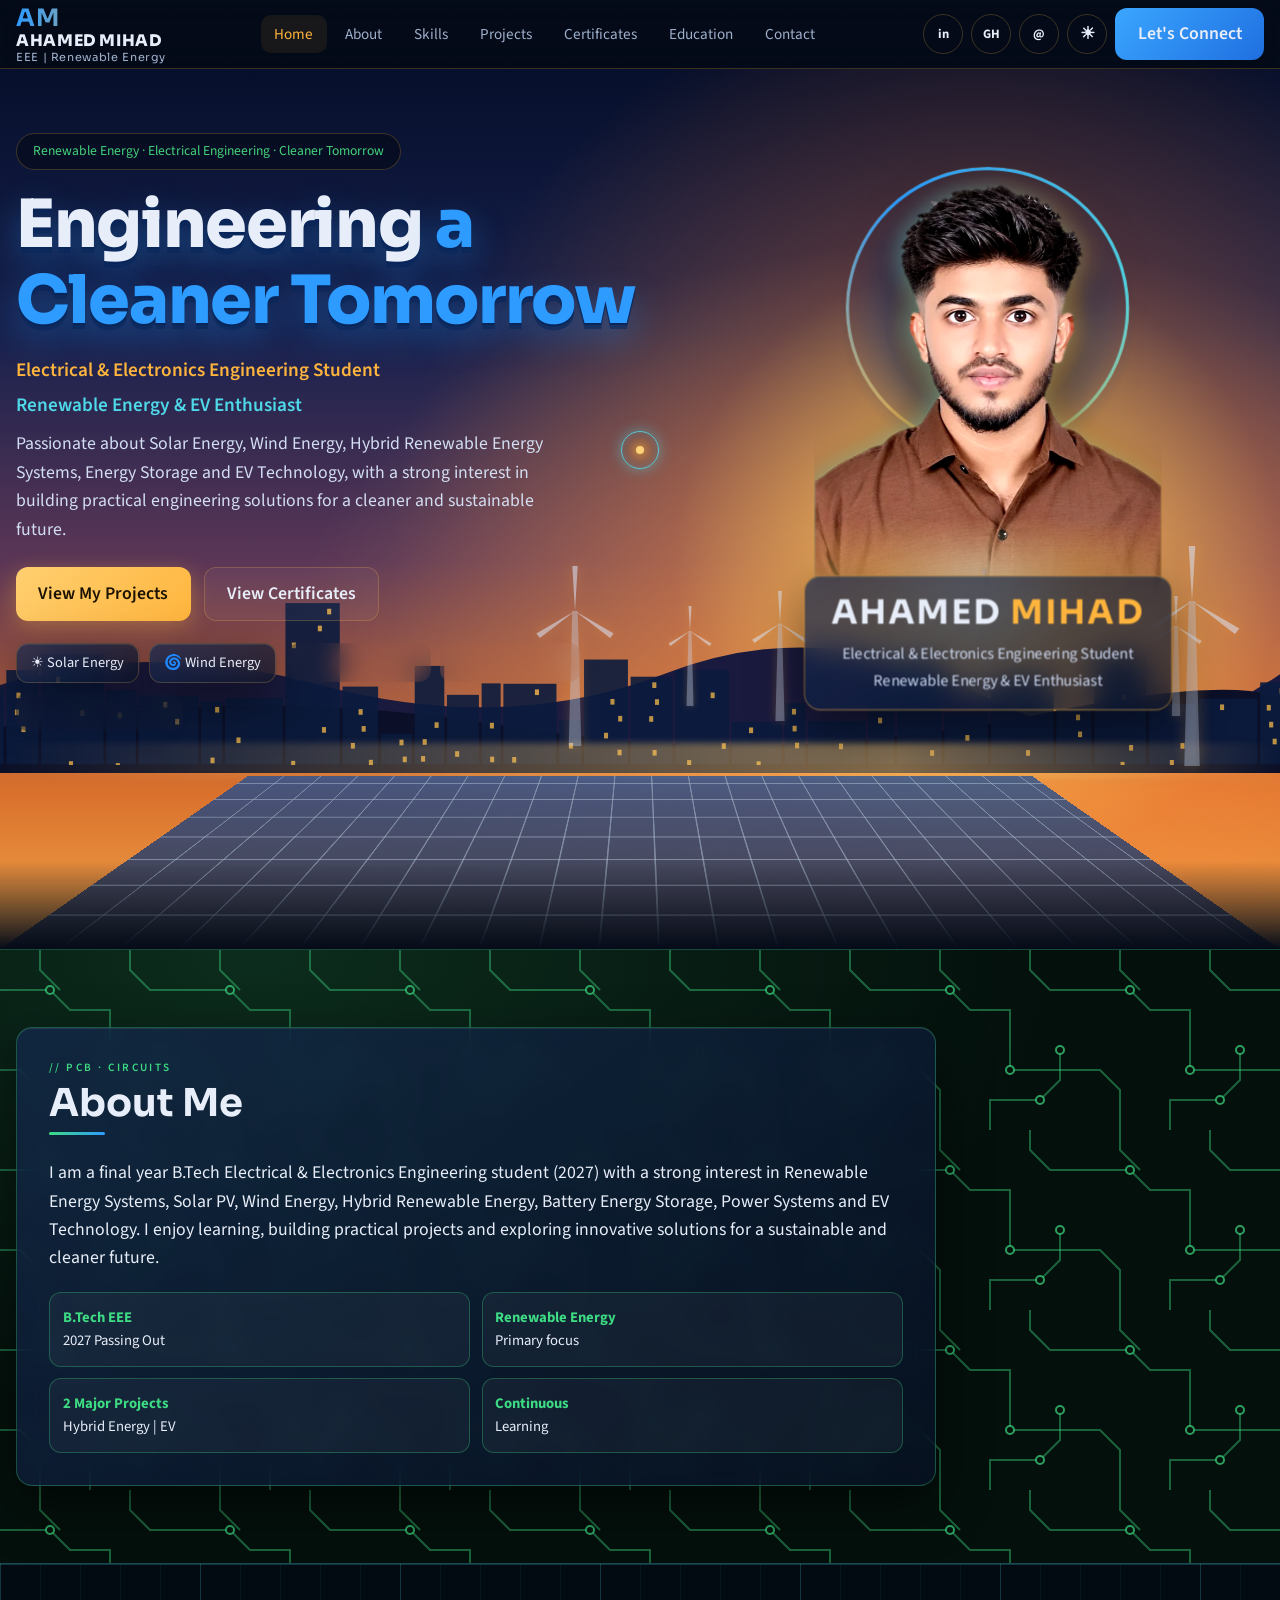
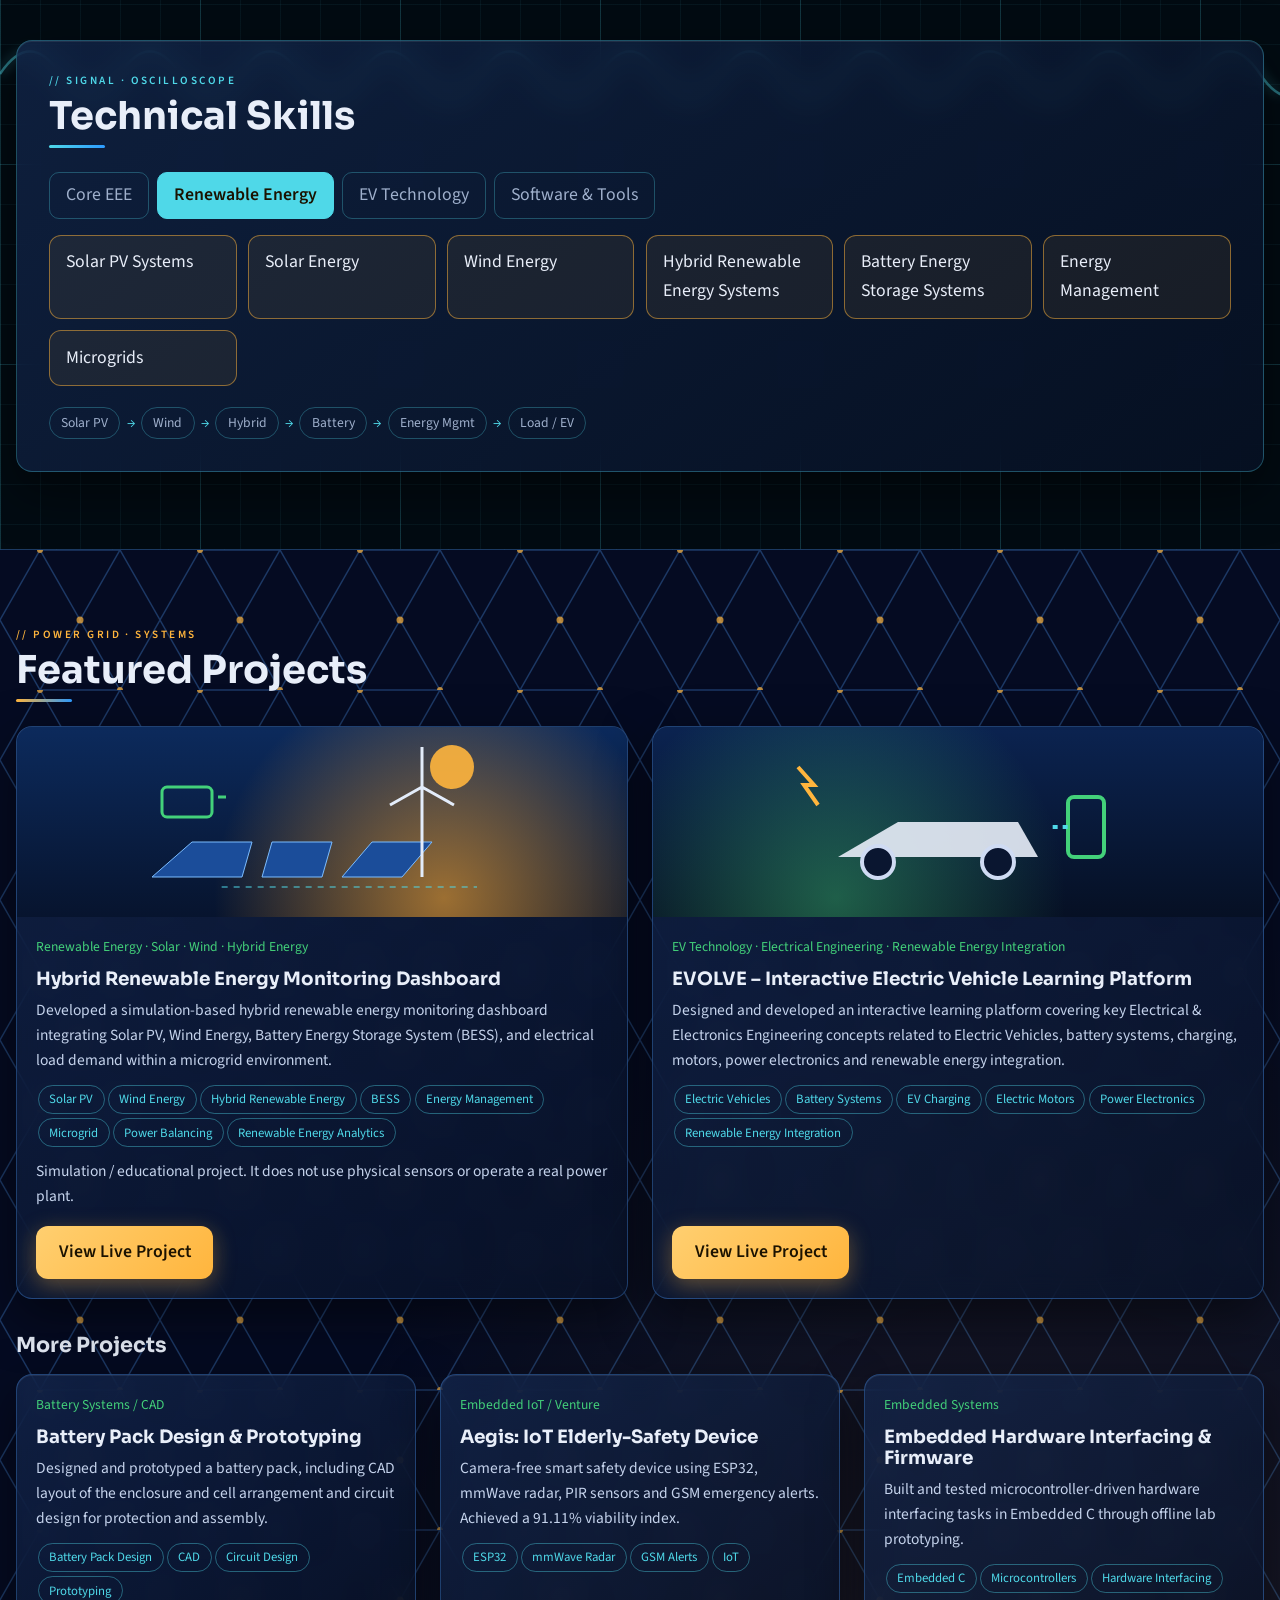
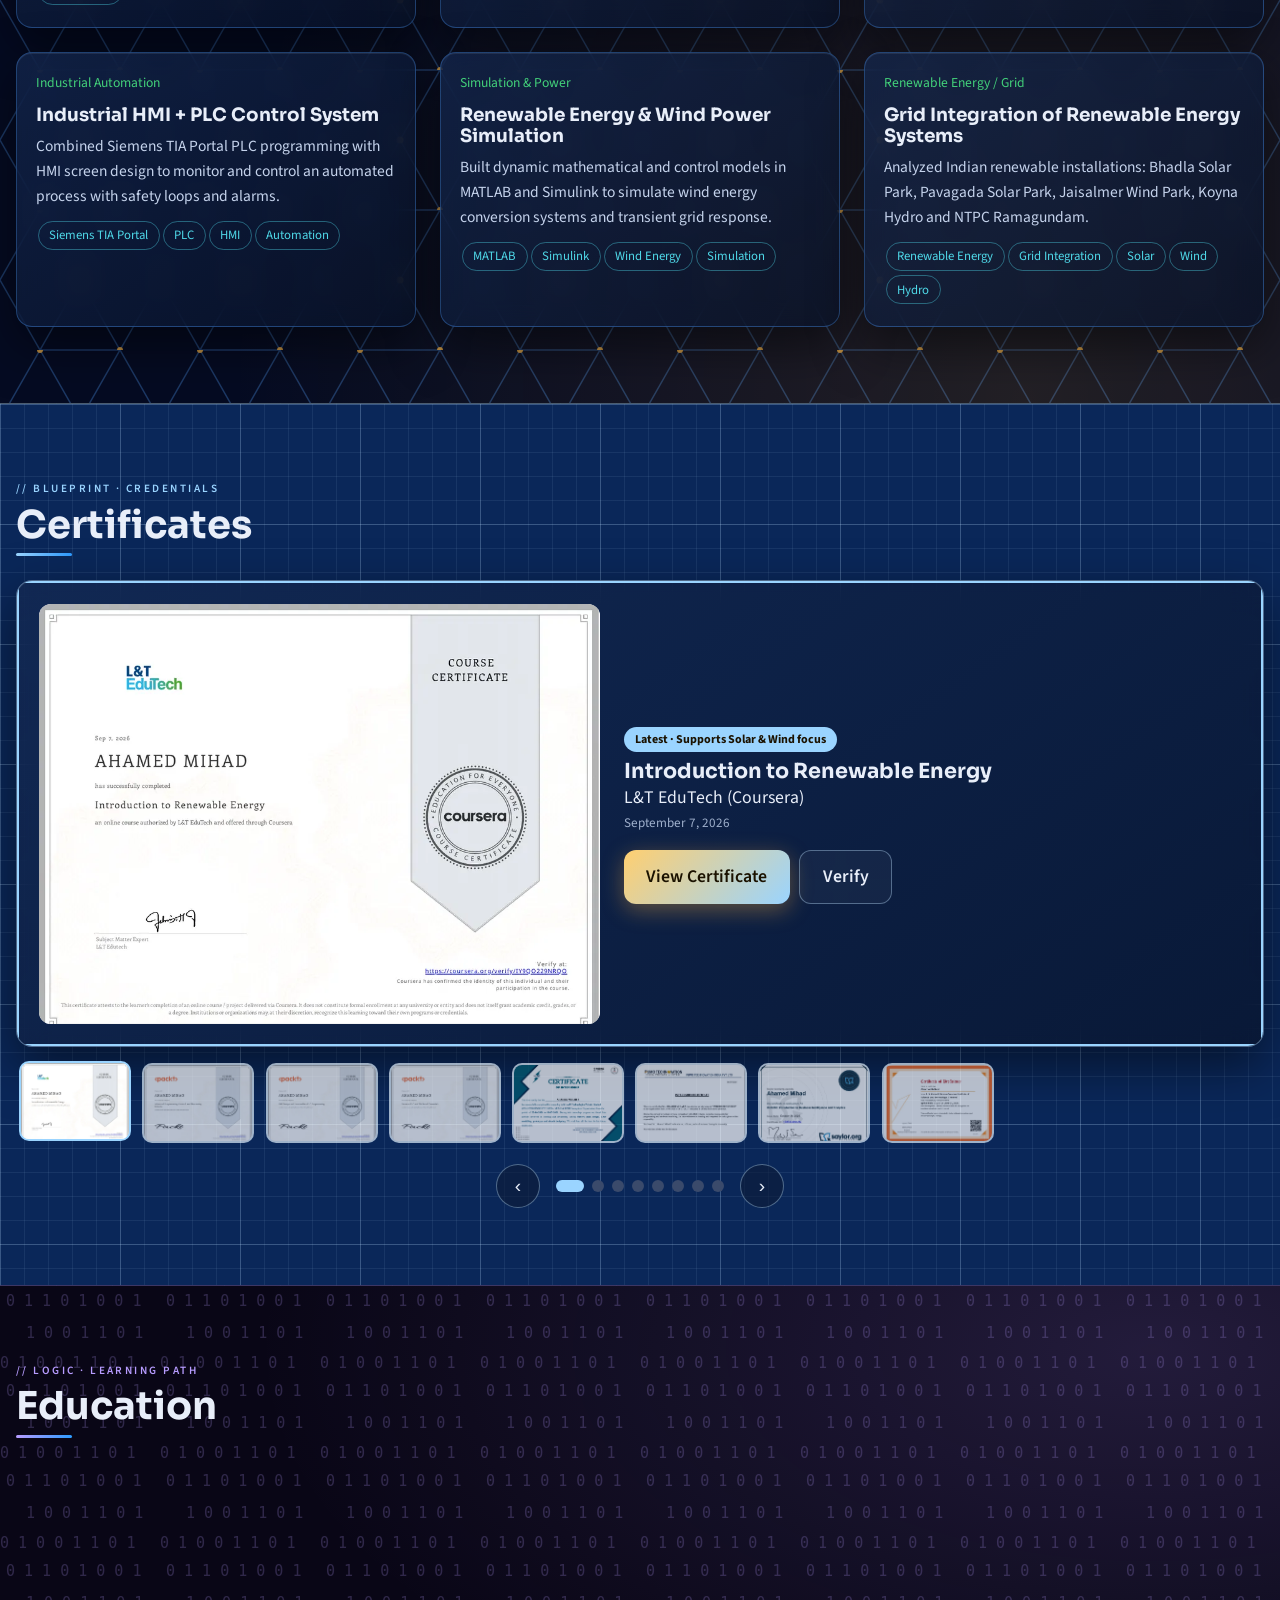
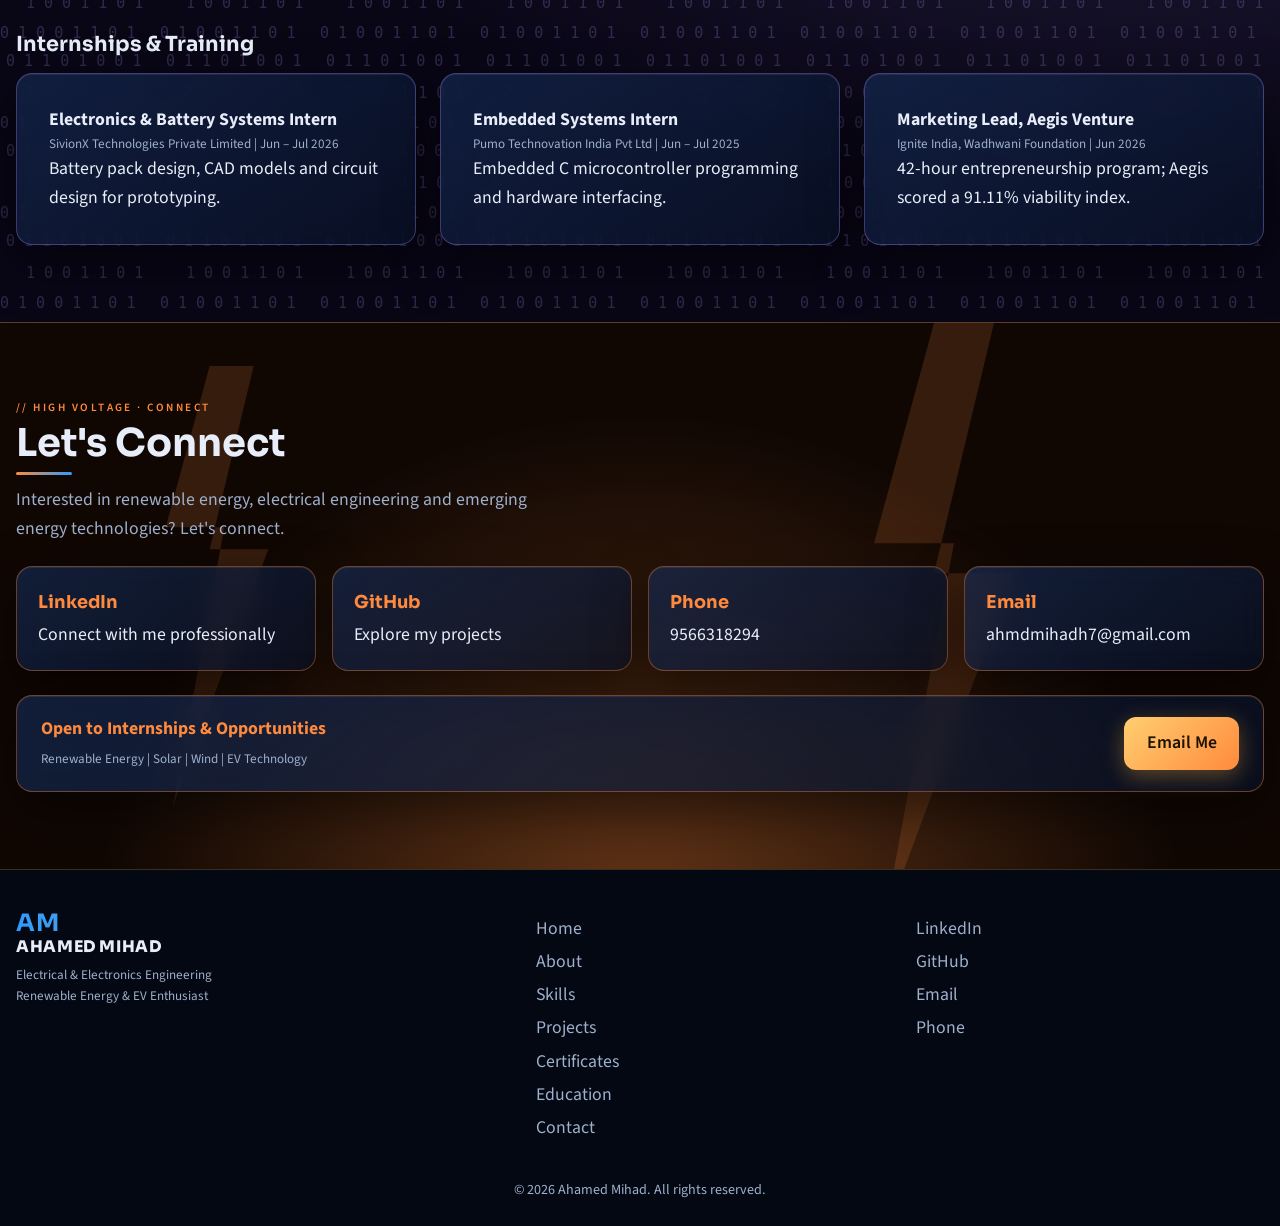
==== index.html @ 38973054 "Updated" ====
<!DOCTYPE html>
<html lang="en" data-theme="night">
<head>
<meta charset="utf-8">
<meta name="viewport" content="width=device-width, initial-scale=1">
<title>Ahamed Mihad | Electrical & Electronics Engineering | Renewable Energy</title>
<meta name="description" content="Portfolio of Ahamed Mihad, a B.Tech Electrical & Electronics Engineering student focused on Solar Energy, Wind Energy, Hybrid Renewable Energy Systems, Energy Storage and EV Technology.">
<link rel="preconnect" href="https://fonts.googleapis.com">
<link rel="preconnect" href="https://fonts.gstatic.com" crossorigin>
<link href="https://fonts.googleapis.com/css2?family=Sora:wght@400;600;800&family=Source+Sans+3:wght@400;600&display=swap" rel="stylesheet">
<style>
:root{--navy:#050b18;--deep:#0a1630;--card:rgba(14,28,56,.62);--line:rgba(255,190,70,.22);--amber:#ffb53d;--blue:#2d9bff;--cyan:#4fd8e8;--green:#43d17a;--text:#e8eef9;--mute:#9fb0cc;--r:16px}
*{box-sizing:border-box;margin:0;padding:0}
html{scroll-behavior:smooth;scroll-padding-top:84px}
body{font-family:'Source Sans 3',system-ui,sans-serif;background:var(--navy);color:var(--text);line-height:1.6;font-size:clamp(1rem,.95rem + .2vw,1.15rem);overflow-x:hidden}
h1,h2,h3,.brand{font-family:'Sora',sans-serif;line-height:1.15}
a{color:inherit;text-decoration:none}
img{max-width:100%;display:block}
:focus-visible{outline:3px solid var(--cyan);outline-offset:3px;border-radius:6px}
.wrap{width:min(1280px,100% - 2rem);margin-inline:auto}
section{padding:clamp(3rem,6vw,5.5rem) 0}
h2{font-size:clamp(1.6rem,3vw,2.4rem);margin-bottom:1.5rem}
.glass{background:var(--card);border:1px solid var(--line);border-radius:var(--r);backdrop-filter:blur(14px);-webkit-backdrop-filter:blur(14px);box-shadow:0 10px 40px rgba(0,0,0,.4)}
.btn{display:inline-flex;align-items:center;gap:.5rem;padding:.75rem 1.4rem;border-radius:12px;font-weight:600;border:1px solid var(--line);background:rgba(255,255,255,.04);transition:transform .2s,box-shadow .2s;cursor:pointer;font:inherit;font-weight:600;color:var(--text)}
.btn:hover{transform:translateY(-2px);box-shadow:0 8px 24px rgba(45,155,255,.25)}
.btn.gold{background:linear-gradient(135deg,#ffcf70,var(--amber));color:#1b1200;border:0}
.btn.blue{background:linear-gradient(135deg,#3aa6ff,#1f6fe0);border:0}
.tag{display:inline-block;font-size:.8rem;padding:.2rem .65rem;border-radius:99px;border:1px solid rgba(79,216,232,.4);color:var(--cyan);margin:.15rem .1rem}
.tag.g{border-color:rgba(67,209,122,.5);color:var(--green)}

/* nav */
header{position:sticky;top:0;z-index:50;background:rgba(5,11,24,.78);backdrop-filter:blur(16px);-webkit-backdrop-filter:blur(16px);border-bottom:1px solid var(--line)}
.nav{display:flex;align-items:center;justify-content:space-between;gap:1rem;min-height:68px}
.brand{display:flex;flex-direction:column;font-weight:800;font-size:1rem;letter-spacing:.04em}
.brand b{font-size:1.5rem;background:linear-gradient(90deg,var(--blue),var(--amber));-webkit-background-clip:text;background-clip:text;color:transparent}
.brand small{font-weight:400;font-size:.7rem;color:var(--mute)}
.links{display:flex;gap:.3rem}
.links a{padding:.45rem .85rem;border-radius:10px;font-size:.95rem;color:var(--mute)}
.links a:hover,.links a.on{color:var(--amber);background:rgba(255,181,61,.08)}
.right{display:flex;align-items:center;gap:.5rem}
.ic{width:40px;height:40px;display:grid;place-items:center;border-radius:50%;border:1px solid var(--line);font-size:.8rem;font-weight:700}
.ic:hover{border-color:var(--amber);color:var(--amber)}
#burger{display:none;width:44px;height:44px;border-radius:10px;border:1px solid var(--line);background:none;color:var(--text);font-size:1.4rem;cursor:pointer}

/* hero */
.hero{position:relative;overflow:hidden;padding-top:clamp(2rem,5vw,4rem);background:radial-gradient(ellipse at 50% 85%,rgba(255,150,40,.45),transparent 55%),linear-gradient(180deg,#07122a 0%,#0d1f45 55%,#2a1a24 100%)}
.panels{position:absolute;left:0;right:0;bottom:0;height:34%;background:repeating-linear-gradient(90deg,transparent 0 58px,rgba(150,205,255,.55) 58px 60px),repeating-linear-gradient(0deg,transparent 0 38px,rgba(150,205,255,.55) 38px 40px),linear-gradient(#1a4f9c,#0a2250);background-blend-mode:normal;transform:perspective(500px) rotateX(48deg);transform-origin:bottom;opacity:.75;pointer-events:none}
.turb{position:absolute;bottom:22%;pointer-events:none;opacity:.55}
.turb svg{display:block}
.blades{transform-origin:50px 50px;animation:spin 9s linear infinite}
@keyframes spin{to{transform:rotate(360deg)}}
.heroGrid{position:relative;display:grid;grid-template-columns:1.2fr 1fr;gap:2rem;align-items:center;padding-bottom:clamp(9rem,17vw,15rem)}
.pill{display:inline-block;font-size:.85rem;padding:.4rem 1rem;border-radius:99px;border:1px solid var(--line);background:rgba(0,0,0,.35);color:var(--green);margin-bottom:1rem}
h1{font-size:clamp(2.2rem,5.2vw,4.4rem);font-weight:800;letter-spacing:-.02em}
h1 span{color:var(--blue)}
.sub{margin:1rem 0 .3rem;font-size:1.2rem;color:var(--amber);font-weight:600}
.lead{max-width:60ch;color:#d3def2;margin:.6rem 0 1.4rem}
.cta{display:flex;flex-wrap:wrap;gap:.8rem;margin-bottom:1.4rem}
.focus{display:flex;flex-wrap:wrap;gap:.6rem}
.focus li{list-style:none;padding:.45rem .9rem;border-radius:12px;font-size:.9rem}
.identity{display:flex;flex-direction:column;align-items:center;text-align:center;perspective:900px}
.photo{width:min(300px,70vw);aspect-ratio:3/4;border-radius:50% 50% 24px 24px / 38% 38% 24px 24px;overflow:hidden;position:relative;border:2px solid rgba(255,190,70,.55);box-shadow:0 0 60px rgba(255,170,50,.35),0 30px 50px rgba(0,0,0,.6);transform-style:preserve-3d;transition:transform .15s ease-out;background:linear-gradient(160deg,#16305e,#0a1630);animation:float 6s ease-in-out infinite}
.photo img{width:100%;height:100%;object-fit:cover;filter:brightness(1.06) contrast(1.05) saturate(1.02)}
.photo .ph{position:absolute;inset:0;display:grid;place-items:center;font:800 4rem 'Sora';color:rgba(255,255,255,.2)}
@keyframes float{50%{translate:0 -8px}}
.nameplate{margin-top:-1.2rem;position:relative;padding:1rem 1.6rem;max-width:420px}
.nameplate h2{margin:0;font-size:clamp(1.4rem,2.6vw,2rem);letter-spacing:.06em}
.nameplate h2 span{color:var(--amber)}
.nameplate p{font-size:.95rem;color:#cfdbf3}

/* about / skills */
.two{display:grid;grid-template-columns:1fr 1.2fr;gap:1.5rem}
.pad{padding:clamp(1.2rem,2.5vw,2rem)}
.stats{display:grid;grid-template-columns:repeat(2,1fr);gap:.7rem;margin-top:1.2rem}
.stats div{padding:.8rem;border-radius:12px;background:rgba(255,255,255,.04);border:1px solid var(--line);font-size:.92rem}
.stats b{display:block;color:var(--amber)}
.tabs{display:flex;flex-wrap:wrap;gap:.5rem;margin-bottom:1rem}
.tabs button{padding:.5rem 1rem;border-radius:10px;border:1px solid var(--line);background:none;color:var(--mute);cursor:pointer;font:inherit}
.tabs button[aria-selected=true]{background:var(--amber);color:#1b1200;font-weight:600;border-color:var(--amber)}
.chips{display:grid;grid-template-columns:repeat(auto-fill,minmax(170px,1fr));gap:.7rem}
.chips li{list-style:none;padding:.8rem 1rem;border-radius:12px;border:1px solid var(--line);background:rgba(255,255,255,.04)}
.chips.big li{border-color:rgba(255,181,61,.5);background:rgba(255,181,61,.07)}
.flow{display:flex;flex-wrap:wrap;gap:.4rem;align-items:center;margin-top:1.3rem;font-size:.85rem;color:var(--mute)}
.flow i{font-style:normal;color:var(--amber)}
.flow span{padding:.25rem .7rem;border-radius:99px;border:1px solid var(--line)}

/* projects */
.cards{display:grid;grid-template-columns:repeat(auto-fit,minmax(min(100%,340px),1fr));gap:1.5rem}
.proj{overflow:hidden;display:flex;flex-direction:column;transition:transform .25s,border-color .25s}
.proj:hover{transform:translateY(-4px);border-color:var(--amber)}
.pv{height:190px;position:relative;overflow:hidden}
.pv.s{background:radial-gradient(circle at 70% 90%,rgba(255,170,50,.6),transparent 50%),linear-gradient(#0c2a5c,#07142e)}
.pv.e{background:radial-gradient(circle at 30% 90%,rgba(67,209,122,.4),transparent 50%),linear-gradient(#0b2350,#061024)}
.pv svg{width:100%;height:100%}
.pb{padding:1.2rem;display:flex;flex-direction:column;gap:.6rem;flex:1}
.pb h3{font-size:1.15rem}
.cat{font-size:.85rem;color:var(--green)}
.pb p{color:#c5d3ec;font-size:.97rem}
.pb .row{margin-top:auto;display:flex;flex-wrap:wrap;gap:.6rem;padding-top:.5rem}
.note{font-size:.82rem;color:var(--mute)}
details summary{cursor:pointer;color:var(--cyan);font-size:.9rem}

/* certs */
.car{position:relative}
.car{overflow:hidden}.track{display:flex;transition:transform .5s ease}.slide{flex:0 0 100%}
.slide{min-width:100%;display:grid;grid-template-columns:1fr 1.1fr;gap:1.5rem;padding:1.4rem;align-items:center}
.slide.new{box-shadow:inset 0 0 0 2px var(--amber)}
.cimg{aspect-ratio:4/3;border-radius:12px;background:#f3f4f7;overflow:hidden;display:grid;place-items:center;color:#445;font-size:.9rem;text-align:center}
.cimg img{width:100%;height:100%;object-fit:contain}
.badge{display:inline-block;background:var(--amber);color:#1b1200;font-weight:700;font-size:.75rem;padding:.2rem .7rem;border-radius:99px;margin-bottom:.5rem}
.ctl{display:flex;justify-content:center;align-items:center;gap:1rem;margin-top:1rem}
.ctl button.n{width:44px;height:44px;border-radius:50%;border:1px solid var(--line);background:var(--card);color:var(--text);font-size:1.2rem;cursor:pointer}
.dots{display:flex;gap:.5rem}
.dots button{width:12px;height:12px;border-radius:50%;border:0;background:#3a4a6b;cursor:pointer;padding:0}
.dots button[aria-current=true]{background:var(--amber);width:28px;border-radius:99px}

/* contact */
.contact{display:grid;grid-template-columns:repeat(auto-fit,minmax(min(100%,240px),1fr));gap:1rem}
.cc{padding:1.3rem;display:block;transition:transform .2s,border-color .2s;overflow-wrap:anywhere}
.cc:hover{transform:translateY(-3px);border-color:var(--amber)}
.cc b{display:block;color:var(--amber);margin-bottom:.3rem;font-family:'Sora'}
.open{margin-top:1.5rem;padding:1.2rem 1.5rem;display:flex;flex-wrap:wrap;gap:1rem;justify-content:space-between;align-items:center}
footer{border-top:1px solid var(--line);padding:2.5rem 0 1.5rem;background:#030813}
.fg{display:grid;grid-template-columns:1.4fr 1fr 1fr;gap:2rem}
.fg ul{list-style:none}.fg li{margin:.3rem 0;color:var(--mute)}.fg a:hover{color:var(--amber)}
.copy{margin-top:2rem;text-align:center;color:var(--mute);font-size:.88rem}

.rv{opacity:0;transform:translateY(18px);transition:opacity .7s,transform .7s}
.rv.in{opacity:1;transform:none}

@media(max-width:1000px){.links,.right .btn{display:none}#burger{display:block}.links.open{display:flex;position:absolute;top:68px;left:0;right:0;flex-direction:column;background:rgba(5,11,24,.97);padding:1rem;border-bottom:1px solid var(--line)}.heroGrid{grid-template-columns:1fr}.two,.slide,.fg{grid-template-columns:1fr}}
@media(min-width:2000px){.wrap{width:min(1700px,100% - 4rem)}body{font-size:1.3rem}}
@media(prefers-reduced-motion:reduce){*{animation:none!important;transition:none!important;scroll-behavior:auto}.rv{opacity:1;transform:none}}

/* ---- 3D scene + professional polish ---- */
.hero{perspective:1200px}
.sky{position:absolute;inset:-5%;background:radial-gradient(circle at 50% 62%,#ffd27a 0,rgba(255,150,40,.55) 14%,transparent 42%);pointer-events:none}
.city{position:absolute;left:-3%;right:-3%;bottom:21%;height:24%;pointer-events:none;opacity:.9}
.city svg{width:100%;height:100%}
.ringwrap{position:relative;padding:10px;transform-style:preserve-3d;transition:transform .15s ease-out}
.ringwrap::before{content:'';position:absolute;inset:-10px;border-radius:50%;background:conic-gradient(from 200deg,var(--amber),var(--blue),var(--cyan),var(--amber));-webkit-mask:radial-gradient(farthest-side,transparent calc(100% - 4px),#000 calc(100% - 3px));mask:radial-gradient(farthest-side,transparent calc(100% - 4px),#000 calc(100% - 3px));filter:drop-shadow(0 0 14px rgba(255,181,61,.8));animation:pulse 4s ease-in-out infinite;transform:translateZ(-30px)}
@keyframes pulse{50%{opacity:.6}}
.ringwrap .photo{border:0;margin:0}
.nameplate{transform:translateZ(40px);border-color:rgba(255,181,61,.45)}
.badges{display:none;list-style:none;position:absolute;right:1rem;top:1.5rem;width:210px;gap:.7rem;flex-direction:column;z-index:2}
.badges li{padding:.7rem 1rem;font-size:.9rem}
.badges b{color:var(--amber);display:block}
@media(min-width:1500px){.badges{display:flex}.heroGrid{padding-right:230px}}
h1{text-shadow:0 2px 0 #08265a,0 6px 0 rgba(8,38,90,.6),0 14px 34px rgba(45,155,255,.4)}
h2{position:relative;padding-bottom:.6rem}
h2::after{content:'';position:absolute;left:0;bottom:0;width:56px;height:3px;border-radius:3px;background:linear-gradient(90deg,var(--amber),var(--blue))}
.nameplate h2::after{display:none}
.glass{background:linear-gradient(145deg,rgba(20,40,80,.7),rgba(8,18,40,.7));box-shadow:0 18px 50px rgba(0,0,0,.5),inset 0 1px 0 rgba(255,255,255,.08)}
.tilt{transform-style:preserve-3d;will-change:transform}
.tilt.hot{transition:none;border-color:var(--amber);box-shadow:0 28px 60px rgba(0,0,0,.6),0 0 30px rgba(255,181,61,.2)}
.btn.gold{box-shadow:0 6px 22px rgba(255,181,61,.35)}

/* ---- portrait cutout (3D) ---- */
.ringwrap{width:min(340px,72vw);padding:0}
.ringwrap::before{inset:auto;left:7%;top:-2%;width:86%;aspect-ratio:1;border-radius:50%}
.ringwrap::after{content:'';position:absolute;left:0;right:0;top:-6%;aspect-ratio:1;border-radius:50%;background:radial-gradient(circle,rgba(255,190,80,.38),transparent 62%);transform:translateZ(-60px);pointer-events:none}
.ringwrap .photo{width:100%;aspect-ratio:600/772;border-radius:0;overflow:visible;background:none;box-shadow:none;transform:translateZ(20px);-webkit-mask-image:linear-gradient(#000 80%,transparent);mask-image:linear-gradient(#000 80%,transparent)}
.ringwrap .photo img{width:100%;height:100%;object-fit:contain;filter:drop-shadow(8px 4px 14px rgba(255,170,50,.3)) drop-shadow(0 22px 24px rgba(0,0,0,.5))}
.nameplate{margin-top:-2.2rem}
#theme{background:none;color:var(--text);cursor:pointer;font-size:1.05rem}

/* ---- Day theme (default) ---- */
[data-theme=day]{--navy:#f3f7fc;--card:rgba(255,255,255,.75);--line:rgba(20,80,160,.2);--amber:#d98200;--blue:#1565d8;--cyan:#0a7f98;--green:#14803f;--text:#0b1a36;--mute:#4a5d80}
[data-theme=day] body{background:linear-gradient(#f3f7fc,#e8f0fa)}
[data-theme=day] header{background:rgba(255,255,255,.82)}
[data-theme=day] .links.open{background:rgba(255,255,255,.98)}
[data-theme=day] .hero{background:radial-gradient(ellipse at 50% 88%,rgba(255,176,70,.65),transparent 55%),linear-gradient(180deg,#a9d6ff 0%,#d9ecff 45%,#ffe8c4 100%)}
[data-theme=day] .sky{background:radial-gradient(circle at 50% 66%,#fff4cf 0,rgba(255,200,100,.6) 14%,transparent 42%)}
[data-theme=day] .city{filter:brightness(2.4) saturate(.5);opacity:.6}
[data-theme=day] .turb svg{filter:drop-shadow(0 2px 3px rgba(20,60,120,.45))}
[data-theme=day] .turb{opacity:.85}
[data-theme=day] h1{text-shadow:none;color:#071a3d}
[data-theme=day] .lead,[data-theme=day] .nameplate p,[data-theme=day] .pb p{color:#223455}
[data-theme=day] .pill{background:rgba(255,255,255,.7);color:#14803f}
[data-theme=day] .sub{color:#b86a00}
[data-theme=day] .glass{background:linear-gradient(145deg,rgba(255,255,255,.88),rgba(235,243,255,.78));box-shadow:0 12px 34px rgba(20,60,120,.16),inset 0 1px 0 #fff}
[data-theme=day] .btn,[data-theme=day] .stats div,[data-theme=day] .chips li{background:rgba(255,255,255,.7)}
[data-theme=day] .chips.big li{background:rgba(255,181,61,.16)}
[data-theme=day] .btn.blue{color:#fff}
[data-theme=day] .tag{border-color:rgba(10,127,152,.45)}
[data-theme=day] .tag.g{border-color:rgba(20,128,63,.5)}
[data-theme=day] .tabs button{background:rgba(255,255,255,.6)}
[data-theme=day] .dots button{background:#b9c8e0}
[data-theme=day] footer{background:#e4ecf8}
[data-theme=day] .ringwrap .photo img{filter:drop-shadow(8px 4px 14px rgba(255,170,50,.3)) drop-shadow(0 20px 22px rgba(20,50,100,.35))}
[data-theme=day] .tilt.hot{box-shadow:0 24px 50px rgba(20,60,120,.28),0 0 26px rgba(217,130,0,.25)}

/* photo adapts to theme */
:root{--disc:radial-gradient(circle,rgba(255,190,80,.4),rgba(20,60,130,.35) 45%,transparent 66%);--pfx:drop-shadow(-6px 0 10px rgba(79,216,232,.3)) drop-shadow(8px 4px 14px rgba(255,170,50,.4)) drop-shadow(0 22px 24px rgba(0,0,0,.6)) brightness(1.03) contrast(1.05)}
[data-theme=day]{--disc:radial-gradient(circle,rgba(255,255,255,.95),rgba(255,226,170,.55) 48%,transparent 68%);--pfx:drop-shadow(-4px 0 8px rgba(21,101,216,.2)) drop-shadow(6px 4px 12px rgba(217,130,0,.25)) drop-shadow(0 18px 20px rgba(20,50,100,.35)) brightness(1.02)}
.ringwrap::after{background:var(--disc)}
.ringwrap .photo img,[data-theme=day] .ringwrap .photo img{filter:var(--pfx)}
[data-theme=day] .ringwrap::before{filter:drop-shadow(0 0 10px rgba(217,130,0,.5))}

.thumbs{display:flex;gap:.7rem;overflow-x:auto;padding:1rem .2rem .3rem;scrollbar-width:thin}
.th{flex:0 0 auto;width:112px;height:80px;border-radius:10px;border:2px solid var(--line);background:#f3f4f7;padding:0;overflow:hidden;cursor:pointer;opacity:.7;transition:opacity .2s,border-color .2s,transform .2s;display:grid;place-items:center;color:#445;font-size:.75rem}
.th:hover,.th[aria-current=true]{opacity:1;border-color:var(--amber);transform:translateY(-2px)}
.th img{width:100%;height:100%;object-fit:cover;object-position:top}
#lb{position:fixed;inset:0;z-index:100;background:rgba(3,8,19,.88);display:grid;place-items:center;padding:1rem}
#lb[hidden]{display:none}
#lb img{max-width:min(1100px,96vw);max-height:88vh;border-radius:10px;background:#fff;box-shadow:0 20px 80px #000}
#lb button{position:absolute;top:1rem;right:1rem;width:46px;height:46px;border-radius:50%;border:1px solid var(--line);background:var(--card);color:var(--text);font-size:1.2rem;cursor:pointer}
.cimg img{cursor:zoom-in}

/* ---- Cinematic sunset theme (night) ---- */
body{background-color:#050b18;background-image:linear-gradient(rgba(79,216,232,.035) 1px,transparent 1px),linear-gradient(90deg,rgba(79,216,232,.035) 1px,transparent 1px);background-size:56px 56px}
.hero{background:radial-gradient(ellipse at 74% 62%,rgba(255,196,110,.5),transparent 48%),linear-gradient(180deg,#060f2b 0%,#17214d 30%,#5b3656 56%,#d9702c 82%,#f4a94c 100%)}
.sky{background:radial-gradient(circle at 74% 56%,#fff0c0 0,rgba(255,190,80,.75) 9%,rgba(255,120,40,.28) 26%,transparent 50%)}
.hills{position:absolute;left:-2%;right:-2%;bottom:20%;height:20%;pointer-events:none}.hills svg{width:100%;height:100%}
.river{position:absolute;left:0;right:0;bottom:19.5%;height:4%;background:linear-gradient(90deg,transparent,rgba(255,200,110,.5) 70%,transparent);filter:blur(3px);pointer-events:none}
.turb svg{filter:drop-shadow(0 0 7px rgba(255,170,60,.65))}
.parts i{position:absolute;width:4px;height:4px;border-radius:50%;background:#ffd27a;box-shadow:0 0 10px 3px rgba(255,180,60,.7);animation:rise linear infinite;opacity:0}
@keyframes rise{0%{transform:translateY(0);opacity:0}15%{opacity:.9}100%{transform:translateY(-220px);opacity:0}}
.hero::after{content:'';position:absolute;inset:0;background:linear-gradient(180deg,transparent 90%,#050b18);pointer-events:none}
[data-theme=day] .hills{opacity:.45;filter:brightness(2.4) saturate(.5)}
[data-theme=day] .river,[data-theme=day] .parts,[data-theme=day] .hero::after{display:none}
[data-theme=day] body{background-image:none}
@media(max-width:1000px){.turb{opacity:.25}.city{opacity:.5}}

/* ---- one theme per section (night) ---- */
section{position:relative;isolation:isolate}
section::before{content:'';position:absolute;inset:0;z-index:-1;pointer-events:none}
[data-theme=night] section:not(#home){border-top:1px solid var(--line)}
[data-theme=night] #about{--amber:#3ddc84;--line:rgba(61,220,132,.3)}
[data-theme=night] #skills{--amber:#4fd8e8;--line:rgba(79,216,232,.3)}
[data-theme=night] #projects{--amber:#ffb53d;--line:rgba(80,160,255,.32)}
[data-theme=night] #certificates{--amber:#9ad4ff;--line:rgba(190,225,255,.38)}
[data-theme=night] #education{--amber:#b79cff;--line:rgba(167,139,250,.34)}
[data-theme=night] #contact{--amber:#ff8a3d;--line:rgba(255,138,61,.38)}
[data-theme=night] #about::before{background:radial-gradient(ellipse at 20% 0,rgba(61,220,132,.14),transparent 55%),url("data:image/svg+xml;utf8,<svg xmlns='http://www.w3.org/2000/svg' width='180' height='180'><g fill='none' stroke='%233ddc84' stroke-opacity='.4' stroke-width='2'><path d='M0 40H50L70 60H110V120H180M0 120H20L40 140V180M180 40H150L130 20V0M40 0V20L60 40'/><path d='M90 180V150H140L160 130V100'/></g><g fill='%23041009' stroke='%233ddc84' stroke-opacity='.7' stroke-width='2'><circle cx='50' cy='40' r='4'/><circle cx='110' cy='120' r='4'/><circle cx='140' cy='150' r='4'/><circle cx='160' cy='100' r='4'/></g></svg>"),#04100c;animation:drift 60s linear infinite}
[data-theme=night] #skills::before{background:linear-gradient(rgba(79,216,232,.16) 1px,transparent 1px) 0 0/200px 200px,linear-gradient(90deg,rgba(79,216,232,.16) 1px,transparent 1px) 0 0/200px 200px,linear-gradient(rgba(79,216,232,.06) 1px,transparent 1px) 0 0/40px 40px,linear-gradient(90deg,rgba(79,216,232,.06) 1px,transparent 1px) 0 0/40px 40px,#020b12}
[data-theme=night] #skills::after{content:'';position:absolute;left:0;right:0;top:12%;height:80px;z-index:-1;opacity:.5;pointer-events:none;background:url("data:image/svg+xml;utf8,<svg xmlns='http://www.w3.org/2000/svg' width='240' height='80'><path d='M0 40Q30 -5 60 40T120 40T180 40T240 40' fill='none' stroke='%234fd8e8' stroke-width='2.5'/></svg>") repeat-x;filter:drop-shadow(0 0 6px #4fd8e8);animation:wv 7s linear infinite}
[data-theme=night] #projects::before{background:radial-gradient(ellipse at 80% 100%,rgba(255,181,61,.12),transparent 55%),url("data:image/svg+xml;utf8,<svg xmlns='http://www.w3.org/2000/svg' width='160' height='140'><g stroke='%2350a0ff' stroke-opacity='.3' stroke-width='1.5' fill='none'><path d='M0 70L40 0M40 0H120L160 70M0 70L40 140M40 140H120L160 70M40 0L80 70L40 140M120 0L80 70L120 140'/></g><g fill='%23ffb53d' fill-opacity='.7'><circle cx='80' cy='70' r='3.5'/><circle cx='40' cy='0' r='3'/><circle cx='120' cy='140' r='3'/></g></svg>"),#050b22;animation:drift 80s linear infinite}
[data-theme=night] #certificates::before{background:linear-gradient(rgba(190,225,255,.2) 1px,transparent 1px) 0 0/120px 120px,linear-gradient(90deg,rgba(190,225,255,.2) 1px,transparent 1px) 0 0/120px 120px,linear-gradient(rgba(190,225,255,.08) 1px,transparent 1px) 0 0/24px 24px,linear-gradient(90deg,rgba(190,225,255,.08) 1px,transparent 1px) 0 0/24px 24px,#0a2759}
[data-theme=night] #education::before{background:url("data:image/svg+xml;utf8,<svg xmlns='http://www.w3.org/2000/svg' width='160' height='90'><g fill='%23b79cff' fill-opacity='.22' font-family='monospace' font-size='15'><text x='6' y='20'>0 1 1 0 1 0 0 1</text><text x='26' y='52'>1 0 0 1 1 0 1</text><text x='0' y='82'>0 1 0 0 1 1 0 1</text></g></svg>"),radial-gradient(ellipse at 90% 10%,rgba(167,139,250,.16),transparent 55%),#090616;animation:drift 90s linear infinite}
[data-theme=night] #contact::before{background:url("data:image/svg+xml;utf8,<svg xmlns='http://www.w3.org/2000/svg' width='300' height='600'><path d='M170 0L110 220H190L120 600L250 250H170L230 0Z' fill='%23ff8a3d' fill-opacity='.16'/></svg>") 78% 0/300px 600px no-repeat,url("data:image/svg+xml;utf8,<svg xmlns='http://www.w3.org/2000/svg' width='300' height='600'><path d='M170 0L110 220H190L120 600L250 250H170L230 0Z' fill='%23ff8a3d' fill-opacity='.16'/></svg>") 8% 40%/220px 440px no-repeat,radial-gradient(ellipse at 50% 110%,rgba(255,138,61,.35),transparent 60%),#100703}
[data-theme=night] #about .glass{max-width:920px}
@keyframes drift{to{background-position:360px 180px,0 0}}
@keyframes wv{to{background-position-x:240px}}
[data-theme=night] section h2::before{display:block;font:600 .7rem 'Source Sans 3',sans-serif;letter-spacing:.22em;color:var(--amber);margin-bottom:.4rem}
[data-theme=night] #about h2::before{content:'// PCB · CIRCUITS'}
[data-theme=night] #skills h2::before{content:'// SIGNAL · OSCILLOSCOPE'}
[data-theme=night] #projects h2::before{content:'// POWER GRID · SYSTEMS'}
[data-theme=night] #certificates h2::before{content:'// BLUEPRINT · CREDENTIALS'}
[data-theme=night] #education h2::before{content:'// LOGIC · LEARNING PATH'}
[data-theme=night] #contact h2::before{content:'// HIGH VOLTAGE · CONNECT'}
[data-theme=day] section::before,[data-theme=day] section::after{display:none}
/* ---- electric cursor ---- */
html.cur,html.cur *{cursor:none!important}
#cd,#cr,#ct{position:fixed;left:0;top:0;pointer-events:none;z-index:300}
#ct{width:100vw;height:100vh;z-index:299}
#cd{width:8px;height:8px;margin:-4px 0 0 -4px;border-radius:50%;background:#ffd27a;box-shadow:0 0 12px 3px rgba(255,181,61,.8)}
#cr{width:38px;height:38px;margin:-19px 0 0 -19px;border-radius:50%;border:1.5px solid rgba(79,216,232,.9);box-shadow:0 0 14px rgba(79,216,232,.5),inset 0 0 10px rgba(79,216,232,.25);transition:border-color .2s,background .2s}
#cr.big{background:rgba(255,181,61,.12);border-color:#ffb53d}
#cr.dn{border-color:#fff}
[data-theme=day] #cd{background:#d98200;box-shadow:0 0 10px rgba(217,130,0,.6)}
[data-theme=day] #cr{border-color:#1565d8;box-shadow:none}
</style>
</head>
<body>
<header>
 <div class="wrap nav">
  <a href="#home" class="brand" aria-label="Ahamed Mihad home"><b>AM</b><span>AHAMED MIHAD</span><small>EEE | Renewable Energy</small></a>
  <nav><div class="links" id="links" aria-label="Main">
   <a href="#home" class="on">Home</a><a href="#about">About</a><a href="#skills">Skills</a><a href="#projects">Projects</a><a href="#certificates">Certificates</a><a href="#education">Education</a><a href="#contact">Contact</a>
  </div></nav>
  <div class="right">
   <a class="ic" target="_blank" rel="noopener" href="https://www.linkedin.com/in/ahamedmihad" aria-label="LinkedIn">in</a>
   <a class="ic" target="_blank" rel="noopener" href="https://github.com/ahmdmihadh7" aria-label="GitHub">GH</a>
   <a class="ic" href="mailto:ahmdmihadh7@gmail.com" aria-label="Email">@</a>
   <button class="ic" id="theme" aria-label="Switch to night theme" title="Switch theme">☾</button>
   <a class="btn blue" href="#contact">Let's Connect</a>
   <button id="burger" aria-label="Open menu" aria-expanded="false" aria-controls="links">☰</button>
  </div>
 </div>
</header>

<main>
<section class="hero" id="home" style="padding-bottom:0">
 <div class="sky" aria-hidden="true"></div><div class="hills" aria-hidden="true"><svg viewBox="0 0 1000 120" preserveAspectRatio="none"><path d="M0 120V66Q120 26 260 60T520 52T760 68T1000 40V120Z" fill="#1a1a3e"/><path d="M0 120V92Q200 58 400 88T800 80T1000 90V120Z" fill="#0b1028"/></svg></div><div class="city" id="city" aria-hidden="true"></div><div class="river" aria-hidden="true"></div><div class="parts" id="parts" aria-hidden="true"></div><div class="panels" aria-hidden="true"></div>
 <div class="turb" style="left:41%;scale:.9" aria-hidden="true"><svg width="100" height="200" viewBox="0 0 100 200"><path d="M47 50h6l4 150H43z" fill="#c9d6ec" opacity=".7"/><g class="blades"><path d="M50 50 47 0h6zM50 50l43 25-4 5zM50 50 7 75l4 5z" fill="#dfe8f7"/></g></svg></div>
 <div class="turb" style="left:73%;scale:.6;bottom:25%" aria-hidden="true"><svg width="100" height="200" viewBox="0 0 100 200"><path d="M47 50h6l4 150H43z" fill="#c9d6ec" opacity=".7"/><g class="blades" style="animation-duration:12s"><path d="M50 50 47 0h6zM50 50l43 25-4 5zM50 50 7 75l4 5z" fill="#dfe8f7"/></g></svg></div>
 <div class="turb" style="right:3%;scale:1.1" aria-hidden="true"><svg width="100" height="200" viewBox="0 0 100 200"><path d="M47 50h6l4 150H43z" fill="#c9d6ec" opacity=".7"/><g class="blades" style="animation-duration:7s"><path d="M50 50 47 0h6zM50 50l43 25-4 5zM50 50 7 75l4 5z" fill="#dfe8f7"/></g></svg></div>
 <ul class="badges" aria-label="Focus"><li class="glass"><b>Clean Energy</b>Greener Planet</li><li class="glass"><b>Sustainable</b>Solutions</li><li class="glass"><b>Innovative</b>Engineering</li></ul>
 <div class="wrap heroGrid">
  <div>
   <span class="pill">Renewable Energy · Electrical Engineering · Cleaner Tomorrow</span>
   <h1>Engineering <span>a Cleaner Tomorrow</span></h1>
   <p class="sub">Electrical &amp; Electronics Engineering Student</p>
   <p class="sub" style="margin-top:0;color:var(--cyan)">Renewable Energy &amp; EV Enthusiast</p>
   <p class="lead">Passionate about Solar Energy, Wind Energy, Hybrid Renewable Energy Systems, Energy Storage and EV Technology, with a strong interest in building practical engineering solutions for a cleaner and sustainable future.</p>
   <div class="cta"><a class="btn gold" href="#projects">View My Projects</a><a class="btn" href="#certificates">View Certificates</a></div>
   <ul class="focus"><li class="glass">☀ Solar Energy</li><li class="glass">🌀 Wind Energy</li><li class="glass">🔋 Energy Storage</li><li class="glass">🚗 EV Technology</li><li class="glass">🌱 Sustainable Future</li></ul>
  </div>
  <div class="identity">
   <div class="ringwrap" id="photo"><div class="photo"><img src="[data-uri]" width="600" height="772" alt="Portrait of Ahamed Mihad"></div></div>
   <div class="nameplate glass">
    <h2>AHAMED <span>MIHAD</span></h2>
    <p>Electrical &amp; Electronics Engineering Student<br>Renewable Energy &amp; EV Enthusiast</p>
   </div>
  </div>
 </div>
</section>

<section id="about"><div class="wrap">
 <div class="glass pad rv"><h2>About Me</h2>
  <p>I am a final year B.Tech Electrical &amp; Electronics Engineering student (2027) with a strong interest in Renewable Energy Systems, Solar PV, Wind Energy, Hybrid Renewable Energy, Battery Energy Storage, Power Systems and EV Technology. I enjoy learning, building practical projects and exploring innovative solutions for a sustainable and cleaner future.</p>
  <div class="stats"><div><b>B.Tech EEE</b>2027 Passing Out</div><div><b>Renewable Energy</b>Primary focus</div><div><b>2 Major Projects</b>Hybrid Energy | EV</div><div><b>Continuous</b>Learning</div></div>
 </div>
</div></section>
<section id="skills"><div class="wrap"><div class="glass pad rv"><h2>Technical Skills</h2>
  <div class="tabs" role="tablist" id="tabs"></div>
  <ul class="chips" id="chips"></ul>
  <div class="flow" aria-label="Energy flow"><span>Solar PV</span><i>→</i><span>Wind</span><i>→</i><span>Hybrid</span><i>→</i><span>Battery</span><i>→</i><span>Energy Mgmt</span><i>→</i><span>Load / EV</span></div>
 </div>
</div></section>

<section id="projects"><div class="wrap">
 <h2>Featured Projects</h2>
 <div class="cards">
  <article class="glass proj rv">
   <div class="pv s" role="img" aria-label="Solar panels, wind turbine and battery connected to a microgrid"><svg viewBox="0 0 400 190"><g fill="#1b4d9a" stroke="#7bbcff"><path d="M30 150l40-35h60l-10 35zM140 150l10-35h60l-10 35zM220 150l30-35h60l-30 35z"/></g><circle cx="330" cy="40" r="22" fill="#ffb53d" opacity=".9"/><g stroke="#e3ecfa" stroke-width="3"><path d="M300 60v90M300 60l0-40M300 60l32 18M300 60l-32 18"/></g><rect x="40" y="60" width="50" height="30" rx="5" fill="none" stroke="#43d17a" stroke-width="3"/><path d="M96 70h8M90 75h0" stroke="#43d17a" stroke-width="3"/><path d="M95 160h260" stroke="#4fd8e8" stroke-dasharray="6 6"><animate attributeName="stroke-dashoffset" to="-24" dur="1.2s" repeatCount="indefinite"/></path></svg></div>
   <div class="pb"><span class="cat">Renewable Energy · Solar · Wind · Hybrid Energy</span>
    <h3>Hybrid Renewable Energy Monitoring Dashboard</h3>
    <p>Developed a simulation-based hybrid renewable energy monitoring dashboard integrating Solar PV, Wind Energy, Battery Energy Storage System (BESS), and electrical load demand within a microgrid environment.</p>
    <div><span class="tag">Solar PV</span><span class="tag">Wind Energy</span><span class="tag">Hybrid Renewable Energy</span><span class="tag">BESS</span><span class="tag">Energy Management</span><span class="tag">Microgrid</span><span class="tag">Power Balancing</span><span class="tag">Renewable Energy Analytics</span></div>
    <p class="note">Simulation / educational project. It does not use physical sensors or operate a real power plant.</p>
    <div class="row"><a class="btn gold" target="_blank" rel="noopener" href="https://hybridenergy.vercel.app/">View Live Project</a></div>
   </div>
  </article>
  <article class="glass proj rv">
   <div class="pv e" role="img" aria-label="Electric vehicle charging from renewable energy with battery and motor"><svg viewBox="0 0 400 190"><path d="M80 130h200l-20-35h-120z" fill="#e8eef9" opacity=".9"/><circle cx="120" cy="135" r="16" fill="#0a1630" stroke="#cfdbf3" stroke-width="4"/><circle cx="240" cy="135" r="16" fill="#0a1630" stroke="#cfdbf3" stroke-width="4"/><rect x="310" y="70" width="36" height="60" rx="6" fill="none" stroke="#43d17a" stroke-width="4"/><path d="M290 100h20" stroke="#4fd8e8" stroke-width="4" stroke-dasharray="5 5"><animate attributeName="stroke-dashoffset" to="-20" dur="1s" repeatCount="indefinite"/></path><path d="M40 40l16 18-10 0 14 20" stroke="#ffb53d" stroke-width="4" fill="none"/></svg></div>
   <div class="pb"><span class="cat">EV Technology · Electrical Engineering · Renewable Energy Integration</span>
    <h3>EVOLVE – Interactive Electric Vehicle Learning Platform</h3>
    <p>Designed and developed an interactive learning platform covering key Electrical &amp; Electronics Engineering concepts related to Electric Vehicles, battery systems, charging, motors, power electronics and renewable energy integration.</p>
    <div><span class="tag">Electric Vehicles</span><span class="tag">Battery Systems</span><span class="tag">EV Charging</span><span class="tag">Electric Motors</span><span class="tag">Power Electronics</span><span class="tag">Renewable Energy Integration</span></div>
    <div class="row"><a class="btn gold" target="_blank" rel="noopener" href="https://evolvevlab.vercel.app/">View Live Project</a></div>
   </div>
  </article>
 </div>
 <h3 style="margin:2.2rem 0 1rem">More Projects</h3><div class="cards" id="more"></div>
</div></section>

<section id="certificates"><div class="wrap">
 <h2>Certificates</h2>
 <div class="car glass" aria-roledescription="carousel" aria-label="Certificates">
  <div class="track" id="track"></div>
 </div>
 <div class="thumbs" id="thumbs" aria-label="Certificate thumbnails"></div>
 <div class="ctl"><button class="n" id="prev" aria-label="Previous certificate">‹</button><div class="dots" id="dots"></div><button class="n" id="next" aria-label="Next certificate">›</button></div>
</div></section>

<section id="education"><div class="wrap">
 <h2>Education</h2>
 <div class="glass pad rv"><h3>B.Tech in Electrical &amp; Electronics Engineering</h3>
  <p>B.S. Abdur Rahman Crescent Institute of Science and Technology, Chennai | 2023 – 2027 (Expected)</p>
  <p class="note">Focused on Electrical Systems, Renewable Energy, EV Technology and Power Electronics.</p></div>
 <h3 style="margin:2rem 0 1rem">Internships &amp; Training</h3>
 <div class="cards">
  <div class="glass pad"><b>Electronics &amp; Battery Systems Intern</b><p class="note">SivionX Technologies Private Limited | Jun – Jul 2026</p><p>Battery pack design, CAD models and circuit design for prototyping.</p></div>
  <div class="glass pad"><b>Embedded Systems Intern</b><p class="note">Pumo Technovation India Pvt Ltd | Jun – Jul 2025</p><p>Embedded C microcontroller programming and hardware interfacing.</p></div>
  <div class="glass pad"><b>Marketing Lead, Aegis Venture</b><p class="note">Ignite India, Wadhwani Foundation | Jun 2026</p><p>42-hour entrepreneurship program; Aegis scored a 91.11% viability index.</p></div>
 </div>
</div></section>

<section id="contact"><div class="wrap">
 <h2>Let's Connect</h2>
 <p style="margin:-.8rem 0 1.4rem;color:var(--mute);max-width:60ch">Interested in renewable energy, electrical engineering and emerging energy technologies? Let's connect.</p>
 <div class="contact">
  <a class="cc glass" target="_blank" rel="noopener" href="https://www.linkedin.com/in/ahamedmihad"><b>LinkedIn</b>Connect with me professionally</a>
  <a class="cc glass" target="_blank" rel="noopener" href="https://github.com/ahmdmihadh7"><b>GitHub</b>Explore my projects</a>
  <a class="cc glass" href="tel:+919566318294"><b>Phone</b>9566318294</a>
  <a class="cc glass" href="mailto:ahmdmihadh7@gmail.com"><b>Email</b>ahmdmihadh7@gmail.com</a>
 </div>
 <div class="glass open"><div><b style="color:var(--amber)">Open to Internships &amp; Opportunities</b><br><span class="note">Renewable Energy | Solar | Wind | EV Technology</span></div><a class="btn gold" href="mailto:ahmdmihadh7@gmail.com">Email Me</a></div>
</div></section>
</main>

<div id="lb" hidden role="dialog" aria-modal="true" aria-label="Certificate preview"><button aria-label="Close preview">✕</button><img alt=""></div>
<footer><div class="wrap">
 <div class="fg">
  <div><div class="brand"><b>AM</b><span>AHAMED MIHAD</span></div><p class="note" style="margin-top:.6rem">Electrical &amp; Electronics Engineering<br>Renewable Energy &amp; EV Enthusiast</p></div>
  <ul aria-label="Quick links"><li><a href="#home">Home</a></li><li><a href="#about">About</a></li><li><a href="#skills">Skills</a></li><li><a href="#projects">Projects</a></li><li><a href="#certificates">Certificates</a></li><li><a href="#education">Education</a></li><li><a href="#contact">Contact</a></li></ul>
  <ul aria-label="Social"><li><a target="_blank" rel="noopener" href="https://www.linkedin.com/in/ahamedmihad">LinkedIn</a></li><li><a target="_blank" rel="noopener" href="https://github.com/ahmdmihadh7">GitHub</a></li><li><a href="mailto:ahmdmihadh7@gmail.com">Email</a></li><li><a href="tel:+919566318294">Phone</a></li></ul>
 </div>
 <p class="copy">© 2026 Ahamed Mihad. All rights reserved.</p>
</div></footer>

<script>
// Skills
const skills={"Core EEE":["Electrical Circuits","Electrical Machines","Power Systems","Power Electronics","Control Systems","Measurements & Instrumentation"],
"Renewable Energy":["Solar PV Systems","Solar Energy","Wind Energy","Hybrid Renewable Energy Systems","Battery Energy Storage Systems","Energy Management","Microgrids"],
"EV Technology":["Electric Vehicles","EV Charging Systems","Battery Systems","Renewable Energy Integration"],
"Software & Tools":["MATLAB","Simulink","Python","HTML","CSS","JavaScript","Chart.js","Git","GitHub"]};
const tabs=document.getElementById('tabs'),chips=document.getElementById('chips');
function showSkills(k){chips.className='chips'+(k==='Renewable Energy'?' big':'');chips.innerHTML=skills[k].map(s=>`<li>${s}</li>`).join('');
 [...tabs.children].forEach(b=>b.setAttribute('aria-selected',b.textContent===k));}
Object.keys(skills).forEach(k=>{const b=document.createElement('button');b.textContent=k;b.setAttribute('role','tab');b.onclick=()=>showSkills(k);tabs.appendChild(b)});
showSkills('Renewable Energy');

// Certificates: older ones are included below. Add img/view paths to show their images.
const certs=[
 {title:"Introduction to Renewable Energy",issuer:"L&T EduTech",platform:"Coursera",date:"September 7, 2026",img:"[data-uri]",verify:"https://coursera.org/verify/IY9QO229NRQO",featured:true},
 {title:"Advanced Programming, Control, and Monitoring Systems",issuer:"Packt",platform:"Coursera",date:"August 14, 2026",img:"[data-uri]",verify:"https://coursera.org/verify/8HPXSBF4J1U9"},
 {title:"HMI Design and Intermediate PLC Programming",issuer:"Packt",platform:"Coursera",date:"August 14, 2026",img:"[data-uri]",verify:"https://coursera.org/verify/BNOV9K74PQTW"},
 {title:"Siemens PLC and TIA Portal Essentials",issuer:"Packt",platform:"Coursera",date:"August 14, 2026",img:"[data-uri]",verify:"https://coursera.org/verify/SSPNS70Z3UQ3"},
 {title:"Internship Certificate: Battery Pack Design, CAD & Circuit Design",issuer:"SivionX Technologies Private Limited",platform:"Internship",date:"June 22 – July 8, 2026",img:"[data-uri]"},
 {title:"Internship Certificate: Embedded Systems",issuer:"Pumo Technovation India Pvt Ltd",platform:"Internship",date:"June 21 – July 6, 2025",img:"[data-uri]"},
 {title:"BUS250: Introduction to Business Intelligence and Analytics",issuer:"Saylor Academy",platform:"Saylor Academy",date:"October 26, 2025",img:"[data-uri]"},
 {title:"Ignite India: Certificate of Proficiency (Certified Practice Venture)",issuer:"Wadhwani Foundation",platform:"Ignite India",date:"June 1, 2026",img:"[data-uri]"}
];
const track=document.getElementById('track'),dots=document.getElementById('dots'),thumbs=document.getElementById('thumbs'),lb=document.getElementById('lb');let ci=0;
certs.forEach((c,i)=>{
 track.insertAdjacentHTML('beforeend',`<div class="slide${c.featured?' new':''}" data-i="${i}" role="group" aria-label="${i+1} of ${certs.length}"><div class="cimg">${c.img?`<img loading="lazy" src="${c.img}" alt="${c.title} certificate" onerror="this.replaceWith(document.createTextNode('Certificate image'))">`:`<span style="padding:1rem">${c.platform}<br>Certificate</span>`}</div><div>${c.featured?'<span class="badge">Latest · Supports Solar &amp; Wind focus</span>':''}<h3>${c.title}</h3><p>${c.issuer} (${c.platform})</p><p class="note">${c.date}</p><div style="display:flex;gap:.6rem;flex-wrap:wrap;margin-top:1rem">${c.img?`<button class="btn gold" data-lb="${i}">View Certificate</button>`:c.view?`<a class="btn gold" target="_blank" rel="noopener" href="${c.view}">View Certificate</a>`:''}${c.verify?`<a class="btn" target="_blank" rel="noopener" href="${c.verify}">Verify</a>`:''}</div></div></div>`);
 const d=document.createElement('button');d.setAttribute('aria-label','Go to certificate '+(i+1));d.onclick=()=>go(i);dots.appendChild(d)});
certs.forEach((c,i)=>{const t=document.createElement('button');t.className='th';t.setAttribute('aria-label',c.title);t.onclick=()=>go(i);
 t.innerHTML=c.img?`<img src="${c.img}" alt="" loading="lazy">`:`<span>${c.platform}</span>`;thumbs.appendChild(t)});
function openLB(i){lb.querySelector('img').src=certs[i].img;lb.querySelector('img').alt=certs[i].title+' certificate';lb.hidden=false;lb.querySelector('button').focus()}
track.addEventListener('click',e=>{const b=e.target.closest('[data-lb]'),im=e.target.closest('.cimg img');
 if(b)openLB(+b.dataset.lb);else if(im)openLB(+im.closest('.slide').dataset.i)});
lb.addEventListener('click',e=>{if(e.target===lb||e.target.tagName==='BUTTON')lb.hidden=true});
addEventListener('keydown',e=>{if(e.key==='Escape')lb.hidden=true});
function go(i){ci=(i+certs.length)%certs.length;track.style.transform=`translateX(${-100*ci}%)`;[...track.children].forEach((sl,j)=>{sl.setAttribute('aria-hidden',j!==ci);sl.inert=j!==ci});[...dots.children].forEach((d,j)=>d.setAttribute('aria-current',j===ci));[...thumbs.children].forEach((t,j)=>{t.setAttribute('aria-current',j===ci);if(j===ci)thumbs.scrollTo({left:t.offsetLeft-thumbs.clientWidth/2+t.clientWidth/2,behavior:'smooth'})})}
document.getElementById('prev').onclick=()=>go(ci-1);document.getElementById('next').onclick=()=>go(ci+1);
go(0);
let sx=null;track.addEventListener('touchstart',e=>{sx=e.touches[0].clientX},{passive:true});
track.addEventListener('touchend',e=>{if(sx!==null){const d=e.changedTouches[0].clientX-sx;if(Math.abs(d)>40)go(ci+(d<0?1:-1));sx=null}});


// Earlier projects
const more=[
["Battery Systems / CAD","Battery Pack Design & Prototyping","Designed and prototyped a battery pack, including CAD layout of the enclosure and cell arrangement and circuit design for protection and assembly.",["Battery Pack Design","CAD","Circuit Design","Prototyping"]],
["Embedded IoT / Venture","Aegis: IoT Elderly-Safety Device","Camera-free smart safety device using ESP32, mmWave radar, PIR sensors and GSM emergency alerts. Achieved a 91.11% viability index.",["ESP32","mmWave Radar","GSM Alerts","IoT"]],
["Embedded Systems","Embedded Hardware Interfacing & Firmware","Built and tested microcontroller-driven hardware interfacing tasks in Embedded C through offline lab prototyping.",["Embedded C","Microcontrollers","Hardware Interfacing"]],
["Industrial Automation","Industrial HMI + PLC Control System","Combined Siemens TIA Portal PLC programming with HMI screen design to monitor and control an automated process with safety loops and alarms.",["Siemens TIA Portal","PLC","HMI","Automation"]],
["Simulation & Power","Renewable Energy & Wind Power Simulation","Built dynamic mathematical and control models in MATLAB and Simulink to simulate wind energy conversion systems and transient grid response.",["MATLAB","Simulink","Wind Energy","Simulation"]],
["Renewable Energy / Grid","Grid Integration of Renewable Energy Systems","Analyzed Indian renewable installations: Bhadla Solar Park, Pavagada Solar Park, Jaisalmer Wind Park, Koyna Hydro and NTPC Ramagundam.",["Renewable Energy","Grid Integration","Solar","Wind","Hydro"]]];
document.getElementById('more').innerHTML=more.map(m=>`<article class="glass proj"><div class="pb"><span class="cat">${m[0]}</span><h3>${m[1]}</h3><p>${m[2]}</p><div>${m[3].map(t=>`<span class="tag">${t}</span>`).join('')}</div></div></article>`).join('');


// 3D scene: skyline, depth parallax, card tilt
(()=>{const c=document.getElementById('city');let h='',x=0,r=7;const rnd=()=>(r=(r*9301+49297)%233280)/233280;
 while(x<1000){const w=14+rnd()*34,t=20+rnd()*(rnd()>.8?110:60);h+=`<rect x="${x}" y="${150-t}" width="${w}" height="${t}" fill="#0b1b3d"/>`;
  for(let i=0;i<t/12;i++)if(rnd()>.45)h+=`<rect x="${x+4+rnd()*(w-9)}" y="${150-t+4+i*12}" width="3" height="4" fill="#ffc24d" opacity=".8"/>`;x+=w+2}
 c.innerHTML=`<svg viewBox="0 0 1000 150" preserveAspectRatio="none">${h}</svg>`})();
const reduce=matchMedia('(prefers-reduced-motion:reduce)').matches,fine=matchMedia('(pointer:fine)').matches;
if(!reduce&&fine){
 const hero=document.getElementById('home'),layers=[['.sky',-14],['.city',-24],['.turb',-34],['.panels',-48]].flatMap(([q,d])=>[...hero.querySelectorAll(q)].map(el=>[el,d]));
 hero.addEventListener('mousemove',e=>{const r=hero.getBoundingClientRect(),x=(e.clientX-r.left)/r.width-.5,y=(e.clientY-r.top)/r.height-.5;layers.forEach(([el,d])=>el.style.translate=`${x*d}px ${y*d*.5}px`)});
 hero.addEventListener('mouseleave',()=>layers.forEach(([el])=>el.style.translate=''));
 document.querySelectorAll('.proj,.cc,.pad,.open').forEach(el=>{el.classList.add('tilt');
  el.addEventListener('pointermove',e=>{const b=el.getBoundingClientRect(),x=(e.clientX-b.left)/b.width-.5,y=(e.clientY-b.top)/b.height-.5;el.classList.add('hot');el.style.transform=`perspective(900px) rotateX(${-y*7}deg) rotateY(${x*9}deg) translateZ(12px)`});
  el.addEventListener('pointerleave',()=>{el.classList.remove('hot');el.style.transform=''})})}


// Theme toggle (Day default, Night = dark cinematic)
(()=>{const r=document.documentElement,b=document.getElementById('theme');
 const set=t=>{r.dataset.theme=t;b.textContent=t==='day'?'☾':'☀';b.setAttribute('aria-label','Switch to '+(t==='day'?'night':'day')+' theme');try{localStorage.setItem('theme',t)}catch(e){}};
 let t='night';try{t=localStorage.getItem('theme')||'night'}catch(e){}
 set(t);b.onclick=()=>set(r.dataset.theme==='day'?'night':'day')})();


// energy particles + extra turbines
(()=>{const P=document.getElementById('parts');for(let i=0;i<22;i++){const e=document.createElement('i');e.style.cssText=`left:${Math.random()*100}%;bottom:${22+Math.random()*30}%;animation-duration:${6+Math.random()*7}s;animation-delay:${-Math.random()*10}s`;P.appendChild(e)}
 const t=document.querySelector('#home .turb');if(t)[[50,.5,'22%'],[57,.65,'22%'],[67,.4,'23%'],[88,.6,'22%']].forEach(([l,sc,b])=>{const c=t.cloneNode(true);c.style.cssText=`left:${l}%;scale:${sc};bottom:${b}`;c.querySelector('.blades').style.animationDuration=(7+Math.random()*6)+'s';t.parentNode.insertBefore(c,t)})})();


// Electric cursor: dot + ring + lightning trail
(()=>{if(!matchMedia('(pointer:fine)').matches||matchMedia('(prefers-reduced-motion:reduce)').matches)return;
 const d=document.createElement('div'),r=document.createElement('div'),cv=document.createElement('canvas');d.id='cd';r.id='cr';cv.id='ct';
 document.body.append(cv,r,d);document.documentElement.classList.add('cur');
 const x=cv.getContext('2d');let mx=innerWidth/2,my=innerHeight/2,rx=mx,ry=my,pts=[],big=false;
 const rs=()=>{cv.width=innerWidth;cv.height=innerHeight};rs();addEventListener('resize',rs);
 addEventListener('pointermove',e=>{mx=e.clientX;my=e.clientY;pts.push({x:mx,y:my,t:performance.now()});if(pts.length>30)pts.shift()});
 addEventListener('pointerover',e=>{big=!!e.target.closest('a,button,.tilt,[data-lb],.th');r.classList.toggle('big',big)});
 addEventListener('pointerdown',()=>r.classList.add('dn'));addEventListener('pointerup',()=>r.classList.remove('dn'));
 (function f(t){rx+=(mx-rx)*.17;ry+=(my-ry)*.17;d.style.transform=`translate(${mx}px,${my}px)`;r.style.transform=`translate(${rx}px,${ry}px) scale(${big?1.6:1})`;
  x.clearRect(0,0,cv.width,cv.height);pts=pts.filter(p=>t-p.t<450);x.lineCap='round';x.shadowColor='#4fd8e8';x.shadowBlur=12;
  for(let i=1;i<pts.length;i++){const a=1-(t-pts[i].t)/450;x.strokeStyle=`rgba(${i%5?'79,216,232':'255,200,90'},${a})`;x.lineWidth=2.2*a+.4;x.beginPath();x.moveTo(pts[i-1].x,pts[i-1].y);x.lineTo(pts[i].x+(Math.random()-.5)*7,pts[i].y+(Math.random()-.5)*7);x.stroke()}
  requestAnimationFrame(f)})(0)})();

// Mobile menu
const burger=document.getElementById('burger'),links=document.getElementById('links');
burger.onclick=()=>{const o=links.classList.toggle('open');burger.setAttribute('aria-expanded',o);burger.textContent=o?'✕':'☰'};
links.addEventListener('click',e=>{if(e.target.tagName==='A'){links.classList.remove('open');burger.setAttribute('aria-expanded','false');burger.textContent='☰'}});

// Portrait parallax
const ph=document.getElementById('photo'),idn=ph.parentElement;
idn.addEventListener('mousemove',e=>{const r=idn.getBoundingClientRect(),x=(e.clientX-r.left)/r.width-.5,y=(e.clientY-r.top)/r.height-.5;ph.style.transform=`rotateY(${x*10}deg) rotateX(${-y*8}deg)`});
idn.addEventListener('mouseleave',()=>ph.style.transform='');

// Reveal + active nav
const io=new IntersectionObserver(es=>es.forEach(e=>{if(e.isIntersecting){e.target.classList.add('in');io.unobserve(e.target)}}),{threshold:.12});
document.querySelectorAll('.rv').forEach(el=>io.observe(el));
const secs=[...document.querySelectorAll('section[id]')],nav=[...links.querySelectorAll('a')];
addEventListener('scroll',()=>{let cur='home';secs.forEach(s=>{if(scrollY>=s.offsetTop-120)cur=s.id});nav.forEach(a=>a.classList.toggle('on',a.getAttribute('href')==='#'+cur))},{passive:true});
</script>
</body>
</html>
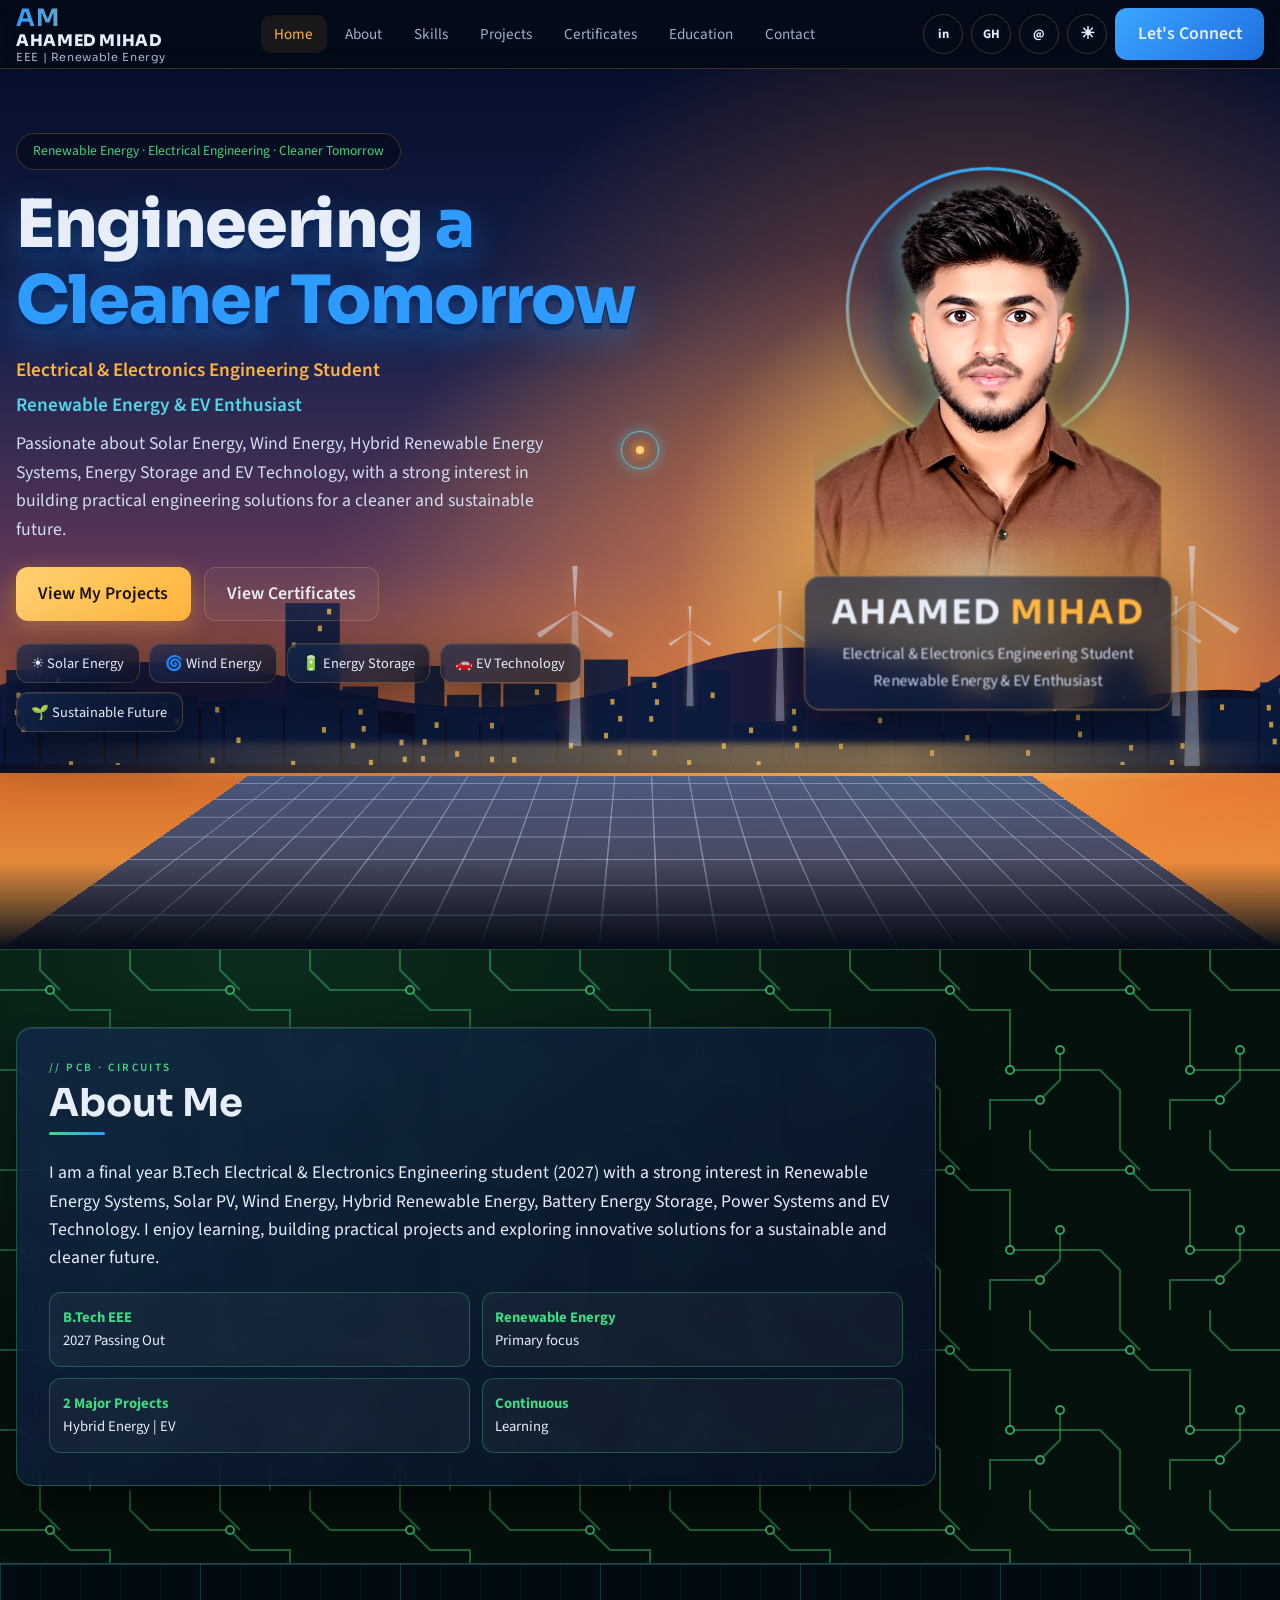
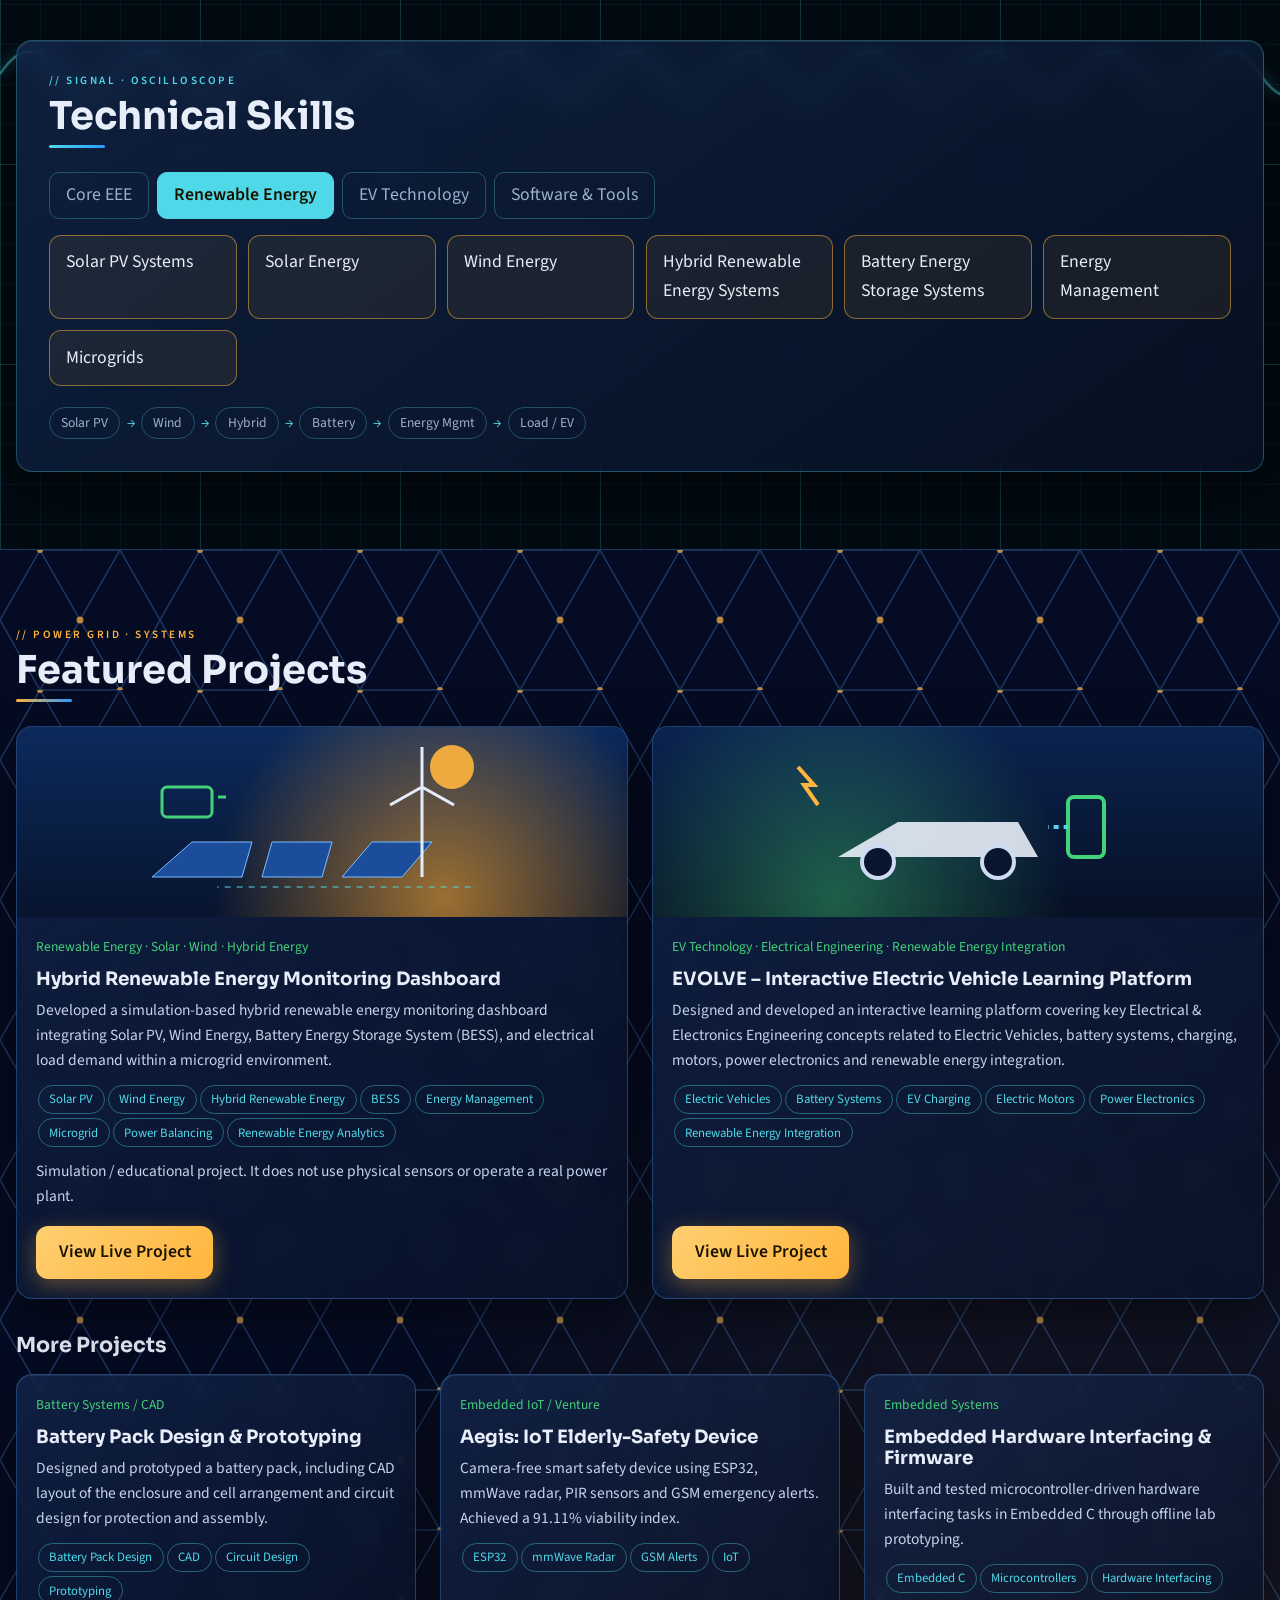
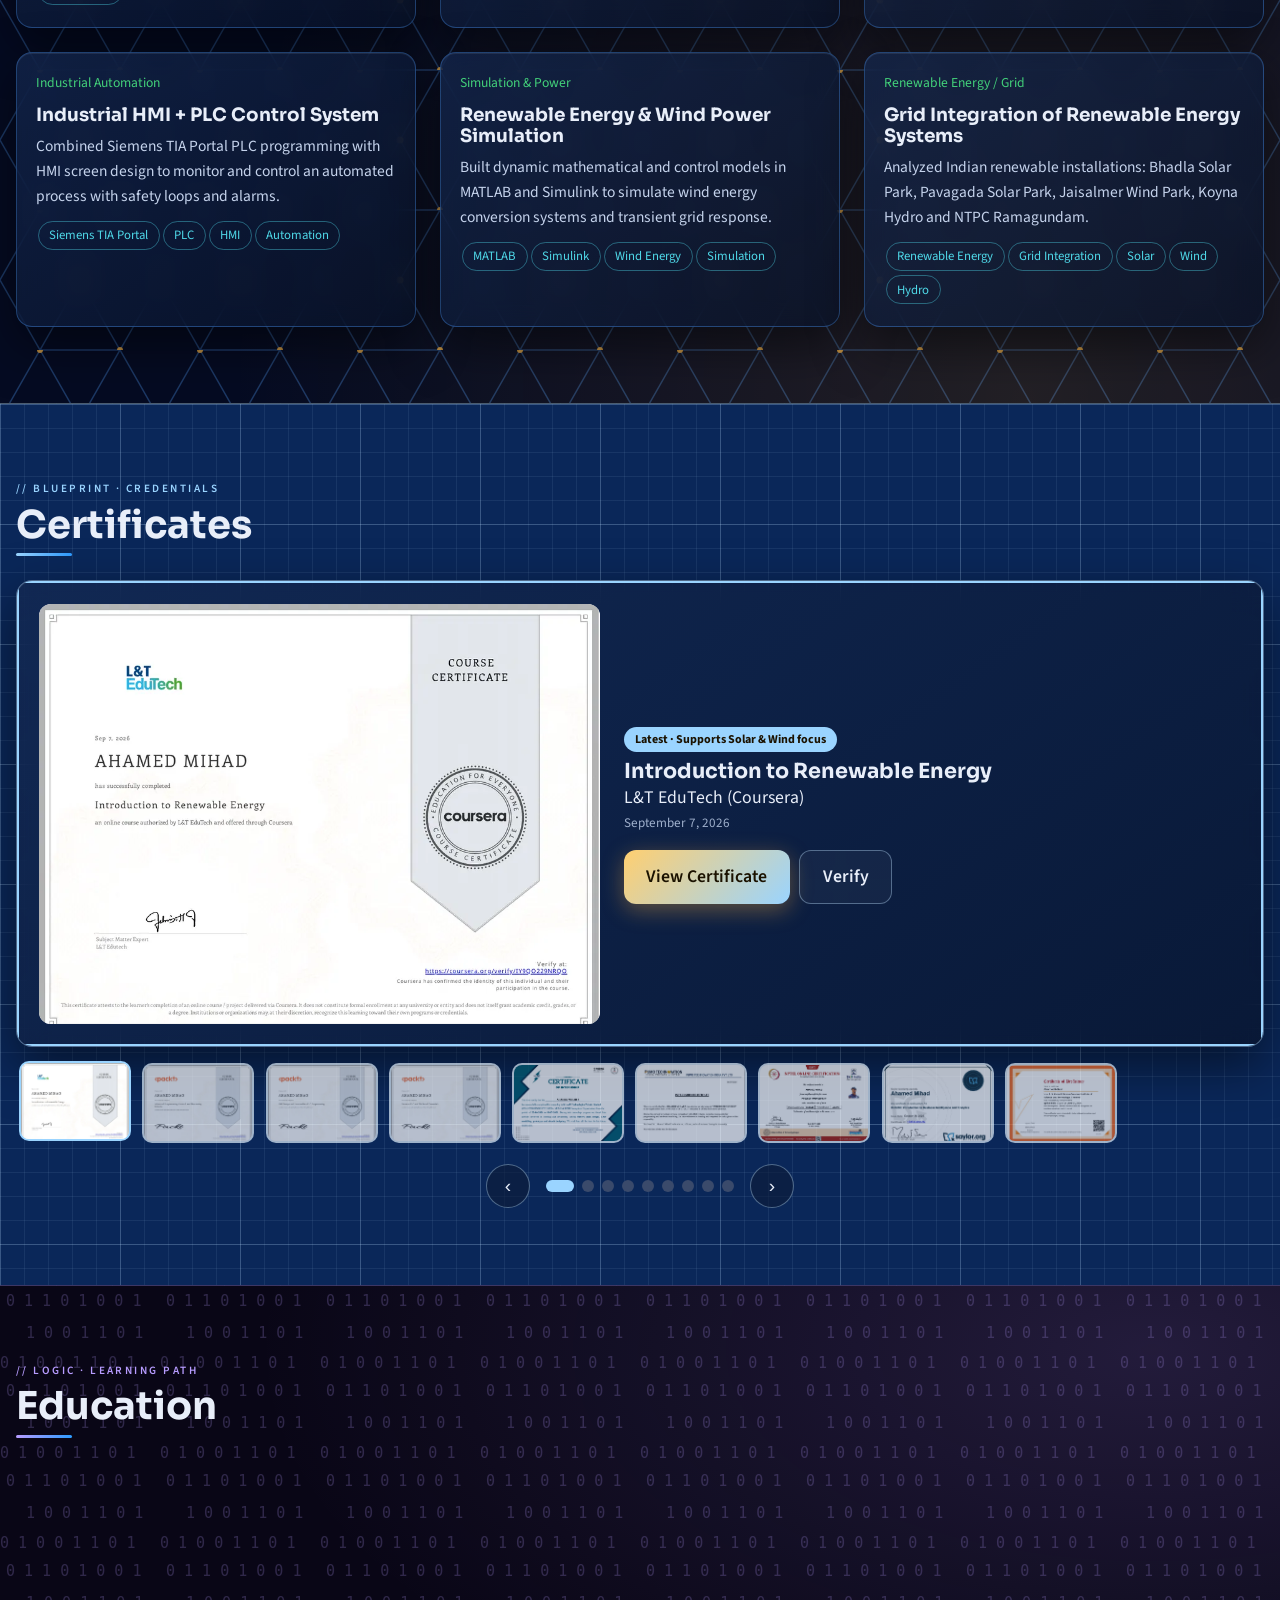
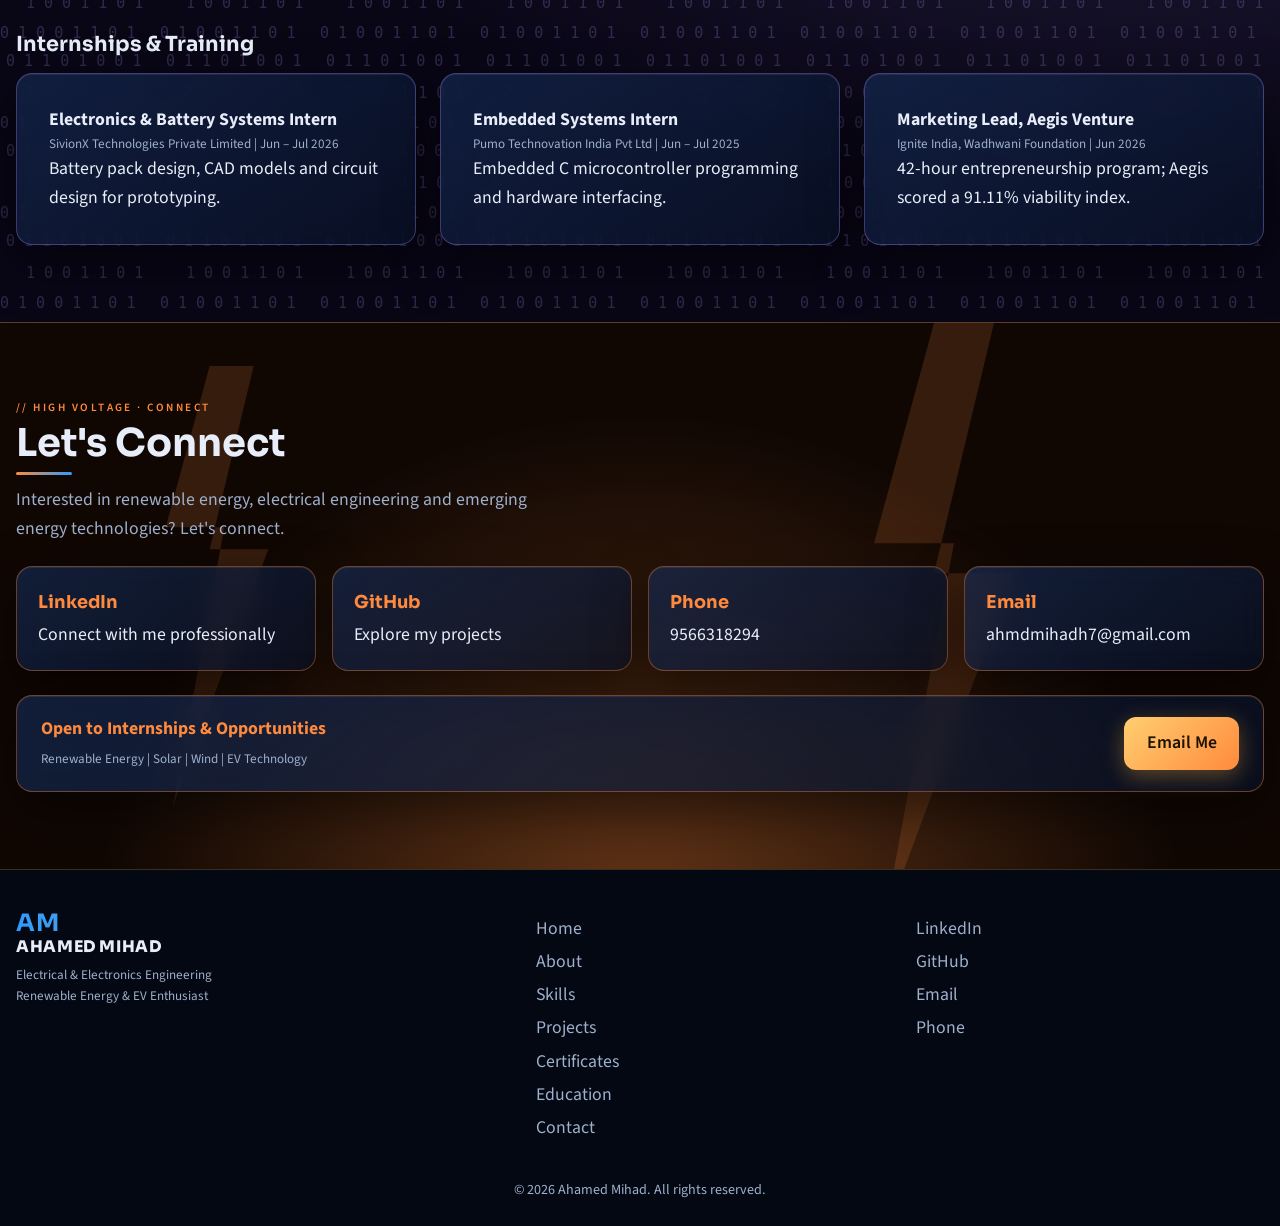
==== commit c8a660c8: "push" ====
--- a/index.html
+++ b/index.html
@@ -411,6 +411,7 @@
  {title:"Siemens PLC and TIA Portal Essentials",issuer:"Packt",platform:"Coursera",date:"August 14, 2026",img:"[data-uri]",verify:"https://coursera.org/verify/SSPNS70Z3UQ3"},
  {title:"Internship Certificate: Battery Pack Design, CAD & Circuit Design",issuer:"SivionX Technologies Private Limited",platform:"Internship",date:"June 22 – July 8, 2026",img:"[data-uri]"},
  {title:"Internship Certificate: Embedded Systems",issuer:"Pumo Technovation India Pvt Ltd",platform:"Internship",date:"June 21 – July 6, 2025",img:"[data-uri]"},
+ {title:"Project Management (NPTEL Online Certification, Elite)",issuer:"IIT Kanpur",platform:"NPTEL / SWAYAM",date:"Jul–Sep 2026",img:"[data-uri]"},
  {title:"BUS250: Introduction to Business Intelligence and Analytics",issuer:"Saylor Academy",platform:"Saylor Academy",date:"October 26, 2025",img:"[data-uri]"},
  {title:"Ignite India: Certificate of Proficiency (Certified Practice Venture)",issuer:"Wadhwani Foundation",platform:"Ignite India",date:"June 1, 2026",img:"[data-uri]"}
 ];
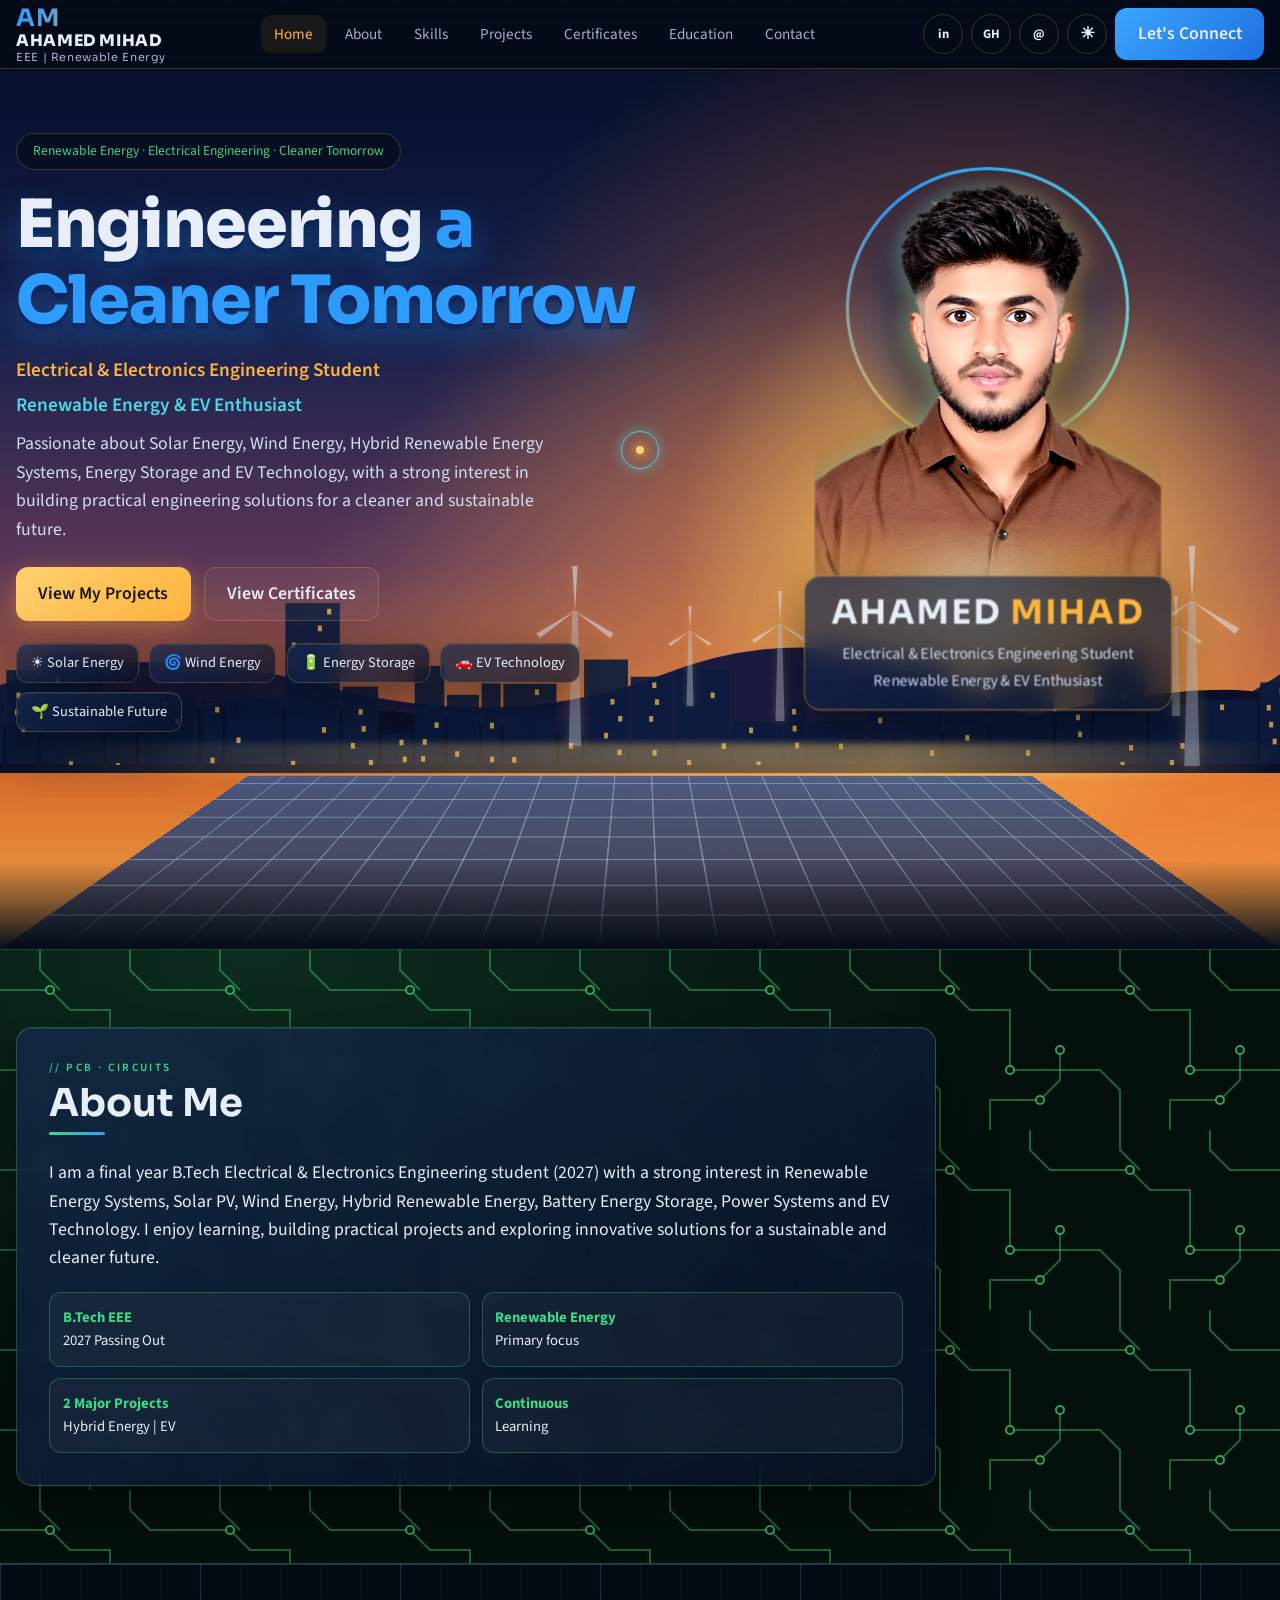
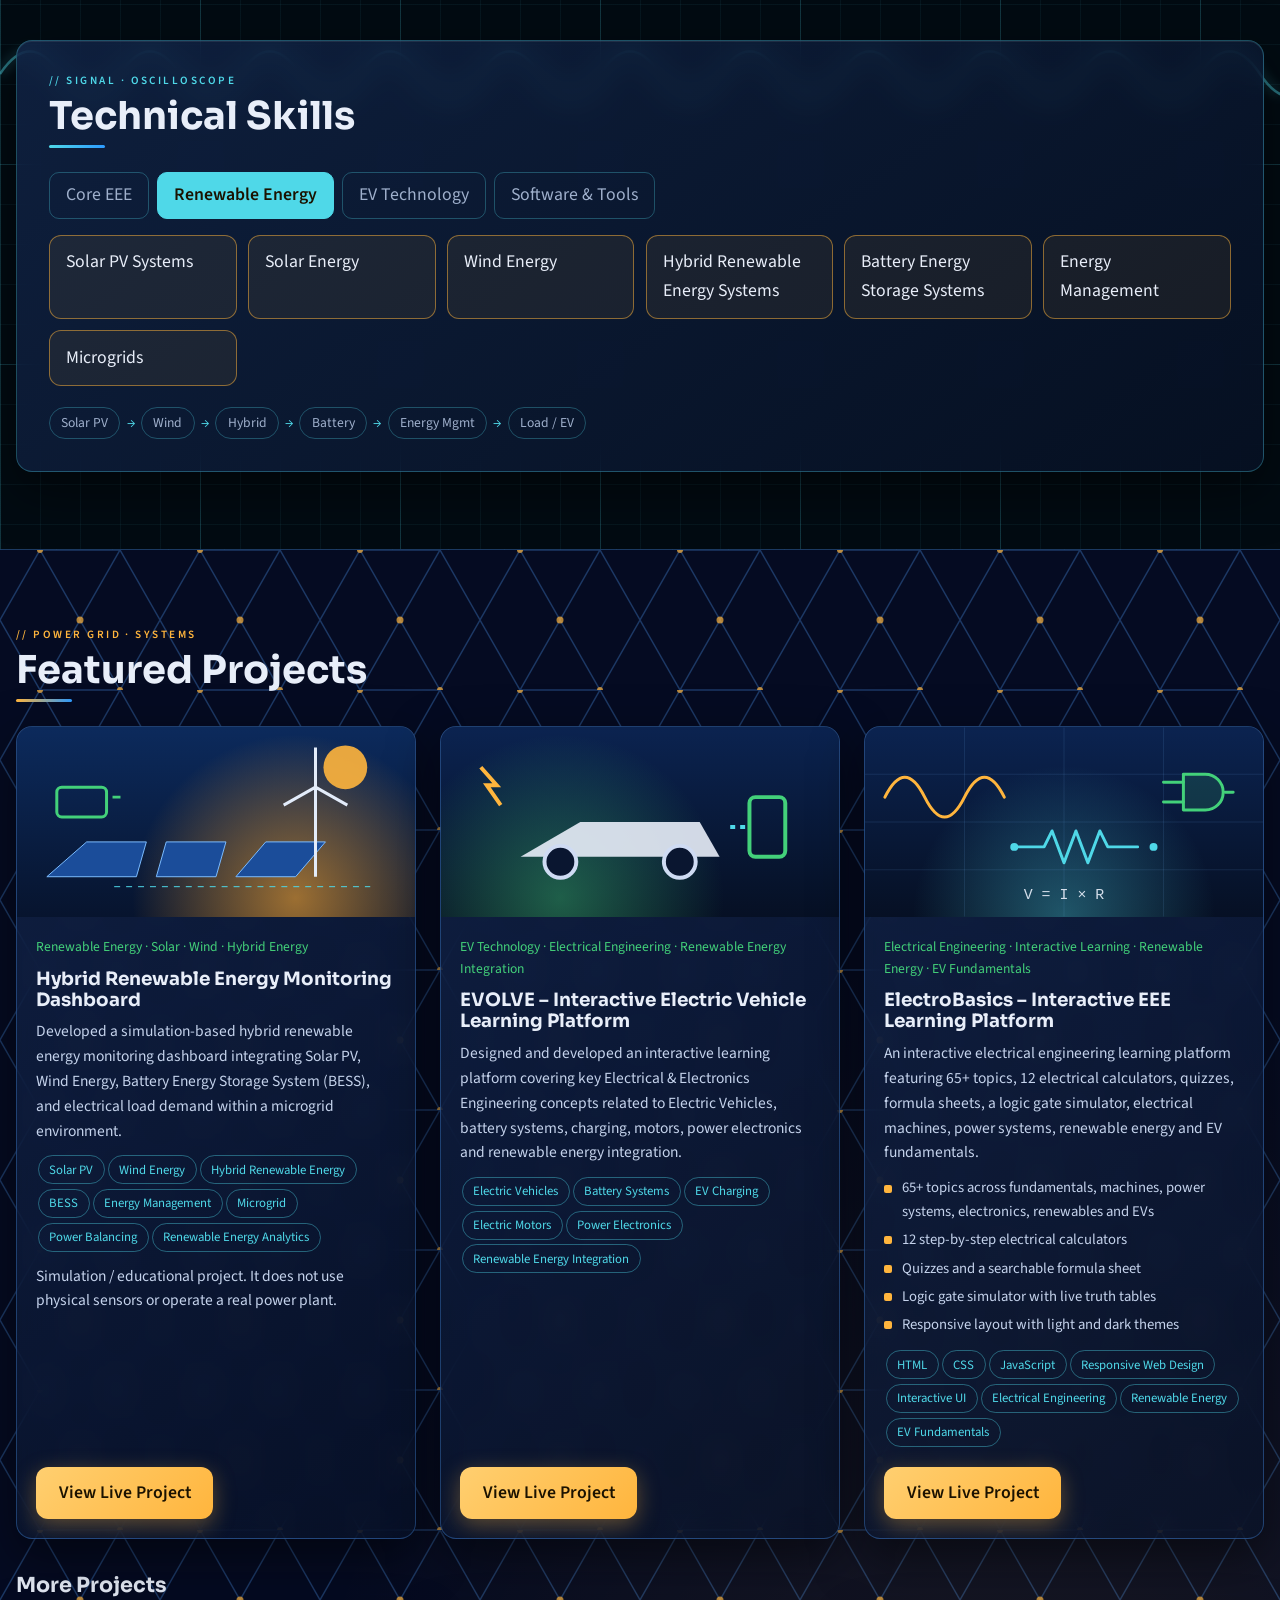
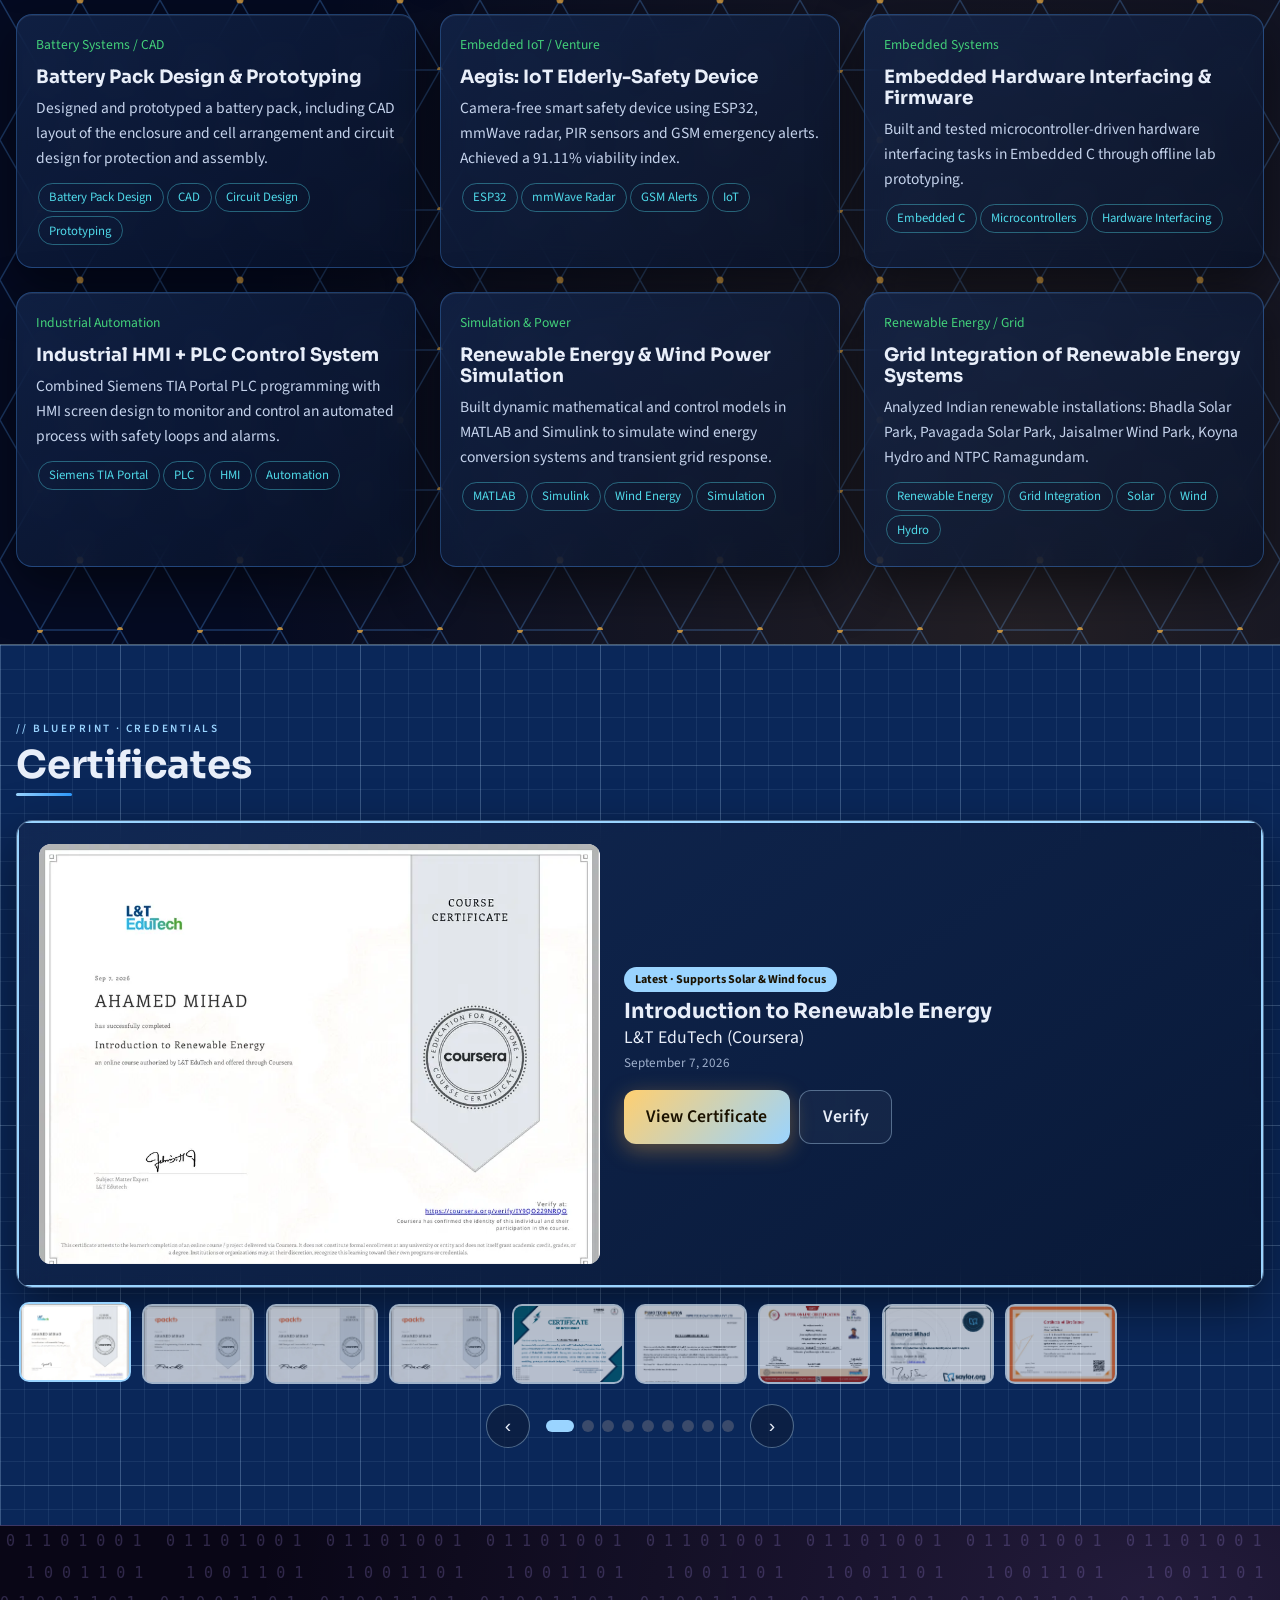
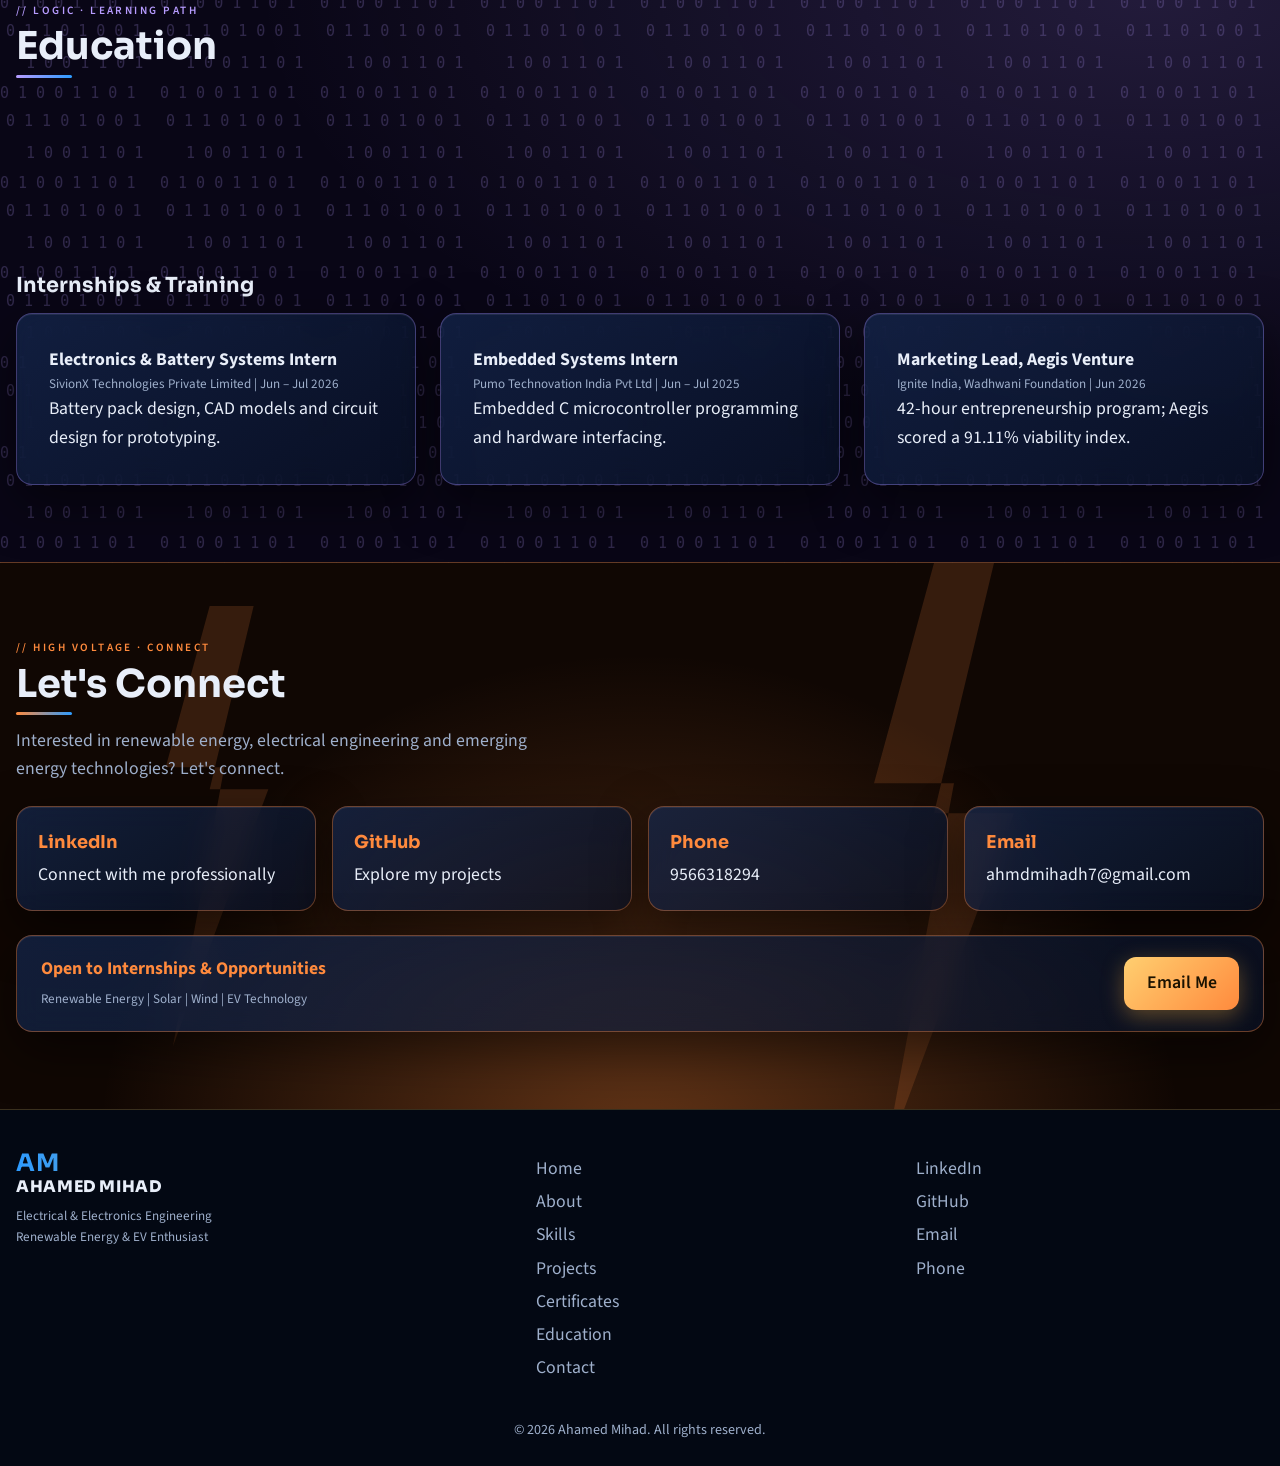
==== commit 392d098c: "update" ====
--- a/index.html
+++ b/index.html
@@ -98,6 +98,11 @@
 .pb p{color:#c5d3ec;font-size:.97rem}
 .pb .row{margin-top:auto;display:flex;flex-wrap:wrap;gap:.6rem;padding-top:.5rem}
 .note{font-size:.82rem;color:var(--mute)}
+.pv.b{background:radial-gradient(circle at 50% 100%,rgba(79,216,232,.35),transparent 55%),linear-gradient(#0b2350,#061024)}
+.kf{list-style:none;display:grid;gap:.3rem;margin:.1rem 0}
+.kf li{position:relative;padding-left:1.1rem;font-size:.92rem;color:#c5d3ec}
+.kf li::before{content:'';position:absolute;left:0;top:.55em;width:.5rem;height:.5rem;border-radius:2px;background:var(--amber)}
+[data-theme=day] .kf li{color:#223455}
 details summary{cursor:pointer;color:var(--cyan);font-size:.9rem}
 
 /* certs */
@@ -342,6 +347,22 @@
     <div class="row"><a class="btn gold" target="_blank" rel="noopener" href="https://evolvevlab.vercel.app/">View Live Project</a></div>
    </div>
   </article>
+  <article class="glass proj rv">
+   <div class="pv b" role="img" aria-label="Technical illustration of a sine wave, a resistor circuit and a logic gate"><svg viewBox="0 0 400 190" aria-hidden="true" focusable="false"><g stroke="#7bbcff" stroke-opacity=".12"><path d="M0 47h400M0 95h400M0 143h400M100 0v190M200 0v190M300 0v190"/></g><path d="M20 70q20-40 40 0t40 0 40 0" fill="none" stroke="#ffb53d" stroke-width="3" stroke-linecap="round"/><path d="M150 120h30l8-16 12 32 12-32 12 32 12-32 8 16h30" fill="none" stroke="#4fd8e8" stroke-width="3" stroke-linejoin="round" stroke-linecap="round"/><circle cx="150" cy="120" r="4" fill="#4fd8e8"/><circle cx="290" cy="120" r="4" fill="#4fd8e8"/><path d="M300 55h20M300 75h20M370 65h-8" stroke="#43d17a" stroke-width="3" stroke-linecap="round"/><path d="M320 47h22a18 18 0 0 1 0 36h-22z" fill="rgba(67,209,122,.15)" stroke="#43d17a" stroke-width="3" stroke-linejoin="round"/><text x="200" y="172" text-anchor="middle" fill="#e8eef9" font-family="IBM Plex Mono,monospace" font-size="15" opacity=".9">V = I × R</text></svg></div>
+   <div class="pb"><span class="cat">Electrical Engineering · Interactive Learning · Renewable Energy · EV Fundamentals</span>
+    <h3>ElectroBasics – Interactive EEE Learning Platform</h3>
+    <p>An interactive electrical engineering learning platform featuring 65+ topics, 12 electrical calculators, quizzes, formula sheets, a logic gate simulator, electrical machines, power systems, renewable energy and EV fundamentals.</p>
+    <ul class="kf" aria-label="Key features">
+     <li>65+ topics across fundamentals, machines, power systems, electronics, renewables and EVs</li>
+     <li>12 step-by-step electrical calculators</li>
+     <li>Quizzes and a searchable formula sheet</li>
+     <li>Logic gate simulator with live truth tables</li>
+     <li>Responsive layout with light and dark themes</li>
+    </ul>
+    <div><span class="tag">HTML</span><span class="tag">CSS</span><span class="tag">JavaScript</span><span class="tag">Responsive Web Design</span><span class="tag">Interactive UI</span><span class="tag">Electrical Engineering</span><span class="tag">Renewable Energy</span><span class="tag">EV Fundamentals</span></div>
+    <div class="row"><a class="btn gold" target="_blank" rel="noopener" href="https://electrobasics-alpha.vercel.app/" aria-label="View ElectroBasics live project (opens in a new tab)">View Live Project</a></div>
+   </div>
+  </article>
  </div>
  <h3 style="margin:2.2rem 0 1rem">More Projects</h3><div class="cards" id="more"></div>
 </div></section>
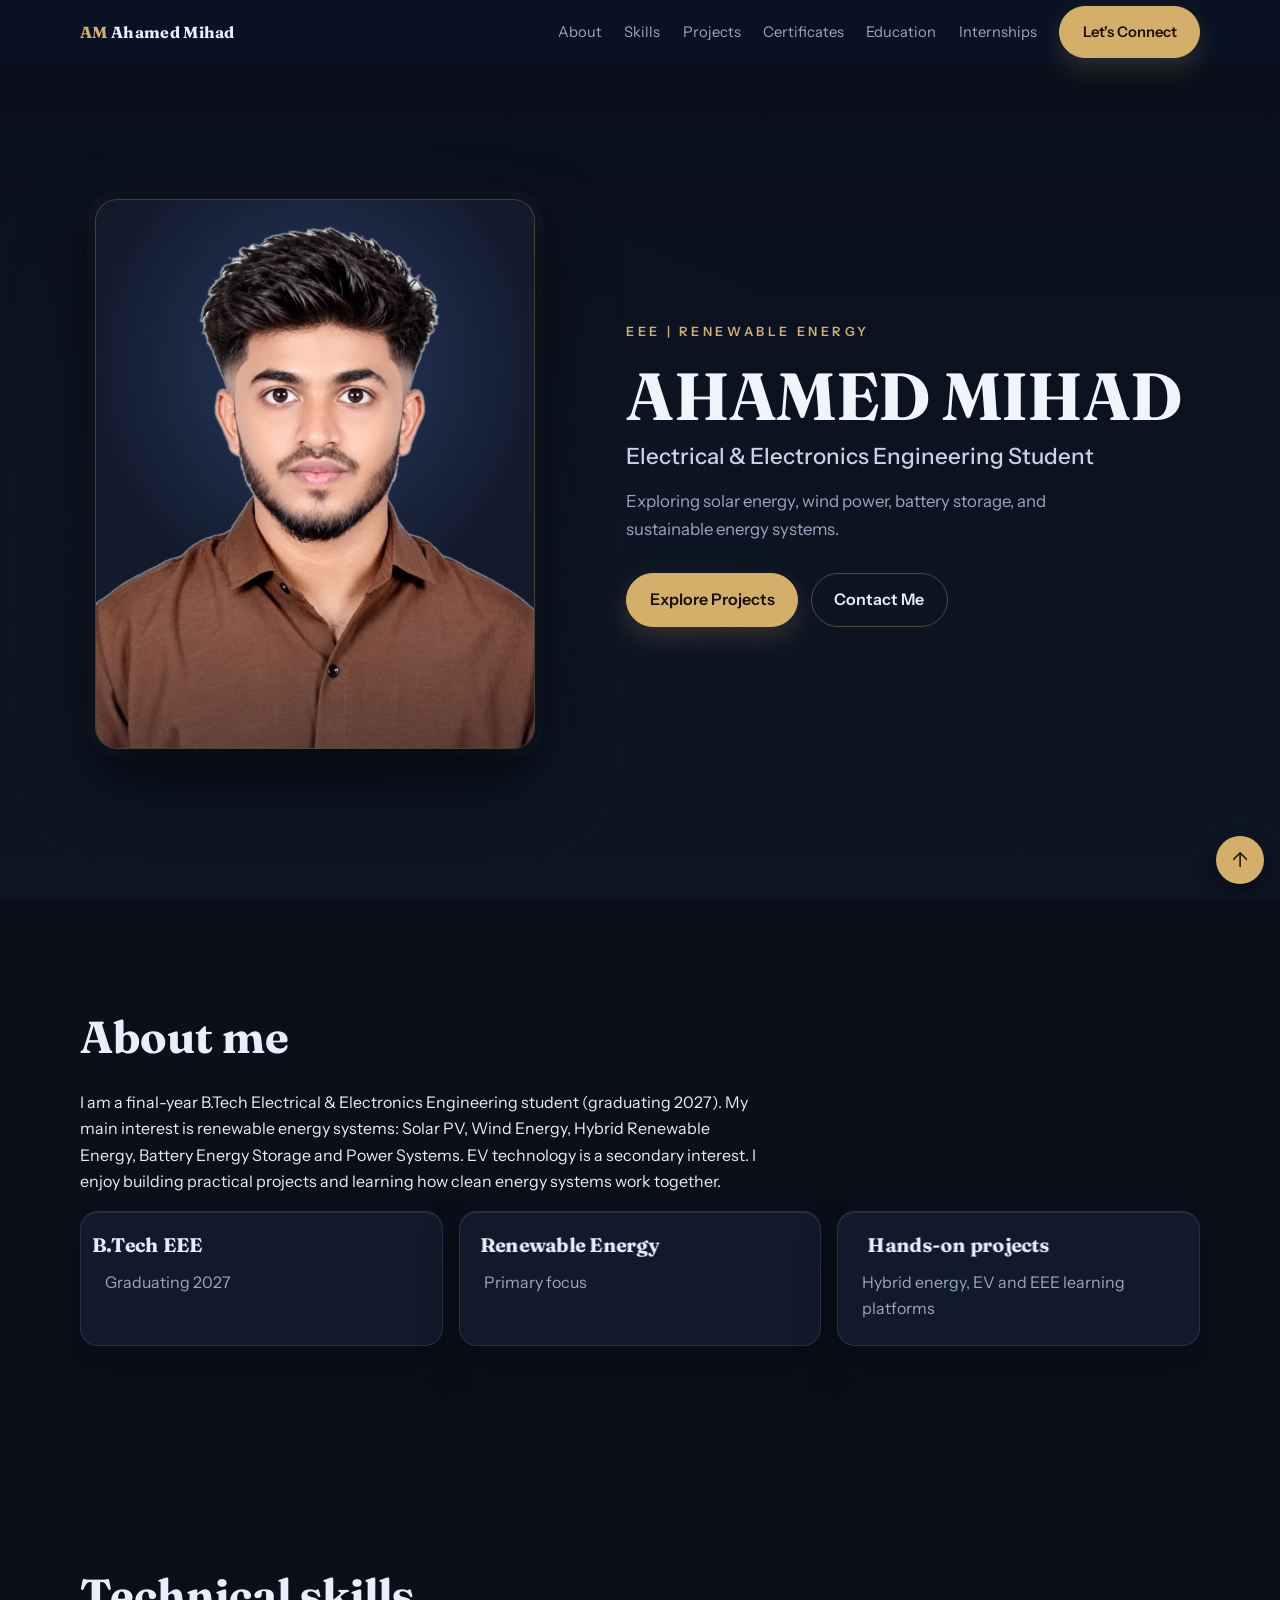
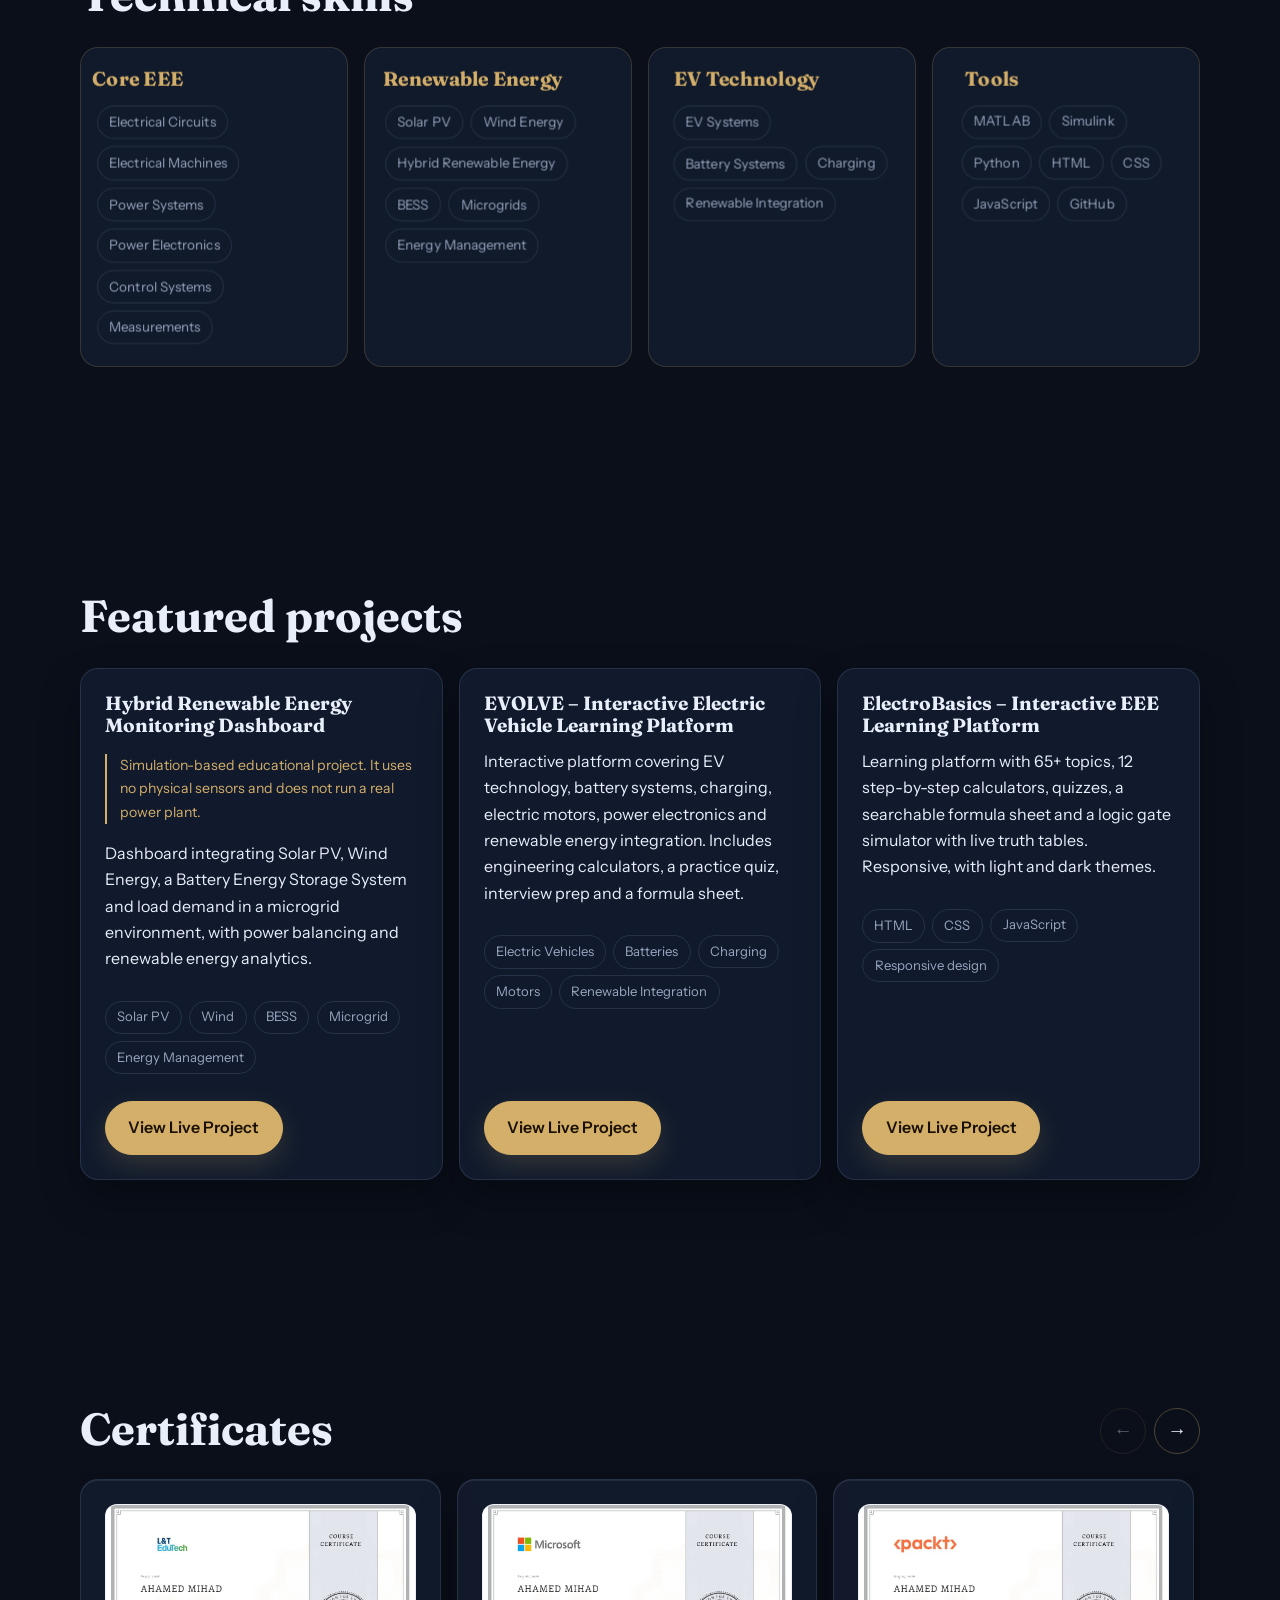
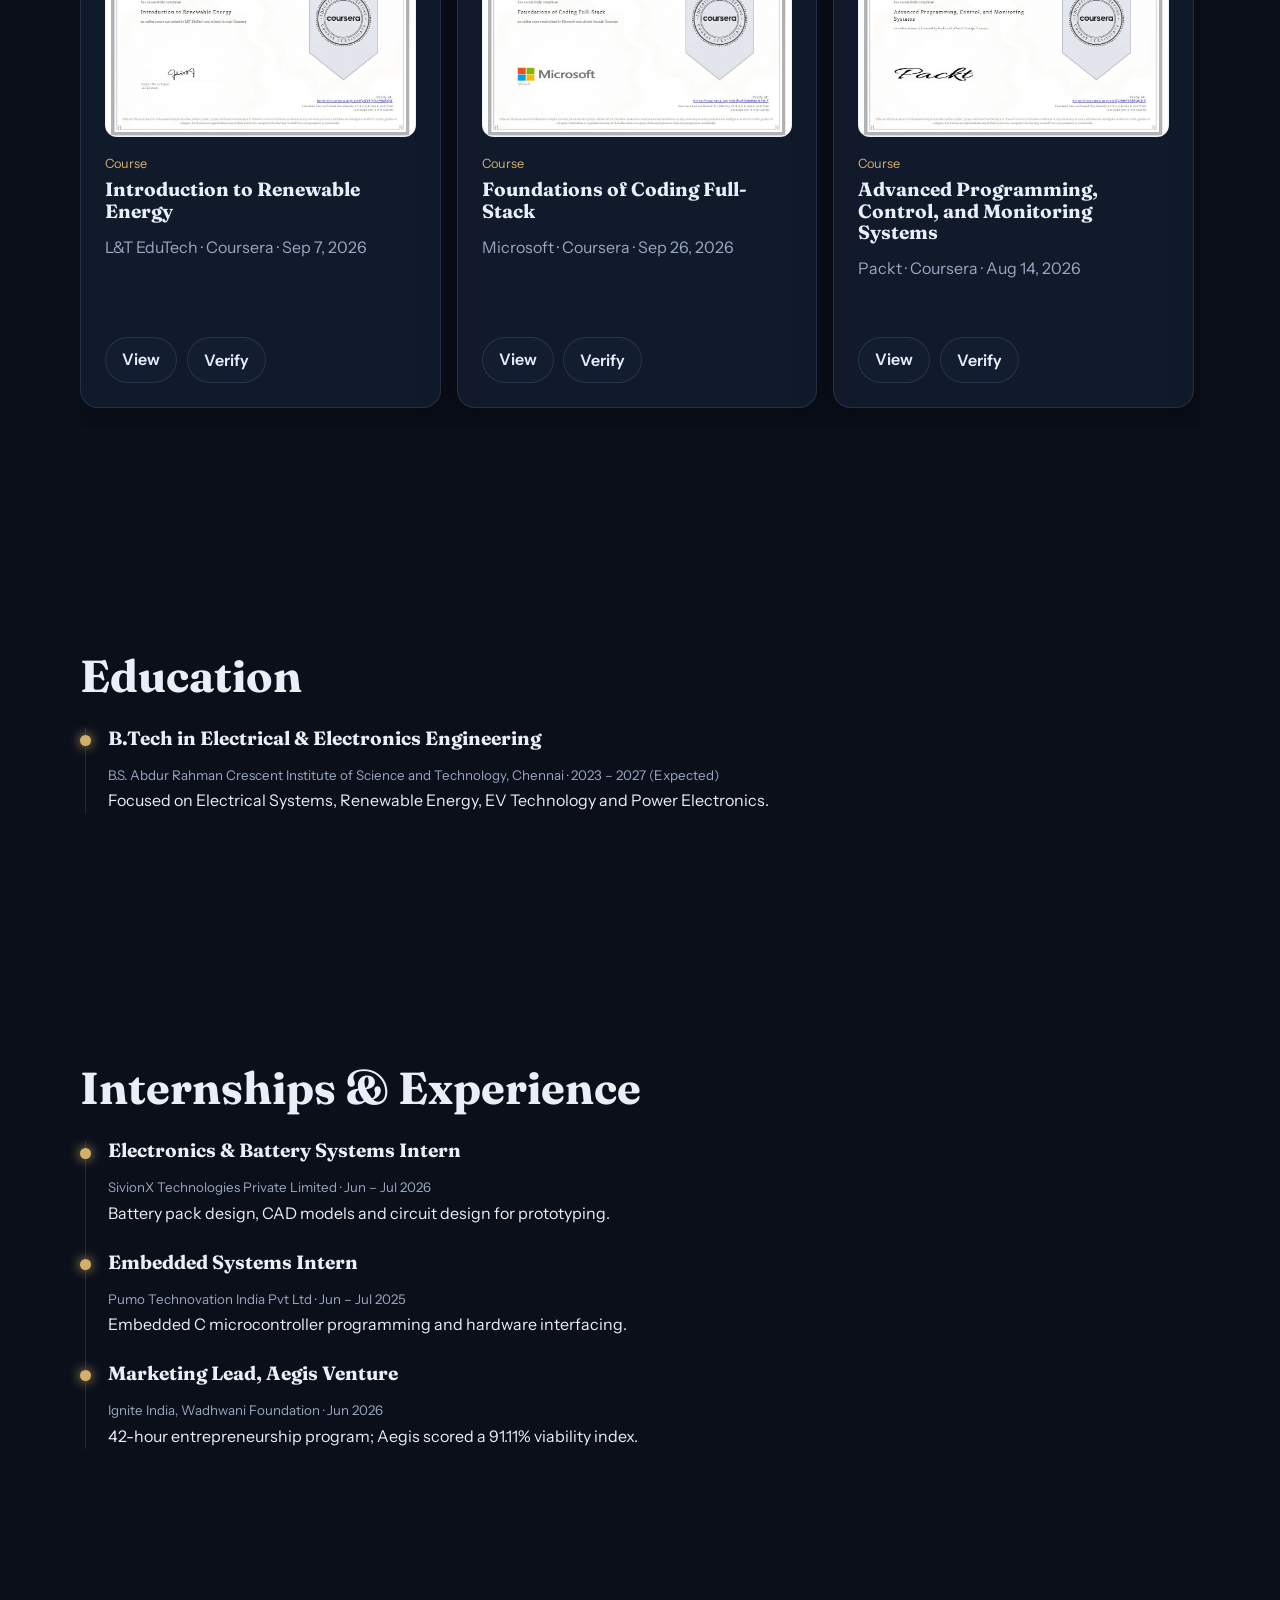
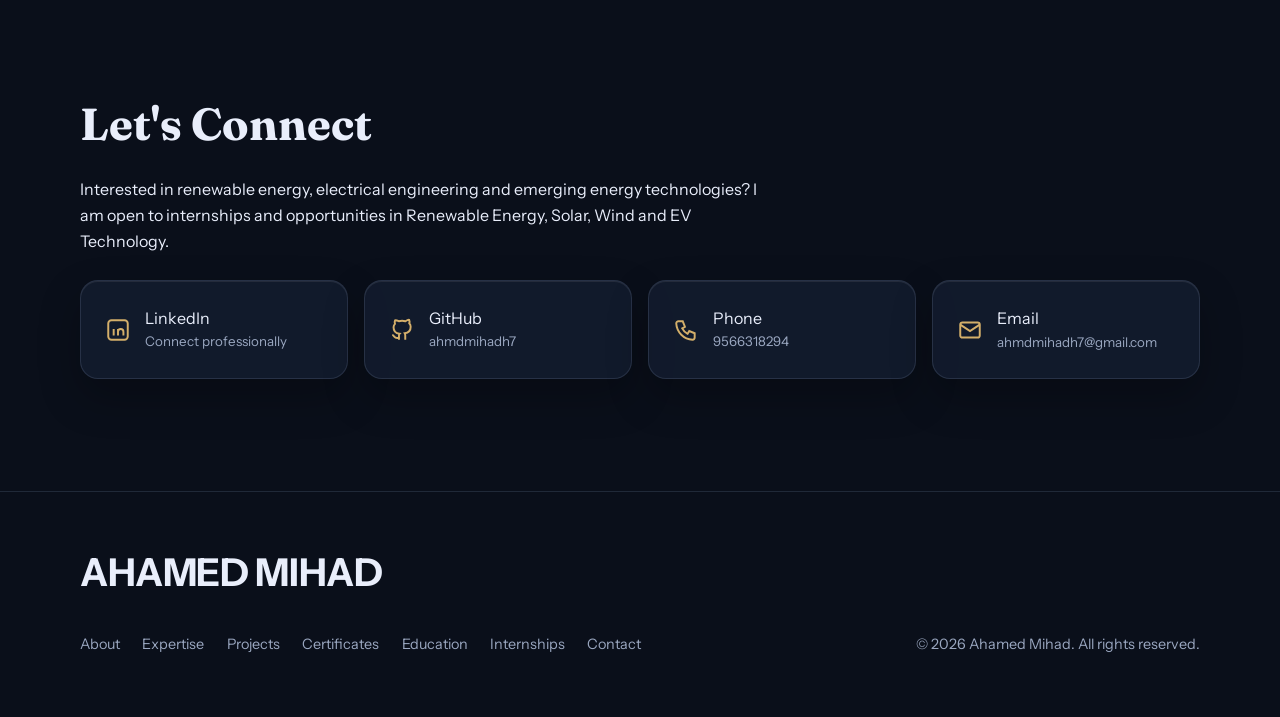
==== commit cc33c08b: "Updated" ====
--- a/index.html
+++ b/index.html
@@ -1,526 +1,386 @@
 <!DOCTYPE html>
-<html lang="en" data-theme="night">
+<html lang="en">
 <head>
 <meta charset="utf-8">
-<meta name="viewport" content="width=device-width, initial-scale=1">
+<meta name="viewport" content="width=device-width, initial-scale=1, viewport-fit=cover">
 <title>Ahamed Mihad | Electrical & Electronics Engineering | Renewable Energy</title>
-<meta name="description" content="Portfolio of Ahamed Mihad, a B.Tech Electrical & Electronics Engineering student focused on Solar Energy, Wind Energy, Hybrid Renewable Energy Systems, Energy Storage and EV Technology.">
+<meta name="description" content="Portfolio of Ahamed Mihad, B.Tech EEE student focused on Solar, Wind, Hybrid Renewable Energy and Battery Storage.">
 <link rel="preconnect" href="https://fonts.googleapis.com">
 <link rel="preconnect" href="https://fonts.gstatic.com" crossorigin>
-<link href="https://fonts.googleapis.com/css2?family=Sora:wght@400;600;800&family=Source+Sans+3:wght@400;600&display=swap" rel="stylesheet">
+<link href="https://fonts.googleapis.com/css2?family=Fraunces:opsz,wght@9..144,500;9..144,700&family=Instrument+Sans:wght@400;500;600;700&display=swap" rel="stylesheet">
 <style>
-:root{--navy:#050b18;--deep:#0a1630;--card:rgba(14,28,56,.62);--line:rgba(255,190,70,.22);--amber:#ffb53d;--blue:#2d9bff;--cyan:#4fd8e8;--green:#43d17a;--text:#e8eef9;--mute:#9fb0cc;--r:16px}
-*{box-sizing:border-box;margin:0;padding:0}
-html{scroll-behavior:smooth;scroll-padding-top:84px}
-body{font-family:'Source Sans 3',system-ui,sans-serif;background:var(--navy);color:var(--text);line-height:1.6;font-size:clamp(1rem,.95rem + .2vw,1.15rem);overflow-x:hidden}
-h1,h2,h3,.brand{font-family:'Sora',sans-serif;line-height:1.15}
-a{color:inherit;text-decoration:none}
-img{max-width:100%;display:block}
-:focus-visible{outline:3px solid var(--cyan);outline-offset:3px;border-radius:6px}
-.wrap{width:min(1280px,100% - 2rem);margin-inline:auto}
-section{padding:clamp(3rem,6vw,5.5rem) 0}
-h2{font-size:clamp(1.6rem,3vw,2.4rem);margin-bottom:1.5rem}
-.glass{background:var(--card);border:1px solid var(--line);border-radius:var(--r);backdrop-filter:blur(14px);-webkit-backdrop-filter:blur(14px);box-shadow:0 10px 40px rgba(0,0,0,.4)}
-.btn{display:inline-flex;align-items:center;gap:.5rem;padding:.75rem 1.4rem;border-radius:12px;font-weight:600;border:1px solid var(--line);background:rgba(255,255,255,.04);transition:transform .2s,box-shadow .2s;cursor:pointer;font:inherit;font-weight:600;color:var(--text)}
-.btn:hover{transform:translateY(-2px);box-shadow:0 8px 24px rgba(45,155,255,.25)}
-.btn.gold{background:linear-gradient(135deg,#ffcf70,var(--amber));color:#1b1200;border:0}
-.btn.blue{background:linear-gradient(135deg,#3aa6ff,#1f6fe0);border:0}
-.tag{display:inline-block;font-size:.8rem;padding:.2rem .65rem;border-radius:99px;border:1px solid rgba(79,216,232,.4);color:var(--cyan);margin:.15rem .1rem}
-.tag.g{border-color:rgba(67,209,122,.5);color:var(--green)}
-
+:root{--bg:#04060d;--navy:#0a1224;--panel:rgba(16,26,48,.62);--line:rgba(140,170,230,.18);--tx:#e9eefb;--mut:#9aa8c7;--amber:#ffb347;--blue:#4cc3ff;
+box-sizing:border-box;padding-top:env(safe-area-inset-top,0px);padding-bottom:env(safe-area-inset-bottom,0px);color-scheme:dark}
+html{scroll-behavior:smooth;scroll-padding-top:calc(72px + env(safe-area-inset-top,0px));height:100%}
+*,*::before,*::after{box-sizing:inherit}
+body{margin:0;background:var(--bg);color:var(--tx);font:400 1rem/1.65 "Instrument Sans",system-ui,sans-serif;overflow-x:hidden;min-height:100%}
+h1,h2,h3{font-family:Fraunces,Georgia,serif;line-height:1.12;margin:0 0 .6em;font-weight:700}
+h1{font-size:clamp(2.2rem,7vw,4.6rem)}h2{font-size:clamp(1.7rem,4.5vw,2.8rem)}h3{font-size:1.2rem}
+p{margin:0 0 1em;max-width:62ch}a{color:inherit}
+:focus-visible{outline:2px solid var(--blue);outline-offset:3px}
+.wrap{width:min(1120px,100% - 2.4rem);margin-inline:auto}
+section{padding:clamp(4rem,10vw,7rem) 0;position:relative}
+.sub{color:var(--mut)}
 /* nav */
-header{position:sticky;top:0;z-index:50;background:rgba(5,11,24,.78);backdrop-filter:blur(16px);-webkit-backdrop-filter:blur(16px);border-bottom:1px solid var(--line)}
-.nav{display:flex;align-items:center;justify-content:space-between;gap:1rem;min-height:68px}
-.brand{display:flex;flex-direction:column;font-weight:800;font-size:1rem;letter-spacing:.04em}
-.brand b{font-size:1.5rem;background:linear-gradient(90deg,var(--blue),var(--amber));-webkit-background-clip:text;background-clip:text;color:transparent}
-.brand small{font-weight:400;font-size:.7rem;color:var(--mute)}
-.links{display:flex;gap:.3rem}
-.links a{padding:.45rem .85rem;border-radius:10px;font-size:.95rem;color:var(--mute)}
-.links a:hover,.links a.on{color:var(--amber);background:rgba(255,181,61,.08)}
-.right{display:flex;align-items:center;gap:.5rem}
-.ic{width:40px;height:40px;display:grid;place-items:center;border-radius:50%;border:1px solid var(--line);font-size:.8rem;font-weight:700}
-.ic:hover{border-color:var(--amber);color:var(--amber)}
-#burger{display:none;width:44px;height:44px;border-radius:10px;border:1px solid var(--line);background:none;color:var(--text);font-size:1.4rem;cursor:pointer}
-
+header{position:fixed;inset:0 0 auto 0;z-index:50;padding-top:env(safe-area-inset-top,0px);background:linear-gradient(#04060de6,#04060d00);backdrop-filter:blur(8px)}
+nav{display:flex;align-items:center;justify-content:space-between;height:64px}
+.logo{font-family:Fraunces,serif;font-weight:700;text-decoration:none;letter-spacing:.02em}
+.logo b{color:var(--amber)}
+.links{display:flex;gap:1.4rem;align-items:center}
+.links a{text-decoration:none;color:var(--mut);font-size:.92rem}.links a:hover{color:var(--tx)}
+.btn{display:inline-flex;align-items:center;gap:.5rem;padding:.8rem 1.4rem;border-radius:999px;font-weight:600;text-decoration:none;border:1px solid var(--line);background:var(--panel);color:var(--tx);transition:transform .2s,border-color .2s}
+.btn:hover{transform:translateY(-2px);border-color:var(--blue)}
+.btn.pri{background:var(--amber);color:#1a1000;border-color:var(--amber)}
+.menu{display:none;background:none;border:1px solid var(--line);color:var(--tx);width:44px;height:44px;border-radius:12px;font-size:1.3rem}
+@media(max-width:820px){.menu{display:block}.links{position:fixed;inset:64px 0 auto 0;margin-top:env(safe-area-inset-top,0px);flex-direction:column;align-items:stretch;gap:0;background:var(--navy);padding:.5rem 1.2rem 1rem;display:none;border-bottom:1px solid var(--line)}.links.open{display:flex}.links a{padding:.9rem 0;border-bottom:1px solid var(--line)}}
 /* hero */
-.hero{position:relative;overflow:hidden;padding-top:clamp(2rem,5vw,4rem);background:radial-gradient(ellipse at 50% 85%,rgba(255,150,40,.45),transparent 55%),linear-gradient(180deg,#07122a 0%,#0d1f45 55%,#2a1a24 100%)}
-.panels{position:absolute;left:0;right:0;bottom:0;height:34%;background:repeating-linear-gradient(90deg,transparent 0 58px,rgba(150,205,255,.55) 58px 60px),repeating-linear-gradient(0deg,transparent 0 38px,rgba(150,205,255,.55) 38px 40px),linear-gradient(#1a4f9c,#0a2250);background-blend-mode:normal;transform:perspective(500px) rotateX(48deg);transform-origin:bottom;opacity:.75;pointer-events:none}
-.turb{position:absolute;bottom:22%;pointer-events:none;opacity:.55}
-.turb svg{display:block}
-.blades{transform-origin:50px 50px;animation:spin 9s linear infinite}
+#home{min-height:100svh;display:flex;align-items:flex-start;padding:6.5rem 0 14rem;overflow:hidden;background:linear-gradient(#bcd9fb,#e9f2fe 55%,#f7fbff)}
+#scene{position:absolute;inset:auto 0 0 0;width:100%;height:52%;min-height:260px;pointer-events:none}
+.blades{transform-box:fill-box;transform-origin:center;animation:spin 9s linear infinite}
+.blades.b{animation-duration:13s}
 @keyframes spin{to{transform:rotate(360deg)}}
-.heroGrid{position:relative;display:grid;grid-template-columns:1.2fr 1fr;gap:2rem;align-items:center;padding-bottom:clamp(9rem,17vw,15rem)}
-.pill{display:inline-block;font-size:.85rem;padding:.4rem 1rem;border-radius:99px;border:1px solid var(--line);background:rgba(0,0,0,.35);color:var(--green);margin-bottom:1rem}
-h1{font-size:clamp(2.2rem,5.2vw,4.4rem);font-weight:800;letter-spacing:-.02em}
-h1 span{color:var(--blue)}
-.sub{margin:1rem 0 .3rem;font-size:1.2rem;color:var(--amber);font-weight:600}
-.lead{max-width:60ch;color:#d3def2;margin:.6rem 0 1.4rem}
-.cta{display:flex;flex-wrap:wrap;gap:.8rem;margin-bottom:1.4rem}
-.focus{display:flex;flex-wrap:wrap;gap:.6rem}
-.focus li{list-style:none;padding:.45rem .9rem;border-radius:12px;font-size:.9rem}
-.identity{display:flex;flex-direction:column;align-items:center;text-align:center;perspective:900px}
-.photo{width:min(300px,70vw);aspect-ratio:3/4;border-radius:50% 50% 24px 24px / 38% 38% 24px 24px;overflow:hidden;position:relative;border:2px solid rgba(255,190,70,.55);box-shadow:0 0 60px rgba(255,170,50,.35),0 30px 50px rgba(0,0,0,.6);transform-style:preserve-3d;transition:transform .15s ease-out;background:linear-gradient(160deg,#16305e,#0a1630);animation:float 6s ease-in-out infinite}
-.photo img{width:100%;height:100%;object-fit:cover;filter:brightness(1.06) contrast(1.05) saturate(1.02)}
-.photo .ph{position:absolute;inset:0;display:grid;place-items:center;font:800 4rem 'Sora';color:rgba(255,255,255,.2)}
-@keyframes float{50%{translate:0 -8px}}
-.nameplate{margin-top:-1.2rem;position:relative;padding:1rem 1.6rem;max-width:420px}
-.nameplate h2{margin:0;font-size:clamp(1.4rem,2.6vw,2rem);letter-spacing:.06em}
-.nameplate h2 span{color:var(--amber)}
-.nameplate p{font-size:.95rem;color:#cfdbf3}
-
-/* about / skills */
-.two{display:grid;grid-template-columns:1fr 1.2fr;gap:1.5rem}
-.pad{padding:clamp(1.2rem,2.5vw,2rem)}
-.stats{display:grid;grid-template-columns:repeat(2,1fr);gap:.7rem;margin-top:1.2rem}
-.stats div{padding:.8rem;border-radius:12px;background:rgba(255,255,255,.04);border:1px solid var(--line);font-size:.92rem}
-.stats b{display:block;color:var(--amber)}
-.tabs{display:flex;flex-wrap:wrap;gap:.5rem;margin-bottom:1rem}
-.tabs button{padding:.5rem 1rem;border-radius:10px;border:1px solid var(--line);background:none;color:var(--mute);cursor:pointer;font:inherit}
-.tabs button[aria-selected=true]{background:var(--amber);color:#1b1200;font-weight:600;border-color:var(--amber)}
-.chips{display:grid;grid-template-columns:repeat(auto-fill,minmax(170px,1fr));gap:.7rem}
-.chips li{list-style:none;padding:.8rem 1rem;border-radius:12px;border:1px solid var(--line);background:rgba(255,255,255,.04)}
-.chips.big li{border-color:rgba(255,181,61,.5);background:rgba(255,181,61,.07)}
-.flow{display:flex;flex-wrap:wrap;gap:.4rem;align-items:center;margin-top:1.3rem;font-size:.85rem;color:var(--mute)}
-.flow i{font-style:normal;color:var(--amber)}
-.flow span{padding:.25rem .7rem;border-radius:99px;border:1px solid var(--line)}
-
-/* projects */
-.cards{display:grid;grid-template-columns:repeat(auto-fit,minmax(min(100%,340px),1fr));gap:1.5rem}
-.proj{overflow:hidden;display:flex;flex-direction:column;transition:transform .25s,border-color .25s}
-.proj:hover{transform:translateY(-4px);border-color:var(--amber)}
-.pv{height:190px;position:relative;overflow:hidden}
-.pv.s{background:radial-gradient(circle at 70% 90%,rgba(255,170,50,.6),transparent 50%),linear-gradient(#0c2a5c,#07142e)}
-.pv.e{background:radial-gradient(circle at 30% 90%,rgba(67,209,122,.4),transparent 50%),linear-gradient(#0b2350,#061024)}
-.pv svg{width:100%;height:100%}
-.pb{padding:1.2rem;display:flex;flex-direction:column;gap:.6rem;flex:1}
-.pb h3{font-size:1.15rem}
-.cat{font-size:.85rem;color:var(--green)}
-.pb p{color:#c5d3ec;font-size:.97rem}
-.pb .row{margin-top:auto;display:flex;flex-wrap:wrap;gap:.6rem;padding-top:.5rem}
-.note{font-size:.82rem;color:var(--mute)}
-.pv.b{background:radial-gradient(circle at 50% 100%,rgba(79,216,232,.35),transparent 55%),linear-gradient(#0b2350,#061024)}
-.kf{list-style:none;display:grid;gap:.3rem;margin:.1rem 0}
-.kf li{position:relative;padding-left:1.1rem;font-size:.92rem;color:#c5d3ec}
-.kf li::before{content:'';position:absolute;left:0;top:.55em;width:.5rem;height:.5rem;border-radius:2px;background:var(--amber)}
-[data-theme=day] .kf li{color:#223455}
-details summary{cursor:pointer;color:var(--cyan);font-size:.9rem}
-
-/* certs */
-.car{position:relative}
-.car{overflow:hidden}.track{display:flex;transition:transform .5s ease}.slide{flex:0 0 100%}
-.slide{min-width:100%;display:grid;grid-template-columns:1fr 1.1fr;gap:1.5rem;padding:1.4rem;align-items:center}
-.slide.new{box-shadow:inset 0 0 0 2px var(--amber)}
-.cimg{aspect-ratio:4/3;border-radius:12px;background:#f3f4f7;overflow:hidden;display:grid;place-items:center;color:#445;font-size:.9rem;text-align:center}
-.cimg img{width:100%;height:100%;object-fit:contain}
-.badge{display:inline-block;background:var(--amber);color:#1b1200;font-weight:700;font-size:.75rem;padding:.2rem .7rem;border-radius:99px;margin-bottom:.5rem}
-.ctl{display:flex;justify-content:center;align-items:center;gap:1rem;margin-top:1rem}
-.ctl button.n{width:44px;height:44px;border-radius:50%;border:1px solid var(--line);background:var(--card);color:var(--text);font-size:1.2rem;cursor:pointer}
-.dots{display:flex;gap:.5rem}
-.dots button{width:12px;height:12px;border-radius:50%;border:0;background:#3a4a6b;cursor:pointer;padding:0}
-.dots button[aria-current=true]{background:var(--amber);width:28px;border-radius:99px}
-
-/* contact */
-.contact{display:grid;grid-template-columns:repeat(auto-fit,minmax(min(100%,240px),1fr));gap:1rem}
-.cc{padding:1.3rem;display:block;transition:transform .2s,border-color .2s;overflow-wrap:anywhere}
-.cc:hover{transform:translateY(-3px);border-color:var(--amber)}
-.cc b{display:block;color:var(--amber);margin-bottom:.3rem;font-family:'Sora'}
-.open{margin-top:1.5rem;padding:1.2rem 1.5rem;display:flex;flex-wrap:wrap;gap:1rem;justify-content:space-between;align-items:center}
-footer{border-top:1px solid var(--line);padding:2.5rem 0 1.5rem;background:#030813}
-.fg{display:grid;grid-template-columns:1.4fr 1fr 1fr;gap:2rem}
-.fg ul{list-style:none}.fg li{margin:.3rem 0;color:var(--mute)}.fg a:hover{color:var(--amber)}
-.copy{margin-top:2rem;text-align:center;color:var(--mute);font-size:.88rem}
-
-.rv{opacity:0;transform:translateY(18px);transition:opacity .7s,transform .7s}
-.rv.in{opacity:1;transform:none}
-
-@media(max-width:1000px){.links,.right .btn{display:none}#burger{display:block}.links.open{display:flex;position:absolute;top:68px;left:0;right:0;flex-direction:column;background:rgba(5,11,24,.97);padding:1rem;border-bottom:1px solid var(--line)}.heroGrid{grid-template-columns:1fr}.two,.slide,.fg{grid-template-columns:1fr}}
-@media(min-width:2000px){.wrap{width:min(1700px,100% - 4rem)}body{font-size:1.3rem}}
-@media(prefers-reduced-motion:reduce){*{animation:none!important;transition:none!important;scroll-behavior:auto}.rv{opacity:1;transform:none}}
-
-/* ---- 3D scene + professional polish ---- */
-.hero{perspective:1200px}
-.sky{position:absolute;inset:-5%;background:radial-gradient(circle at 50% 62%,#ffd27a 0,rgba(255,150,40,.55) 14%,transparent 42%);pointer-events:none}
-.city{position:absolute;left:-3%;right:-3%;bottom:21%;height:24%;pointer-events:none;opacity:.9}
-.city svg{width:100%;height:100%}
-.ringwrap{position:relative;padding:10px;transform-style:preserve-3d;transition:transform .15s ease-out}
-.ringwrap::before{content:'';position:absolute;inset:-10px;border-radius:50%;background:conic-gradient(from 200deg,var(--amber),var(--blue),var(--cyan),var(--amber));-webkit-mask:radial-gradient(farthest-side,transparent calc(100% - 4px),#000 calc(100% - 3px));mask:radial-gradient(farthest-side,transparent calc(100% - 4px),#000 calc(100% - 3px));filter:drop-shadow(0 0 14px rgba(255,181,61,.8));animation:pulse 4s ease-in-out infinite;transform:translateZ(-30px)}
-@keyframes pulse{50%{opacity:.6}}
-.ringwrap .photo{border:0;margin:0}
-.nameplate{transform:translateZ(40px);border-color:rgba(255,181,61,.45)}
-.badges{display:none;list-style:none;position:absolute;right:1rem;top:1.5rem;width:210px;gap:.7rem;flex-direction:column;z-index:2}
-.badges li{padding:.7rem 1rem;font-size:.9rem}
-.badges b{color:var(--amber);display:block}
-@media(min-width:1500px){.badges{display:flex}.heroGrid{padding-right:230px}}
-h1{text-shadow:0 2px 0 #08265a,0 6px 0 rgba(8,38,90,.6),0 14px 34px rgba(45,155,255,.4)}
-h2{position:relative;padding-bottom:.6rem}
-h2::after{content:'';position:absolute;left:0;bottom:0;width:56px;height:3px;border-radius:3px;background:linear-gradient(90deg,var(--amber),var(--blue))}
-.nameplate h2::after{display:none}
-.glass{background:linear-gradient(145deg,rgba(20,40,80,.7),rgba(8,18,40,.7));box-shadow:0 18px 50px rgba(0,0,0,.5),inset 0 1px 0 rgba(255,255,255,.08)}
-.tilt{transform-style:preserve-3d;will-change:transform}
-.tilt.hot{transition:none;border-color:var(--amber);box-shadow:0 28px 60px rgba(0,0,0,.6),0 0 30px rgba(255,181,61,.2)}
-.btn.gold{box-shadow:0 6px 22px rgba(255,181,61,.35)}
-
-/* ---- portrait cutout (3D) ---- */
-.ringwrap{width:min(340px,72vw);padding:0}
-.ringwrap::before{inset:auto;left:7%;top:-2%;width:86%;aspect-ratio:1;border-radius:50%}
-.ringwrap::after{content:'';position:absolute;left:0;right:0;top:-6%;aspect-ratio:1;border-radius:50%;background:radial-gradient(circle,rgba(255,190,80,.38),transparent 62%);transform:translateZ(-60px);pointer-events:none}
-.ringwrap .photo{width:100%;aspect-ratio:600/772;border-radius:0;overflow:visible;background:none;box-shadow:none;transform:translateZ(20px);-webkit-mask-image:linear-gradient(#000 80%,transparent);mask-image:linear-gradient(#000 80%,transparent)}
-.ringwrap .photo img{width:100%;height:100%;object-fit:contain;filter:drop-shadow(8px 4px 14px rgba(255,170,50,.3)) drop-shadow(0 22px 24px rgba(0,0,0,.5))}
-.nameplate{margin-top:-2.2rem}
-#theme{background:none;color:var(--text);cursor:pointer;font-size:1.05rem}
-
-/* ---- Day theme (default) ---- */
-[data-theme=day]{--navy:#f3f7fc;--card:rgba(255,255,255,.75);--line:rgba(20,80,160,.2);--amber:#d98200;--blue:#1565d8;--cyan:#0a7f98;--green:#14803f;--text:#0b1a36;--mute:#4a5d80}
-[data-theme=day] body{background:linear-gradient(#f3f7fc,#e8f0fa)}
-[data-theme=day] header{background:rgba(255,255,255,.82)}
-[data-theme=day] .links.open{background:rgba(255,255,255,.98)}
-[data-theme=day] .hero{background:radial-gradient(ellipse at 50% 88%,rgba(255,176,70,.65),transparent 55%),linear-gradient(180deg,#a9d6ff 0%,#d9ecff 45%,#ffe8c4 100%)}
-[data-theme=day] .sky{background:radial-gradient(circle at 50% 66%,#fff4cf 0,rgba(255,200,100,.6) 14%,transparent 42%)}
-[data-theme=day] .city{filter:brightness(2.4) saturate(.5);opacity:.6}
-[data-theme=day] .turb svg{filter:drop-shadow(0 2px 3px rgba(20,60,120,.45))}
-[data-theme=day] .turb{opacity:.85}
-[data-theme=day] h1{text-shadow:none;color:#071a3d}
-[data-theme=day] .lead,[data-theme=day] .nameplate p,[data-theme=day] .pb p{color:#223455}
-[data-theme=day] .pill{background:rgba(255,255,255,.7);color:#14803f}
-[data-theme=day] .sub{color:#b86a00}
-[data-theme=day] .glass{background:linear-gradient(145deg,rgba(255,255,255,.88),rgba(235,243,255,.78));box-shadow:0 12px 34px rgba(20,60,120,.16),inset 0 1px 0 #fff}
-[data-theme=day] .btn,[data-theme=day] .stats div,[data-theme=day] .chips li{background:rgba(255,255,255,.7)}
-[data-theme=day] .chips.big li{background:rgba(255,181,61,.16)}
-[data-theme=day] .btn.blue{color:#fff}
-[data-theme=day] .tag{border-color:rgba(10,127,152,.45)}
-[data-theme=day] .tag.g{border-color:rgba(20,128,63,.5)}
-[data-theme=day] .tabs button{background:rgba(255,255,255,.6)}
-[data-theme=day] .dots button{background:#b9c8e0}
-[data-theme=day] footer{background:#e4ecf8}
-[data-theme=day] .ringwrap .photo img{filter:drop-shadow(8px 4px 14px rgba(255,170,50,.3)) drop-shadow(0 20px 22px rgba(20,50,100,.35))}
-[data-theme=day] .tilt.hot{box-shadow:0 24px 50px rgba(20,60,120,.28),0 0 26px rgba(217,130,0,.25)}
-
-/* photo adapts to theme */
-:root{--disc:radial-gradient(circle,rgba(255,190,80,.4),rgba(20,60,130,.35) 45%,transparent 66%);--pfx:drop-shadow(-6px 0 10px rgba(79,216,232,.3)) drop-shadow(8px 4px 14px rgba(255,170,50,.4)) drop-shadow(0 22px 24px rgba(0,0,0,.6)) brightness(1.03) contrast(1.05)}
-[data-theme=day]{--disc:radial-gradient(circle,rgba(255,255,255,.95),rgba(255,226,170,.55) 48%,transparent 68%);--pfx:drop-shadow(-4px 0 8px rgba(21,101,216,.2)) drop-shadow(6px 4px 12px rgba(217,130,0,.25)) drop-shadow(0 18px 20px rgba(20,50,100,.35)) brightness(1.02)}
-.ringwrap::after{background:var(--disc)}
-.ringwrap .photo img,[data-theme=day] .ringwrap .photo img{filter:var(--pfx)}
-[data-theme=day] .ringwrap::before{filter:drop-shadow(0 0 10px rgba(217,130,0,.5))}
-
-.thumbs{display:flex;gap:.7rem;overflow-x:auto;padding:1rem .2rem .3rem;scrollbar-width:thin}
-.th{flex:0 0 auto;width:112px;height:80px;border-radius:10px;border:2px solid var(--line);background:#f3f4f7;padding:0;overflow:hidden;cursor:pointer;opacity:.7;transition:opacity .2s,border-color .2s,transform .2s;display:grid;place-items:center;color:#445;font-size:.75rem}
-.th:hover,.th[aria-current=true]{opacity:1;border-color:var(--amber);transform:translateY(-2px)}
-.th img{width:100%;height:100%;object-fit:cover;object-position:top}
-#lb{position:fixed;inset:0;z-index:100;background:rgba(3,8,19,.88);display:grid;place-items:center;padding:1rem}
-#lb[hidden]{display:none}
-#lb img{max-width:min(1100px,96vw);max-height:88vh;border-radius:10px;background:#fff;box-shadow:0 20px 80px #000}
-#lb button{position:absolute;top:1rem;right:1rem;width:46px;height:46px;border-radius:50%;border:1px solid var(--line);background:var(--card);color:var(--text);font-size:1.2rem;cursor:pointer}
-.cimg img{cursor:zoom-in}
-
-/* ---- Cinematic sunset theme (night) ---- */
-body{background-color:#050b18;background-image:linear-gradient(rgba(79,216,232,.035) 1px,transparent 1px),linear-gradient(90deg,rgba(79,216,232,.035) 1px,transparent 1px);background-size:56px 56px}
-.hero{background:radial-gradient(ellipse at 74% 62%,rgba(255,196,110,.5),transparent 48%),linear-gradient(180deg,#060f2b 0%,#17214d 30%,#5b3656 56%,#d9702c 82%,#f4a94c 100%)}
-.sky{background:radial-gradient(circle at 74% 56%,#fff0c0 0,rgba(255,190,80,.75) 9%,rgba(255,120,40,.28) 26%,transparent 50%)}
-.hills{position:absolute;left:-2%;right:-2%;bottom:20%;height:20%;pointer-events:none}.hills svg{width:100%;height:100%}
-.river{position:absolute;left:0;right:0;bottom:19.5%;height:4%;background:linear-gradient(90deg,transparent,rgba(255,200,110,.5) 70%,transparent);filter:blur(3px);pointer-events:none}
-.turb svg{filter:drop-shadow(0 0 7px rgba(255,170,60,.65))}
-.parts i{position:absolute;width:4px;height:4px;border-radius:50%;background:#ffd27a;box-shadow:0 0 10px 3px rgba(255,180,60,.7);animation:rise linear infinite;opacity:0}
-@keyframes rise{0%{transform:translateY(0);opacity:0}15%{opacity:.9}100%{transform:translateY(-220px);opacity:0}}
-.hero::after{content:'';position:absolute;inset:0;background:linear-gradient(180deg,transparent 90%,#050b18);pointer-events:none}
-[data-theme=day] .hills{opacity:.45;filter:brightness(2.4) saturate(.5)}
-[data-theme=day] .river,[data-theme=day] .parts,[data-theme=day] .hero::after{display:none}
-[data-theme=day] body{background-image:none}
-@media(max-width:1000px){.turb{opacity:.25}.city{opacity:.5}}
-
-/* ---- one theme per section (night) ---- */
-section{position:relative;isolation:isolate}
-section::before{content:'';position:absolute;inset:0;z-index:-1;pointer-events:none}
-[data-theme=night] section:not(#home){border-top:1px solid var(--line)}
-[data-theme=night] #about{--amber:#3ddc84;--line:rgba(61,220,132,.3)}
-[data-theme=night] #skills{--amber:#4fd8e8;--line:rgba(79,216,232,.3)}
-[data-theme=night] #projects{--amber:#ffb53d;--line:rgba(80,160,255,.32)}
-[data-theme=night] #certificates{--amber:#9ad4ff;--line:rgba(190,225,255,.38)}
-[data-theme=night] #education{--amber:#b79cff;--line:rgba(167,139,250,.34)}
-[data-theme=night] #contact{--amber:#ff8a3d;--line:rgba(255,138,61,.38)}
-[data-theme=night] #about::before{background:radial-gradient(ellipse at 20% 0,rgba(61,220,132,.14),transparent 55%),url("data:image/svg+xml;utf8,<svg xmlns='http://www.w3.org/2000/svg' width='180' height='180'><g fill='none' stroke='%233ddc84' stroke-opacity='.4' stroke-width='2'><path d='M0 40H50L70 60H110V120H180M0 120H20L40 140V180M180 40H150L130 20V0M40 0V20L60 40'/><path d='M90 180V150H140L160 130V100'/></g><g fill='%23041009' stroke='%233ddc84' stroke-opacity='.7' stroke-width='2'><circle cx='50' cy='40' r='4'/><circle cx='110' cy='120' r='4'/><circle cx='140' cy='150' r='4'/><circle cx='160' cy='100' r='4'/></g></svg>"),#04100c;animation:drift 60s linear infinite}
-[data-theme=night] #skills::before{background:linear-gradient(rgba(79,216,232,.16) 1px,transparent 1px) 0 0/200px 200px,linear-gradient(90deg,rgba(79,216,232,.16) 1px,transparent 1px) 0 0/200px 200px,linear-gradient(rgba(79,216,232,.06) 1px,transparent 1px) 0 0/40px 40px,linear-gradient(90deg,rgba(79,216,232,.06) 1px,transparent 1px) 0 0/40px 40px,#020b12}
-[data-theme=night] #skills::after{content:'';position:absolute;left:0;right:0;top:12%;height:80px;z-index:-1;opacity:.5;pointer-events:none;background:url("data:image/svg+xml;utf8,<svg xmlns='http://www.w3.org/2000/svg' width='240' height='80'><path d='M0 40Q30 -5 60 40T120 40T180 40T240 40' fill='none' stroke='%234fd8e8' stroke-width='2.5'/></svg>") repeat-x;filter:drop-shadow(0 0 6px #4fd8e8);animation:wv 7s linear infinite}
-[data-theme=night] #projects::before{background:radial-gradient(ellipse at 80% 100%,rgba(255,181,61,.12),transparent 55%),url("data:image/svg+xml;utf8,<svg xmlns='http://www.w3.org/2000/svg' width='160' height='140'><g stroke='%2350a0ff' stroke-opacity='.3' stroke-width='1.5' fill='none'><path d='M0 70L40 0M40 0H120L160 70M0 70L40 140M40 140H120L160 70M40 0L80 70L40 140M120 0L80 70L120 140'/></g><g fill='%23ffb53d' fill-opacity='.7'><circle cx='80' cy='70' r='3.5'/><circle cx='40' cy='0' r='3'/><circle cx='120' cy='140' r='3'/></g></svg>"),#050b22;animation:drift 80s linear infinite}
-[data-theme=night] #certificates::before{background:linear-gradient(rgba(190,225,255,.2) 1px,transparent 1px) 0 0/120px 120px,linear-gradient(90deg,rgba(190,225,255,.2) 1px,transparent 1px) 0 0/120px 120px,linear-gradient(rgba(190,225,255,.08) 1px,transparent 1px) 0 0/24px 24px,linear-gradient(90deg,rgba(190,225,255,.08) 1px,transparent 1px) 0 0/24px 24px,#0a2759}
-[data-theme=night] #education::before{background:url("data:image/svg+xml;utf8,<svg xmlns='http://www.w3.org/2000/svg' width='160' height='90'><g fill='%23b79cff' fill-opacity='.22' font-family='monospace' font-size='15'><text x='6' y='20'>0 1 1 0 1 0 0 1</text><text x='26' y='52'>1 0 0 1 1 0 1</text><text x='0' y='82'>0 1 0 0 1 1 0 1</text></g></svg>"),radial-gradient(ellipse at 90% 10%,rgba(167,139,250,.16),transparent 55%),#090616;animation:drift 90s linear infinite}
-[data-theme=night] #contact::before{background:url("data:image/svg+xml;utf8,<svg xmlns='http://www.w3.org/2000/svg' width='300' height='600'><path d='M170 0L110 220H190L120 600L250 250H170L230 0Z' fill='%23ff8a3d' fill-opacity='.16'/></svg>") 78% 0/300px 600px no-repeat,url("data:image/svg+xml;utf8,<svg xmlns='http://www.w3.org/2000/svg' width='300' height='600'><path d='M170 0L110 220H190L120 600L250 250H170L230 0Z' fill='%23ff8a3d' fill-opacity='.16'/></svg>") 8% 40%/220px 440px no-repeat,radial-gradient(ellipse at 50% 110%,rgba(255,138,61,.35),transparent 60%),#100703}
-[data-theme=night] #about .glass{max-width:920px}
-@keyframes drift{to{background-position:360px 180px,0 0}}
-@keyframes wv{to{background-position-x:240px}}
-[data-theme=night] section h2::before{display:block;font:600 .7rem 'Source Sans 3',sans-serif;letter-spacing:.22em;color:var(--amber);margin-bottom:.4rem}
-[data-theme=night] #about h2::before{content:'// PCB · CIRCUITS'}
-[data-theme=night] #skills h2::before{content:'// SIGNAL · OSCILLOSCOPE'}
-[data-theme=night] #projects h2::before{content:'// POWER GRID · SYSTEMS'}
-[data-theme=night] #certificates h2::before{content:'// BLUEPRINT · CREDENTIALS'}
-[data-theme=night] #education h2::before{content:'// LOGIC · LEARNING PATH'}
-[data-theme=night] #contact h2::before{content:'// HIGH VOLTAGE · CONNECT'}
-[data-theme=day] section::before,[data-theme=day] section::after{display:none}
-/* ---- electric cursor ---- */
-html.cur,html.cur *{cursor:none!important}
-#cd,#cr,#ct{position:fixed;left:0;top:0;pointer-events:none;z-index:300}
-#ct{width:100vw;height:100vh;z-index:299}
-#cd{width:8px;height:8px;margin:-4px 0 0 -4px;border-radius:50%;background:#ffd27a;box-shadow:0 0 12px 3px rgba(255,181,61,.8)}
-#cr{width:38px;height:38px;margin:-19px 0 0 -19px;border-radius:50%;border:1.5px solid rgba(79,216,232,.9);box-shadow:0 0 14px rgba(79,216,232,.5),inset 0 0 10px rgba(79,216,232,.25);transition:border-color .2s,background .2s}
-#cr.big{background:rgba(255,181,61,.12);border-color:#ffb53d}
-#cr.dn{border-color:#fff}
-[data-theme=day] #cd{background:#d98200;box-shadow:0 0 10px rgba(217,130,0,.6)}
-[data-theme=day] #cr{border-color:#1565d8;box-shadow:none}
+.sun{position:absolute;right:-8vw;top:8%;width:46vw;max-width:560px;aspect-ratio:1;border-radius:50%;background:radial-gradient(circle,#ffb34755,#ffb34711 45%,transparent 70%);filter:blur(6px);animation:glow 7s ease-in-out infinite alternate}
+@keyframes glow{to{opacity:.65;transform:scale(1.06)}}
+#dust{position:absolute;inset:0;width:100%;height:100%;pointer-events:none}
+.hero{position:relative;z-index:2;display:grid;gap:0;justify-items:center;text-align:center}
+.hero .tag{color:var(--amber);font-weight:600;margin-bottom:1rem}
+.cta{display:flex;flex-wrap:wrap;gap:.8rem;margin-top:1.6rem}
+.portrait{justify-self:center;text-align:center;perspective:900px}
+.frame{width:min(300px,68vw);aspect-ratio:4/5;border-radius:26px;overflow:hidden;position:relative;margin:0 auto 1.1rem;background:linear-gradient(160deg,#16264d,#0a1224);border:1px solid var(--line);box-shadow:0 30px 70px #000a,0 0 60px #ffb34726;transition:transform .25s ease-out;transform-style:preserve-3d}
+.frame::after{content:"";position:absolute;inset:0;background:linear-gradient(120deg,#ffb34730,transparent 45%,#4cc3ff22);mix-blend-mode:screen;pointer-events:none}
+.frame img{width:100%;height:100%;object-fit:cover;display:block;position:relative;z-index:1}
+.frame .ph{position:absolute;inset:0;display:grid;place-items:center;font:700 4rem Fraunces,serif;color:#ffb3474d}
+.portrait h2{font-size:1.5rem;margin:0}.portrait p{margin:.3rem auto 0;color:var(--mut);font-size:.95rem}
+
+/* reveal: only the sections the story builds through */
+.rv{opacity:0;transform:translateY(24px);transition:opacity .8s,transform .8s}.rv.in{opacity:1;transform:none}
+/* flow */
+.flow{display:grid;grid-template-columns:repeat(5,1fr);gap:.8rem;position:relative;margin-top:2rem}
+.node{background:var(--panel);border:1px solid var(--line);border-radius:16px;padding:1.1rem;backdrop-filter:blur(10px);cursor:pointer;text-align:left;color:var(--tx);font:inherit;transition:border-color .2s,transform .2s}
+.node:hover,.node[aria-pressed=true]{border-color:var(--amber);transform:translateY(-3px)}
+.node b{display:block;font-family:Fraunces,serif;font-size:1.05rem;margin-bottom:.25rem}
+.node span{color:var(--mut);font-size:.85rem}
+.bar{height:2px;margin:2rem 0 1rem;background:linear-gradient(90deg,var(--amber),var(--blue));background-size:200% 100%;animation:flow 3s linear infinite;border-radius:2px;opacity:.8}
+@keyframes flow{to{background-position:-200% 0}}
+#detail{min-height:3.2em;color:var(--tx)}
+@media(max-width:820px){.flow{grid-template-columns:1fr}}
+/* grids */
+.cols{display:grid;grid-template-columns:repeat(auto-fit,minmax(250px,1fr));gap:1rem}
+.card{background:var(--panel);border:1px solid var(--line);border-radius:18px;padding:1.5rem;backdrop-filter:blur(10px)}
+.chips{display:flex;flex-wrap:wrap;gap:.45rem;margin-top:.8rem}
+.chips li{list-style:none;font-size:.82rem;padding:.3rem .7rem;border-radius:999px;border:1px solid var(--line);color:var(--mut)}
+ul.chips{padding:0;margin:.8rem 0 0}
+.proj{display:flex;flex-direction:column;position:relative;overflow:hidden;transition:transform .25s,border-color .25s}
+.proj::before{content:"";position:absolute;inset:0;background:radial-gradient(400px circle at var(--mx,50%) var(--my,0%),#4cc3ff24,transparent 60%);opacity:0;transition:opacity .3s;pointer-events:none}
+.proj:hover{border-color:var(--amber);transform:translateY(-4px)}.proj:hover::before{opacity:1}
+.proj .btn{margin-top:auto;align-self:flex-start}
+.note{font-size:.88rem;color:var(--amber);border-left:2px solid var(--amber);padding-left:.8rem;margin:.4rem 0 1rem}
+.certs{display:grid;grid-template-columns:repeat(auto-fit,minmax(260px,1fr));gap:1rem}
+.cert .img{aspect-ratio:4/3;border-radius:12px;background:#0d1730;border:1px dashed var(--line);display:grid;place-items:center;color:var(--mut);font-size:.85rem;text-align:center;padding:1rem;margin-bottom:1rem;overflow:hidden}
+.cert .img img{width:100%;height:100%;object-fit:cover}
+.cert .row{display:flex;gap:.6rem;flex-wrap:wrap}.cert .btn{padding:.55rem 1rem;font-size:.9rem}
+.tl{border-left:1px solid var(--line);padding-left:1.4rem;margin-left:.3rem}
+.tl>div{position:relative;margin-bottom:1.6rem}.tl>div::before{content:"";position:absolute;left:-1.78rem;top:.45rem;width:11px;height:11px;border-radius:50%;background:var(--amber);box-shadow:0 0 12px var(--amber)}
+.tl small{color:var(--mut)}
+.contact{display:grid;grid-template-columns:repeat(auto-fit,minmax(230px,1fr));gap:1rem;margin-top:1.6rem}
+.contact a{text-decoration:none;display:flex;gap:.9rem;align-items:center;transition:border-color .2s}.contact a:hover{border-color:var(--blue)}
+.contact svg{flex:none;width:26px;height:26px;stroke:var(--amber);fill:none;stroke-width:1.8}
+.contact span{overflow-wrap:anywhere}.contact small{display:block;color:var(--mut)}
+footer{padding:2rem 0 3rem;color:var(--mut);font-size:.9rem;border-top:1px solid var(--line)}
+@media(prefers-reduced-motion:reduce){*{animation:none!important;transition:none!important;scroll-behavior:auto!important}.rv{opacity:1;transform:none}}
+
+#home .big{font:700 clamp(3.6rem,17vw,12.5rem)/.86 "Instrument Sans",sans-serif;letter-spacing:-.05em;color:#080c18;margin-top:.5rem}
+#home .portrait{margin-top:calc(-1*clamp(3rem,11vw,8.5rem));position:relative}
+#home .frame{border-radius:999px 999px 26px 26px;background:linear-gradient(#8fc3ff,#eaf4ff)}
+#home .frame .ph{color:#0b102022}
+#home h1,#home h2{color:#080c18}#home h1{font-size:clamp(1.7rem,4.2vw,2.8rem);margin-top:.4rem}
+#home .sub,#home .portrait p{color:#34415f;margin-inline:auto}
+#home .tag{color:#a85500;margin-top:2rem}
+#home .cta{justify-content:center}
+#home .btn:not(.pri){color:#080c18;background:#ffffffb8;border-color:#080c1833}
+.giant{font:700 clamp(3.2rem,15vw,11rem)/.88 "Instrument Sans",sans-serif;letter-spacing:-.05em;margin:0 0 2.5rem}
+#projects{background:#eef3fb;color:#080c18}
+#projects .giant{color:#080c18;margin-bottom:-.1em}
+#projects .cols{margin-top:-1.4rem;position:relative}
+#projects .card{background:#0a1224;color:var(--tx);box-shadow:0 24px 50px #0a122440}
+#skills .card{border:1.5px solid #ff7a2e80;border-radius:34px;background:linear-gradient(135deg,#1c1117,#0a1224);box-shadow:inset 0 0 40px #ff7a2e18}
+#skills .card h3{color:#ff8a3d;text-shadow:0 0 16px #ff6a1a88;font-size:1.5rem}
+#skills .chips li{border-color:#ff7a2e44}
+footer{padding:4rem 0 2.5rem;overflow:hidden}
+.fbig{font:700 clamp(2.4rem,13vw,10rem)/.9 "Instrument Sans",sans-serif;letter-spacing:-.05em;color:var(--tx);margin-bottom:2rem;white-space:nowrap}
+.frow{display:flex;flex-wrap:wrap;gap:1rem 2rem;justify-content:space-between;align-items:center}
+.frow nav{display:flex;flex-wrap:wrap;gap:.4rem 1.4rem}.frow a{text-decoration:none}.frow a:hover{color:var(--amber)}
+.top{position:fixed;right:max(1rem,env(safe-area-inset-right,0px));bottom:calc(1rem + env(safe-area-inset-bottom,0px));width:48px;height:48px;border-radius:50%;background:#ff6a1a;color:#fff;display:grid;place-items:center;text-decoration:none;font-size:1.3rem;z-index:40;box-shadow:0 8px 24px #ff6a1a66}
+#home .frame img{mix-blend-mode:multiply;object-position:center top}
+#home .frame{width:min(400px,80vw);aspect-ratio:auto;background:none;border:0;box-shadow:none;border-radius:0;overflow:visible;margin-bottom:.4rem}
+#home .frame::after{display:none}
+#home .frame img{mix-blend-mode:normal;height:auto;filter:drop-shadow(0 18px 28px #0a122455);-webkit-mask-image:linear-gradient(#000 88%,transparent);mask-image:linear-gradient(#000 88%,transparent)}
+#home .portrait{margin-top:calc(-1*clamp(5rem,17.5vw,12.5rem))}
+
+#home{background:radial-gradient(60% 40% at 50% 66%,#ffa13a40,transparent 70%),radial-gradient(55% 55% at 12% 25%,#1d5a8a55,transparent 70%),radial-gradient(50% 50% at 90% 20%,#ff7a2e22,transparent 70%),linear-gradient(#010208,#060e26 62%,#0c0912)}
+#home::before{content:"";position:absolute;inset:0;z-index:4;pointer-events:none;background:linear-gradient(#000 0 3.6rem,transparent 3.6rem calc(100% - 3.6rem),#000 calc(100% - 3.6rem)),radial-gradient(120% 90% at 50% 45%,transparent 55%,#000c 100%)}
+#home::after{content:"";position:absolute;inset:0;z-index:5;pointer-events:none;opacity:.16;mix-blend-mode:overlay;background:url("data:image/svg+xml;utf8,%3Csvg xmlns='http://www.w3.org/2000/svg' width='160' height='160'%3E%3Cfilter id='n'%3E%3CfeTurbulence type='fractalNoise' baseFrequency='.9' numOctaves='2' stitchTiles='stitch'/%3E%3C/filter%3E%3Crect width='100%25' height='100%25' filter='url(%23n)'/%3E%3C/svg%3E")}
+#home .sun{right:auto;left:50%;top:auto;bottom:18%;transform:translateX(-50%);width:70vw;max-width:900px;background:radial-gradient(circle,#ffb347aa,#ff7a2e22 40%,transparent 68%);animation:none;filter:blur(10px)}
+.flare{position:absolute;left:0;right:0;top:46%;height:2px;z-index:1;pointer-events:none;background:linear-gradient(90deg,transparent,#4cc3ff 30%,#fff 50%,#4cc3ff 70%,transparent);box-shadow:0 0 36px 6px #4cc3ff55;opacity:0;animation:flare 3.2s .6s ease-out forwards}
+@keyframes flare{0%{opacity:0;transform:scaleX(.1)}35%{opacity:.9;transform:scaleX(1)}100%{opacity:.35;transform:scaleX(1)}}
+.credit{position:relative;z-index:1;margin:0 0 .6rem;font-size:.78rem;letter-spacing:.38em;text-transform:uppercase;color:#cdd8f2;opacity:.85}
+#home .big{background:linear-gradient(#ffffff 15%,#8ea3cf 85%);-webkit-background-clip:text;background-clip:text;color:transparent;filter:drop-shadow(0 6px 30px #4cc3ff33);animation:title 1.8s .2s cubic-bezier(.2,.7,.2,1) both}
+@keyframes title{from{opacity:0;transform:scale(1.06);filter:blur(16px)}to{opacity:1;transform:none;filter:drop-shadow(0 6px 30px #4cc3ff33)}}
+#home .frame img{filter:drop-shadow(16px 0 20px #ffa13a66) drop-shadow(-14px 0 20px #4cc3ff55) drop-shadow(0 18px 28px #000a)}
+#home h1,#home h2{color:#fff}
+#home h1{text-shadow:0 0 40px #4cc3ff44}
+#home .sub,#home .portrait p{color:#b7c3df}
+#home .tag{color:var(--amber)}
+#home .btn:not(.pri){color:var(--tx);background:#0a1224a0;border-color:var(--line)}
+#home .btn.pri{box-shadow:0 0 30px #ffb34755}
+#home .txt{position:relative;z-index:6}
+header{background:linear-gradient(#000c,#0000)}
+@media(prefers-reduced-motion:reduce){.flare{opacity:.4}}
+#home .portrait{margin-top:calc(-1*clamp(1.4rem,5.5vw,4rem))}
+#home .frame{width:min(360px,74vw)}
+
+/* student-portfolio hero */
+#home{background:linear-gradient(#f5f9ff,#e4eefb);align-items:center;padding:6.5rem 0 11rem}
+#home::before,#home::after{display:none}
+#dust{display:none}
+#home .sun{left:auto;right:4vw;top:10%;bottom:auto;transform:none;width:44vw;max-width:520px;background:radial-gradient(circle,#ffb34755,#ffb34714 45%,transparent 70%)}
+.blades path{stroke:#1b2a4d}
+#scene{opacity:.95;height:44%}
+.hero2{position:relative;z-index:2;display:grid;grid-template-columns:1.1fr .9fr;gap:3rem;align-items:center}
+#home .hi{color:#a85500;font-weight:600;margin:0 0 .8rem}
+#home h1{font-size:clamp(2.2rem,5.6vw,4rem);color:#0a1224;text-shadow:none;margin-bottom:.5rem}
+#home .role{font:600 1.1rem/1.4 "Instrument Sans",sans-serif;color:#1b2a4d;margin-bottom:1rem}
+#home .sub,#home .portrait p{color:#3a4766}
+#home .btn:not(.pri){color:#0a1224;background:#fff;border-color:#0a122426}
+#home .btn.pri{box-shadow:0 8px 24px #ffb34755}
+#home ul.chips li{color:#1b2a4d;border-color:#0a122426;background:#ffffffa0}
+#home .portrait{margin-top:0;justify-self:center;text-align:center}
+#home .frame{width:min(360px,78vw);aspect-ratio:4/5;margin:0 auto 1.1rem;border-radius:28px;overflow:hidden;background:linear-gradient(160deg,#bfdcff,#ffe3bd);border:1px solid #0a122414;box-shadow:0 24px 60px #0a122430}
+#home .frame img{width:100%;height:100%;object-fit:cover;object-position:center top;filter:none;-webkit-mask-image:none;mask-image:none}
+#home .portrait h2{color:#0a1224;font-size:1.5rem}
+header{background:#0a1224f2}
+@media(max-width:820px){.hero2{grid-template-columns:1fr;gap:2rem}.hero2 .portrait{order:-1}#home{padding:5.5rem 0 9rem}}
+
+/* 3D layer */
+.cols,.certs,.flow,.contact,.tl{perspective:1100px}
+.card,.node{backdrop-filter:none;transform-style:preserve-3d;transition:transform .18s ease-out,border-color .25s,box-shadow .25s;box-shadow:0 1px 0 #ffffff14 inset,0 18px 40px #00000040}
+.card h3,.node b{transform:translateZ(26px)}
+.card .btn,.chips{transform:translateZ(16px)}
+.rv{transform:perspective(900px) rotateX(9deg) translateY(28px);transform-origin:50% 100%}
+#projects .giant{text-shadow:1px 1px 0 #8a96b066,2px 2px 0 #8a96b066,3px 3px 0 #8a96b066,4px 4px 0 #8a96b066,5px 5px 0 #8a96b066,6px 6px 0 #8a96b066,7px 7px 0 #8a96b066}
+#skills .giant{text-shadow:1px 1px 0 #ff6a1a55,2px 2px 0 #ff6a1a55,3px 3px 0 #ff6a1a55,4px 4px 0 #ff6a1a55,5px 5px 0 #ff6a1a55,6px 6px 0 #ff6a1a55,7px 7px 0 #ff6a1a55}
+.btn{box-shadow:0 4px 0 #0006;transition:transform .12s,box-shadow .12s,border-color .2s}
+.btn.pri{box-shadow:0 5px 0 #b86f00,0 12px 24px #ffb34733}
+.btn:active{transform:translateY(3px);box-shadow:0 1px 0 #0006}
+.btn.pri:active{box-shadow:0 2px 0 #b86f00}
+#home .frame{box-shadow:0 28px 0 -18px #0a122418,0 34px 60px #0a122440}
+.cube3d{position:absolute;right:max(-18px,-3vw);top:-20px;width:64px;height:64px;perspective:520px;z-index:3}
+.cb{position:relative;width:100%;height:100%;transform-style:preserve-3d;animation:cb 14s linear infinite}
+.cb i{position:absolute;inset:0;display:grid;place-items:center;font:600 .72rem "Instrument Sans",sans-serif;font-style:normal;color:#fff;border:1px solid #fff6;background:linear-gradient(135deg,#ffa93a,#e0600a)}
+.cb i:nth-child(even){background:linear-gradient(135deg,#4cc3ff,#1b6fd1)}
+.cb i:nth-child(1){transform:translateZ(32px)}.cb i:nth-child(2){transform:rotateY(90deg) translateZ(32px)}.cb i:nth-child(3){transform:rotateY(180deg) translateZ(32px)}.cb i:nth-child(4){transform:rotateY(270deg) translateZ(32px)}
+@keyframes cb{from{transform:rotateX(-18deg) rotateY(0)}to{transform:rotateX(-18deg) rotateY(360deg)}}
+/* responsive */
+img,svg{max-width:100%}
+@media(max-width:1000px){.flow{grid-template-columns:repeat(3,1fr)}.links{gap:.9rem}.links a{font-size:.85rem}.hero2{gap:2rem}}
+@media(max-width:820px){.flow{grid-template-columns:1fr}.cube3d{width:52px;height:52px}.cb i:nth-child(1){transform:translateZ(26px)}.cb i:nth-child(2){transform:rotateY(90deg) translateZ(26px)}.cb i:nth-child(3){transform:rotateY(180deg) translateZ(26px)}.cb i:nth-child(4){transform:rotateY(270deg) translateZ(26px)}}
+@media(max-width:480px){.card{padding:1.2rem}.btn{padding:.75rem 1.1rem}.cta .btn{flex:1 1 100%;justify-content:center}}
+@media(hover:none){.card,.node{transition:none}}
+@media(prefers-reduced-motion:reduce){.rv{transform:none}.cb{animation:none}}
+.cert .img{display:block;width:100%;padding:0;border:1px solid var(--line);background:#fff;cursor:zoom-in;transform:none}
+.cert .img img{object-fit:contain;background:#fff}
+.cert .kind{margin:0 0 .3rem;font-size:.8rem;color:var(--amber)}
+.cert .row{margin-top:.8rem}
+.cert .row .btn{cursor:pointer;font:inherit;font-weight:600}
+dialog{border:1px solid var(--line);background:#0a1224;color:var(--tx);padding:1rem;border-radius:16px;max-width:min(96vw,1000px)}
+dialog::backdrop{background:#000d}dialog img{display:block;max-width:100%;max-height:82vh;margin:0 auto;background:#fff}
+dialog .x{position:absolute;right:.6rem;top:.6rem;z-index:2;width:44px;height:44px;border-radius:50%;border:1px solid var(--line);background:#0a1224e0;color:#fff;font-size:1.1rem}
+
+/* refined navy + gold system */
+:root{--bg:#0a0f1a;--navy:#0e1626;--panel:rgba(22,31,50,.72);--line:rgba(150,172,210,.16);--mut:#9aa7c0;--amber:#d4af6a;--blue:#7f9ec9}
+#home{display:block;min-height:100svh;padding:0;overflow:hidden;background:radial-gradient(60% 55% at 22% 50%,#1b2a4733,transparent 70%),linear-gradient(#0a0f1a,#0e1626)}
+.hero3{min-height:100svh;display:grid;grid-template-columns:45fr 55fr;gap:clamp(2rem,6vw,5rem);align-items:center;padding-top:6rem;padding-bottom:3rem}
+.pcol{display:flex;justify-content:center}
+.pframe{width:min(440px,100%);aspect-ratio:4/5;border-radius:22px;overflow:hidden;position:relative;background:radial-gradient(70% 60% at 50% 30%,#2a3b60,#121a2c 75%);border:1px solid #d4af6a40;box-shadow:0 30px 70px #000a,0 0 0 8px #ffffff05;transition:transform .25s ease-out}
+.pframe img{width:100%;height:100%;object-fit:cover;object-position:center top;display:block}
+.pframe::after{content:"";position:absolute;inset:0;background:linear-gradient(180deg,transparent 70%,#0a0f1a66);pointer-events:none}
+#home .label{color:var(--amber);font-size:.8rem;font-weight:600;letter-spacing:.28em;margin:0 0 1rem}
+#home .hero3 h1{color:#f1f4fb;font-size:clamp(2.4rem,5.2vw,4.4rem);letter-spacing:-.01em;margin:0 0 .5rem;text-shadow:none}
+#home .subt{font:500 clamp(1.1rem,2vw,1.4rem)/1.4 "Instrument Sans",sans-serif;color:#c9d3e8;margin:0 0 1rem}
+#home .desc{color:var(--mut);font-size:1.05rem;max-width:46ch;margin-bottom:1.8rem}
+#home .cta{justify-content:flex-start;margin:0}
+#home .btn:not(.pri){color:var(--tx);background:transparent;border-color:#d4af6a55}
+#home .btn.pri{background:var(--amber);color:#14100a;border-color:var(--amber);box-shadow:0 10px 26px #d4af6a2e}
+.btn,.btn.pri{box-shadow:none}.btn.pri{box-shadow:0 10px 26px #d4af6a2e}
+.btn.pri:active,.btn:active{box-shadow:none}
+@media(max-width:820px){.hero3{grid-template-columns:1fr;min-height:0;padding-top:5.5rem;padding-bottom:3rem;gap:2rem}.pframe{width:min(340px,82vw)}.tcol{text-align:left}}
+/* calm the rest of the page */
+.giant{font:700 clamp(1.8rem,4.5vw,2.8rem)/1.12 Fraunces,Georgia,serif;letter-spacing:0;margin:0 0 .6em}
+#projects{background:var(--bg);color:var(--tx)}
+#projects .giant{color:var(--tx);margin:0 0 .6em;text-shadow:none}
+#projects .cols{margin-top:0}
+#projects .card{background:#101a2c;box-shadow:0 18px 40px #00000050}
+#skills .giant{text-shadow:none}
+#skills .card{border:1px solid #d4af6a30;border-radius:18px;background:var(--panel);box-shadow:none}
+#skills .card h3{color:var(--amber);text-shadow:none;font-size:1.2rem}
+#skills .chips li{border-color:var(--line)}
+.fbig{font-size:clamp(1.6rem,4vw,2.4rem);letter-spacing:-.01em;margin-bottom:1.4rem}
+.top{background:var(--amber);color:#14100a;box-shadow:0 8px 20px #0008}
+.rv{transform:translateY(24px)}
+
+html,body{overflow-x:clip}
+.sl-head{display:flex;align-items:flex-end;justify-content:space-between;gap:1rem;margin-bottom:1.2rem}.sl-head h2{margin:0}
+.sl-ctl{display:flex;gap:.5rem}
+.sl-btn{width:46px;height:46px;border-radius:50%;border:1px solid #d4af6a55;background:transparent;color:var(--tx);font-size:1.2rem;cursor:pointer;transition:background .2s,opacity .2s}
+.sl-btn:hover:not(:disabled){background:var(--amber);color:#14100a}.sl-btn:disabled{opacity:.35;cursor:default}
+.certs{display:flex;gap:1rem;overflow-x:auto;scroll-snap-type:x mandatory;overscroll-behavior-x:contain;-webkit-overflow-scrolling:touch;padding:.4rem .2rem 1.2rem;perspective:none;scrollbar-width:thin;scrollbar-color:#d4af6a66 transparent}
+.certs .cert{flex:0 0 min(86%,340px);scroll-snap-align:start;display:flex;flex-direction:column}
+.certs .cert .row{margin-top:auto;padding-top:.8rem}
+@media(min-width:700px){.certs .cert{flex-basis:calc((100% - 1rem)/2)}}
+@media(min-width:1040px){.certs .cert{flex-basis:calc((100% - 2rem)/3)}}
+@media(max-width:1040px){.menu{display:block}.links{position:fixed;inset:64px 0 auto 0;margin-top:env(safe-area-inset-top,0px);flex-direction:column;align-items:stretch;gap:0;background:var(--navy);padding:.5rem 1.2rem 1rem;display:none;border-bottom:1px solid var(--line)}.links.open{display:flex}.links a{padding:.9rem 0;border-bottom:1px solid var(--line);font-size:1rem}.links .btn{justify-content:center;margin-top:.8rem;padding:.8rem 1.4rem}}
+@media(max-width:480px){.sl-btn{width:44px;height:44px}.sl-head h2{font-size:1.6rem}}
 </style>
 </head>
 <body>
-<header>
- <div class="wrap nav">
-  <a href="#home" class="brand" aria-label="Ahamed Mihad home"><b>AM</b><span>AHAMED MIHAD</span><small>EEE | Renewable Energy</small></a>
-  <nav><div class="links" id="links" aria-label="Main">
-   <a href="#home" class="on">Home</a><a href="#about">About</a><a href="#skills">Skills</a><a href="#projects">Projects</a><a href="#certificates">Certificates</a><a href="#education">Education</a><a href="#contact">Contact</a>
-  </div></nav>
-  <div class="right">
-   <a class="ic" target="_blank" rel="noopener" href="https://www.linkedin.com/in/ahamedmihad" aria-label="LinkedIn">in</a>
-   <a class="ic" target="_blank" rel="noopener" href="https://github.com/ahmdmihadh7" aria-label="GitHub">GH</a>
-   <a class="ic" href="mailto:ahmdmihadh7@gmail.com" aria-label="Email">@</a>
-   <button class="ic" id="theme" aria-label="Switch to night theme" title="Switch theme">☾</button>
-   <a class="btn blue" href="#contact">Let's Connect</a>
-   <button id="burger" aria-label="Open menu" aria-expanded="false" aria-controls="links">☰</button>
-  </div>
- </div>
-</header>
+<header><div class="wrap"><nav aria-label="Main">
+<a class="logo" href="#home"><b>AM</b> Ahamed Mihad</a>
+<button class="menu" id="menu" aria-label="Open menu" aria-expanded="false">☰</button>
+<div class="links" id="links">
+<a href="#about">About</a><a href="#skills">Skills</a><a href="#projects">Projects</a><a href="#certificates">Certificates</a><a href="#education">Education</a><a href="#internships">Internships</a>
+<a class="btn pri" href="#contact">Let's Connect</a></div></nav></div></header>
 
 <main>
-<section class="hero" id="home" style="padding-bottom:0">
- <div class="sky" aria-hidden="true"></div><div class="hills" aria-hidden="true"><svg viewBox="0 0 1000 120" preserveAspectRatio="none"><path d="M0 120V66Q120 26 260 60T520 52T760 68T1000 40V120Z" fill="#1a1a3e"/><path d="M0 120V92Q200 58 400 88T800 80T1000 90V120Z" fill="#0b1028"/></svg></div><div class="city" id="city" aria-hidden="true"></div><div class="river" aria-hidden="true"></div><div class="parts" id="parts" aria-hidden="true"></div><div class="panels" aria-hidden="true"></div>
- <div class="turb" style="left:41%;scale:.9" aria-hidden="true"><svg width="100" height="200" viewBox="0 0 100 200"><path d="M47 50h6l4 150H43z" fill="#c9d6ec" opacity=".7"/><g class="blades"><path d="M50 50 47 0h6zM50 50l43 25-4 5zM50 50 7 75l4 5z" fill="#dfe8f7"/></g></svg></div>
- <div class="turb" style="left:73%;scale:.6;bottom:25%" aria-hidden="true"><svg width="100" height="200" viewBox="0 0 100 200"><path d="M47 50h6l4 150H43z" fill="#c9d6ec" opacity=".7"/><g class="blades" style="animation-duration:12s"><path d="M50 50 47 0h6zM50 50l43 25-4 5zM50 50 7 75l4 5z" fill="#dfe8f7"/></g></svg></div>
- <div class="turb" style="right:3%;scale:1.1" aria-hidden="true"><svg width="100" height="200" viewBox="0 0 100 200"><path d="M47 50h6l4 150H43z" fill="#c9d6ec" opacity=".7"/><g class="blades" style="animation-duration:7s"><path d="M50 50 47 0h6zM50 50l43 25-4 5zM50 50 7 75l4 5z" fill="#dfe8f7"/></g></svg></div>
- <ul class="badges" aria-label="Focus"><li class="glass"><b>Clean Energy</b>Greener Planet</li><li class="glass"><b>Sustainable</b>Solutions</li><li class="glass"><b>Innovative</b>Engineering</li></ul>
- <div class="wrap heroGrid">
-  <div>
-   <span class="pill">Renewable Energy · Electrical Engineering · Cleaner Tomorrow</span>
-   <h1>Engineering <span>a Cleaner Tomorrow</span></h1>
-   <p class="sub">Electrical &amp; Electronics Engineering Student</p>
-   <p class="sub" style="margin-top:0;color:var(--cyan)">Renewable Energy &amp; EV Enthusiast</p>
-   <p class="lead">Passionate about Solar Energy, Wind Energy, Hybrid Renewable Energy Systems, Energy Storage and EV Technology, with a strong interest in building practical engineering solutions for a cleaner and sustainable future.</p>
-   <div class="cta"><a class="btn gold" href="#projects">View My Projects</a><a class="btn" href="#certificates">View Certificates</a></div>
-   <ul class="focus"><li class="glass">☀ Solar Energy</li><li class="glass">🌀 Wind Energy</li><li class="glass">🔋 Energy Storage</li><li class="glass">🚗 EV Technology</li><li class="glass">🌱 Sustainable Future</li></ul>
-  </div>
-  <div class="identity">
-   <div class="ringwrap" id="photo"><div class="photo"><img src="[data-uri]" width="600" height="772" alt="Portrait of Ahamed Mihad"></div></div>
-   <div class="nameplate glass">
-    <h2>AHAMED <span>MIHAD</span></h2>
-    <p>Electrical &amp; Electronics Engineering Student<br>Renewable Energy &amp; EV Enthusiast</p>
-   </div>
-  </div>
- </div>
+<section id="home">
+<div class="wrap hero3">
+<div class="pcol"><div class="pframe" id="frame"><img src="[data-uri]" alt="Portrait of Ahamed Mihad" width="716" height="920" fetchpriority="high"></div></div>
+<div class="tcol">
+<p class="label">EEE | RENEWABLE ENERGY</p>
+<h1>AHAMED MIHAD</h1>
+<p class="subt">Electrical &amp; Electronics Engineering Student</p>
+<p class="desc">Exploring solar energy, wind power, battery storage, and sustainable energy systems.</p>
+<div class="cta"><a class="btn pri" href="#projects">Explore Projects</a><a class="btn" href="#contact">Contact Me</a></div>
+</div></div>
 </section>
 
-<section id="about"><div class="wrap">
- <div class="glass pad rv"><h2>About Me</h2>
-  <p>I am a final year B.Tech Electrical &amp; Electronics Engineering student (2027) with a strong interest in Renewable Energy Systems, Solar PV, Wind Energy, Hybrid Renewable Energy, Battery Energy Storage, Power Systems and EV Technology. I enjoy learning, building practical projects and exploring innovative solutions for a sustainable and cleaner future.</p>
-  <div class="stats"><div><b>B.Tech EEE</b>2027 Passing Out</div><div><b>Renewable Energy</b>Primary focus</div><div><b>2 Major Projects</b>Hybrid Energy | EV</div><div><b>Continuous</b>Learning</div></div>
- </div>
-</div></section>
-<section id="skills"><div class="wrap"><div class="glass pad rv"><h2>Technical Skills</h2>
-  <div class="tabs" role="tablist" id="tabs"></div>
-  <ul class="chips" id="chips"></ul>
-  <div class="flow" aria-label="Energy flow"><span>Solar PV</span><i>→</i><span>Wind</span><i>→</i><span>Hybrid</span><i>→</i><span>Battery</span><i>→</i><span>Energy Mgmt</span><i>→</i><span>Load / EV</span></div>
- </div>
-</div></section>
-
-<section id="projects"><div class="wrap">
- <h2>Featured Projects</h2>
- <div class="cards">
-  <article class="glass proj rv">
-   <div class="pv s" role="img" aria-label="Solar panels, wind turbine and battery connected to a microgrid"><svg viewBox="0 0 400 190"><g fill="#1b4d9a" stroke="#7bbcff"><path d="M30 150l40-35h60l-10 35zM140 150l10-35h60l-10 35zM220 150l30-35h60l-30 35z"/></g><circle cx="330" cy="40" r="22" fill="#ffb53d" opacity=".9"/><g stroke="#e3ecfa" stroke-width="3"><path d="M300 60v90M300 60l0-40M300 60l32 18M300 60l-32 18"/></g><rect x="40" y="60" width="50" height="30" rx="5" fill="none" stroke="#43d17a" stroke-width="3"/><path d="M96 70h8M90 75h0" stroke="#43d17a" stroke-width="3"/><path d="M95 160h260" stroke="#4fd8e8" stroke-dasharray="6 6"><animate attributeName="stroke-dashoffset" to="-24" dur="1.2s" repeatCount="indefinite"/></path></svg></div>
-   <div class="pb"><span class="cat">Renewable Energy · Solar · Wind · Hybrid Energy</span>
-    <h3>Hybrid Renewable Energy Monitoring Dashboard</h3>
-    <p>Developed a simulation-based hybrid renewable energy monitoring dashboard integrating Solar PV, Wind Energy, Battery Energy Storage System (BESS), and electrical load demand within a microgrid environment.</p>
-    <div><span class="tag">Solar PV</span><span class="tag">Wind Energy</span><span class="tag">Hybrid Renewable Energy</span><span class="tag">BESS</span><span class="tag">Energy Management</span><span class="tag">Microgrid</span><span class="tag">Power Balancing</span><span class="tag">Renewable Energy Analytics</span></div>
-    <p class="note">Simulation / educational project. It does not use physical sensors or operate a real power plant.</p>
-    <div class="row"><a class="btn gold" target="_blank" rel="noopener" href="https://hybridenergy.vercel.app/">View Live Project</a></div>
-   </div>
-  </article>
-  <article class="glass proj rv">
-   <div class="pv e" role="img" aria-label="Electric vehicle charging from renewable energy with battery and motor"><svg viewBox="0 0 400 190"><path d="M80 130h200l-20-35h-120z" fill="#e8eef9" opacity=".9"/><circle cx="120" cy="135" r="16" fill="#0a1630" stroke="#cfdbf3" stroke-width="4"/><circle cx="240" cy="135" r="16" fill="#0a1630" stroke="#cfdbf3" stroke-width="4"/><rect x="310" y="70" width="36" height="60" rx="6" fill="none" stroke="#43d17a" stroke-width="4"/><path d="M290 100h20" stroke="#4fd8e8" stroke-width="4" stroke-dasharray="5 5"><animate attributeName="stroke-dashoffset" to="-20" dur="1s" repeatCount="indefinite"/></path><path d="M40 40l16 18-10 0 14 20" stroke="#ffb53d" stroke-width="4" fill="none"/></svg></div>
-   <div class="pb"><span class="cat">EV Technology · Electrical Engineering · Renewable Energy Integration</span>
-    <h3>EVOLVE – Interactive Electric Vehicle Learning Platform</h3>
-    <p>Designed and developed an interactive learning platform covering key Electrical &amp; Electronics Engineering concepts related to Electric Vehicles, battery systems, charging, motors, power electronics and renewable energy integration.</p>
-    <div><span class="tag">Electric Vehicles</span><span class="tag">Battery Systems</span><span class="tag">EV Charging</span><span class="tag">Electric Motors</span><span class="tag">Power Electronics</span><span class="tag">Renewable Energy Integration</span></div>
-    <div class="row"><a class="btn gold" target="_blank" rel="noopener" href="https://evolvevlab.vercel.app/">View Live Project</a></div>
-   </div>
-  </article>
-  <article class="glass proj rv">
-   <div class="pv b" role="img" aria-label="Technical illustration of a sine wave, a resistor circuit and a logic gate"><svg viewBox="0 0 400 190" aria-hidden="true" focusable="false"><g stroke="#7bbcff" stroke-opacity=".12"><path d="M0 47h400M0 95h400M0 143h400M100 0v190M200 0v190M300 0v190"/></g><path d="M20 70q20-40 40 0t40 0 40 0" fill="none" stroke="#ffb53d" stroke-width="3" stroke-linecap="round"/><path d="M150 120h30l8-16 12 32 12-32 12 32 12-32 8 16h30" fill="none" stroke="#4fd8e8" stroke-width="3" stroke-linejoin="round" stroke-linecap="round"/><circle cx="150" cy="120" r="4" fill="#4fd8e8"/><circle cx="290" cy="120" r="4" fill="#4fd8e8"/><path d="M300 55h20M300 75h20M370 65h-8" stroke="#43d17a" stroke-width="3" stroke-linecap="round"/><path d="M320 47h22a18 18 0 0 1 0 36h-22z" fill="rgba(67,209,122,.15)" stroke="#43d17a" stroke-width="3" stroke-linejoin="round"/><text x="200" y="172" text-anchor="middle" fill="#e8eef9" font-family="IBM Plex Mono,monospace" font-size="15" opacity=".9">V = I × R</text></svg></div>
-   <div class="pb"><span class="cat">Electrical Engineering · Interactive Learning · Renewable Energy · EV Fundamentals</span>
-    <h3>ElectroBasics – Interactive EEE Learning Platform</h3>
-    <p>An interactive electrical engineering learning platform featuring 65+ topics, 12 electrical calculators, quizzes, formula sheets, a logic gate simulator, electrical machines, power systems, renewable energy and EV fundamentals.</p>
-    <ul class="kf" aria-label="Key features">
-     <li>65+ topics across fundamentals, machines, power systems, electronics, renewables and EVs</li>
-     <li>12 step-by-step electrical calculators</li>
-     <li>Quizzes and a searchable formula sheet</li>
-     <li>Logic gate simulator with live truth tables</li>
-     <li>Responsive layout with light and dark themes</li>
-    </ul>
-    <div><span class="tag">HTML</span><span class="tag">CSS</span><span class="tag">JavaScript</span><span class="tag">Responsive Web Design</span><span class="tag">Interactive UI</span><span class="tag">Electrical Engineering</span><span class="tag">Renewable Energy</span><span class="tag">EV Fundamentals</span></div>
-    <div class="row"><a class="btn gold" target="_blank" rel="noopener" href="https://electrobasics-alpha.vercel.app/" aria-label="View ElectroBasics live project (opens in a new tab)">View Live Project</a></div>
-   </div>
-  </article>
- </div>
- <h3 style="margin:2.2rem 0 1rem">More Projects</h3><div class="cards" id="more"></div>
-</div></section>
-
-<section id="certificates"><div class="wrap">
- <h2>Certificates</h2>
- <div class="car glass" aria-roledescription="carousel" aria-label="Certificates">
-  <div class="track" id="track"></div>
- </div>
- <div class="thumbs" id="thumbs" aria-label="Certificate thumbnails"></div>
- <div class="ctl"><button class="n" id="prev" aria-label="Previous certificate">‹</button><div class="dots" id="dots"></div><button class="n" id="next" aria-label="Next certificate">›</button></div>
-</div></section>
-
-<section id="education"><div class="wrap">
- <h2>Education</h2>
- <div class="glass pad rv"><h3>B.Tech in Electrical &amp; Electronics Engineering</h3>
-  <p>B.S. Abdur Rahman Crescent Institute of Science and Technology, Chennai | 2023 – 2027 (Expected)</p>
-  <p class="note">Focused on Electrical Systems, Renewable Energy, EV Technology and Power Electronics.</p></div>
- <h3 style="margin:2rem 0 1rem">Internships &amp; Training</h3>
- <div class="cards">
-  <div class="glass pad"><b>Electronics &amp; Battery Systems Intern</b><p class="note">SivionX Technologies Private Limited | Jun – Jul 2026</p><p>Battery pack design, CAD models and circuit design for prototyping.</p></div>
-  <div class="glass pad"><b>Embedded Systems Intern</b><p class="note">Pumo Technovation India Pvt Ltd | Jun – Jul 2025</p><p>Embedded C microcontroller programming and hardware interfacing.</p></div>
-  <div class="glass pad"><b>Marketing Lead, Aegis Venture</b><p class="note">Ignite India, Wadhwani Foundation | Jun 2026</p><p>42-hour entrepreneurship program; Aegis scored a 91.11% viability index.</p></div>
- </div>
-</div></section>
-
-<section id="contact"><div class="wrap">
- <h2>Let's Connect</h2>
- <p style="margin:-.8rem 0 1.4rem;color:var(--mute);max-width:60ch">Interested in renewable energy, electrical engineering and emerging energy technologies? Let's connect.</p>
- <div class="contact">
-  <a class="cc glass" target="_blank" rel="noopener" href="https://www.linkedin.com/in/ahamedmihad"><b>LinkedIn</b>Connect with me professionally</a>
-  <a class="cc glass" target="_blank" rel="noopener" href="https://github.com/ahmdmihadh7"><b>GitHub</b>Explore my projects</a>
-  <a class="cc glass" href="tel:+919566318294"><b>Phone</b>9566318294</a>
-  <a class="cc glass" href="mailto:ahmdmihadh7@gmail.com"><b>Email</b>ahmdmihadh7@gmail.com</a>
- </div>
- <div class="glass open"><div><b style="color:var(--amber)">Open to Internships &amp; Opportunities</b><br><span class="note">Renewable Energy | Solar | Wind | EV Technology</span></div><a class="btn gold" href="mailto:ahmdmihadh7@gmail.com">Email Me</a></div>
-</div></section>
+<section id="about"><div class="wrap rv">
+<h2>About me</h2>
+<p>I am a final-year B.Tech Electrical &amp; Electronics Engineering student (graduating 2027). My main interest is renewable energy systems: Solar PV, Wind Energy, Hybrid Renewable Energy, Battery Energy Storage and Power Systems. EV technology is a secondary interest. I enjoy building practical projects and learning how clean energy systems work together.</p>
+<div class="cols">
+<div class="card"><h3>B.Tech EEE</h3><span class="sub">Graduating 2027</span></div>
+<div class="card"><h3>Renewable Energy</h3><span class="sub">Primary focus</span></div>
+<div class="card"><h3>Hands-on projects</h3><span class="sub">Hybrid energy, EV and EEE learning platforms</span></div>
+</div></div></section>
+
+<section id="skills"><div class="wrap rv">
+<h2 class="giant">Technical skills</h2>
+<div class="cols">
+<div class="card"><h3>Core EEE</h3><ul class="chips"><li>Electrical Circuits</li><li>Electrical Machines</li><li>Power Systems</li><li>Power Electronics</li><li>Control Systems</li><li>Measurements</li></ul></div>
+<div class="card"><h3>Renewable Energy</h3><ul class="chips"><li>Solar PV</li><li>Wind Energy</li><li>Hybrid Renewable Energy</li><li>BESS</li><li>Microgrids</li><li>Energy Management</li></ul></div>
+<div class="card"><h3>EV Technology</h3><ul class="chips"><li>EV Systems</li><li>Battery Systems</li><li>Charging</li><li>Renewable Integration</li></ul></div>
+<div class="card"><h3>Tools</h3><ul class="chips"><li>MATLAB</li><li>Simulink</li><li>Python</li><li>HTML</li><li>CSS</li><li>JavaScript</li><li>GitHub</li></ul></div>
+</div></div></section>
+
+<section id="projects"><div class="wrap rv">
+<h2 class="giant">Featured projects</h2>
+<div class="cols">
+<article class="card proj"><h3>Hybrid Renewable Energy Monitoring Dashboard</h3>
+<p class="note">Simulation-based educational project. It uses no physical sensors and does not run a real power plant.</p>
+<p>Dashboard integrating Solar PV, Wind Energy, a Battery Energy Storage System and load demand in a microgrid environment, with power balancing and renewable energy analytics.</p>
+<ul class="chips"><li>Solar PV</li><li>Wind</li><li>BESS</li><li>Microgrid</li><li>Energy Management</li></ul><br>
+<a class="btn pri" href="https://hybridenergy.vercel.app/" target="_blank" rel="noopener">View Live Project</a></article>
+<article class="card proj"><h3>EVOLVE – Interactive Electric Vehicle Learning Platform</h3>
+<p>Interactive platform covering EV technology, battery systems, charging, electric motors, power electronics and renewable energy integration. Includes engineering calculators, a practice quiz, interview prep and a formula sheet.</p>
+<ul class="chips"><li>Electric Vehicles</li><li>Batteries</li><li>Charging</li><li>Motors</li><li>Renewable Integration</li></ul><br>
+<a class="btn pri" href="https://evolvevlab.vercel.app/" target="_blank" rel="noopener">View Live Project</a></article>
+<article class="card proj"><h3>ElectroBasics – Interactive EEE Learning Platform</h3>
+<p>Learning platform with 65+ topics, 12 step-by-step calculators, quizzes, a searchable formula sheet and a logic gate simulator with live truth tables. Responsive, with light and dark themes.</p>
+<ul class="chips"><li>HTML</li><li>CSS</li><li>JavaScript</li><li>Responsive design</li></ul><br>
+<a class="btn pri" href="https://electrobasics-alpha.vercel.app/" target="_blank" rel="noopener">View Live Project</a></article>
+</div></div></section>
+
+<section id="certificates"><div class="wrap rv">
+<div class="sl-head"><h2>Certificates</h2><div class="sl-ctl"><button class="sl-btn" id="cprev" type="button" aria-label="Previous certificates">←</button><button class="sl-btn" id="cnext" type="button" aria-label="Next certificates">→</button></div></div>
+<div class="certs" id="certs" tabindex="0" role="region" aria-label="Certificates, scroll horizontally">
+<article class="card cert"><button class="img" type="button" data-t="Introduction to Renewable Energy" aria-label="View certificate: Introduction to Renewable Energy"><img src="[data-uri]" alt="Certificate: Introduction to Renewable Energy" loading="lazy"></button>
+<p class="kind">Course</p><h3>Introduction to Renewable Energy</h3><p class="sub">L&amp;T EduTech · Coursera · Sep 7, 2026</p>
+<div class="row"><button class="btn view" type="button">View</button><a class="btn" href="https://coursera.org/verify/IY9QO229NRQO" target="_blank" rel="noopener">Verify</a></div></article>
+<article class="card cert"><button class="img" type="button" data-t="Foundations of Coding Full-Stack" aria-label="View certificate: Foundations of Coding Full-Stack"><img src="[data-uri]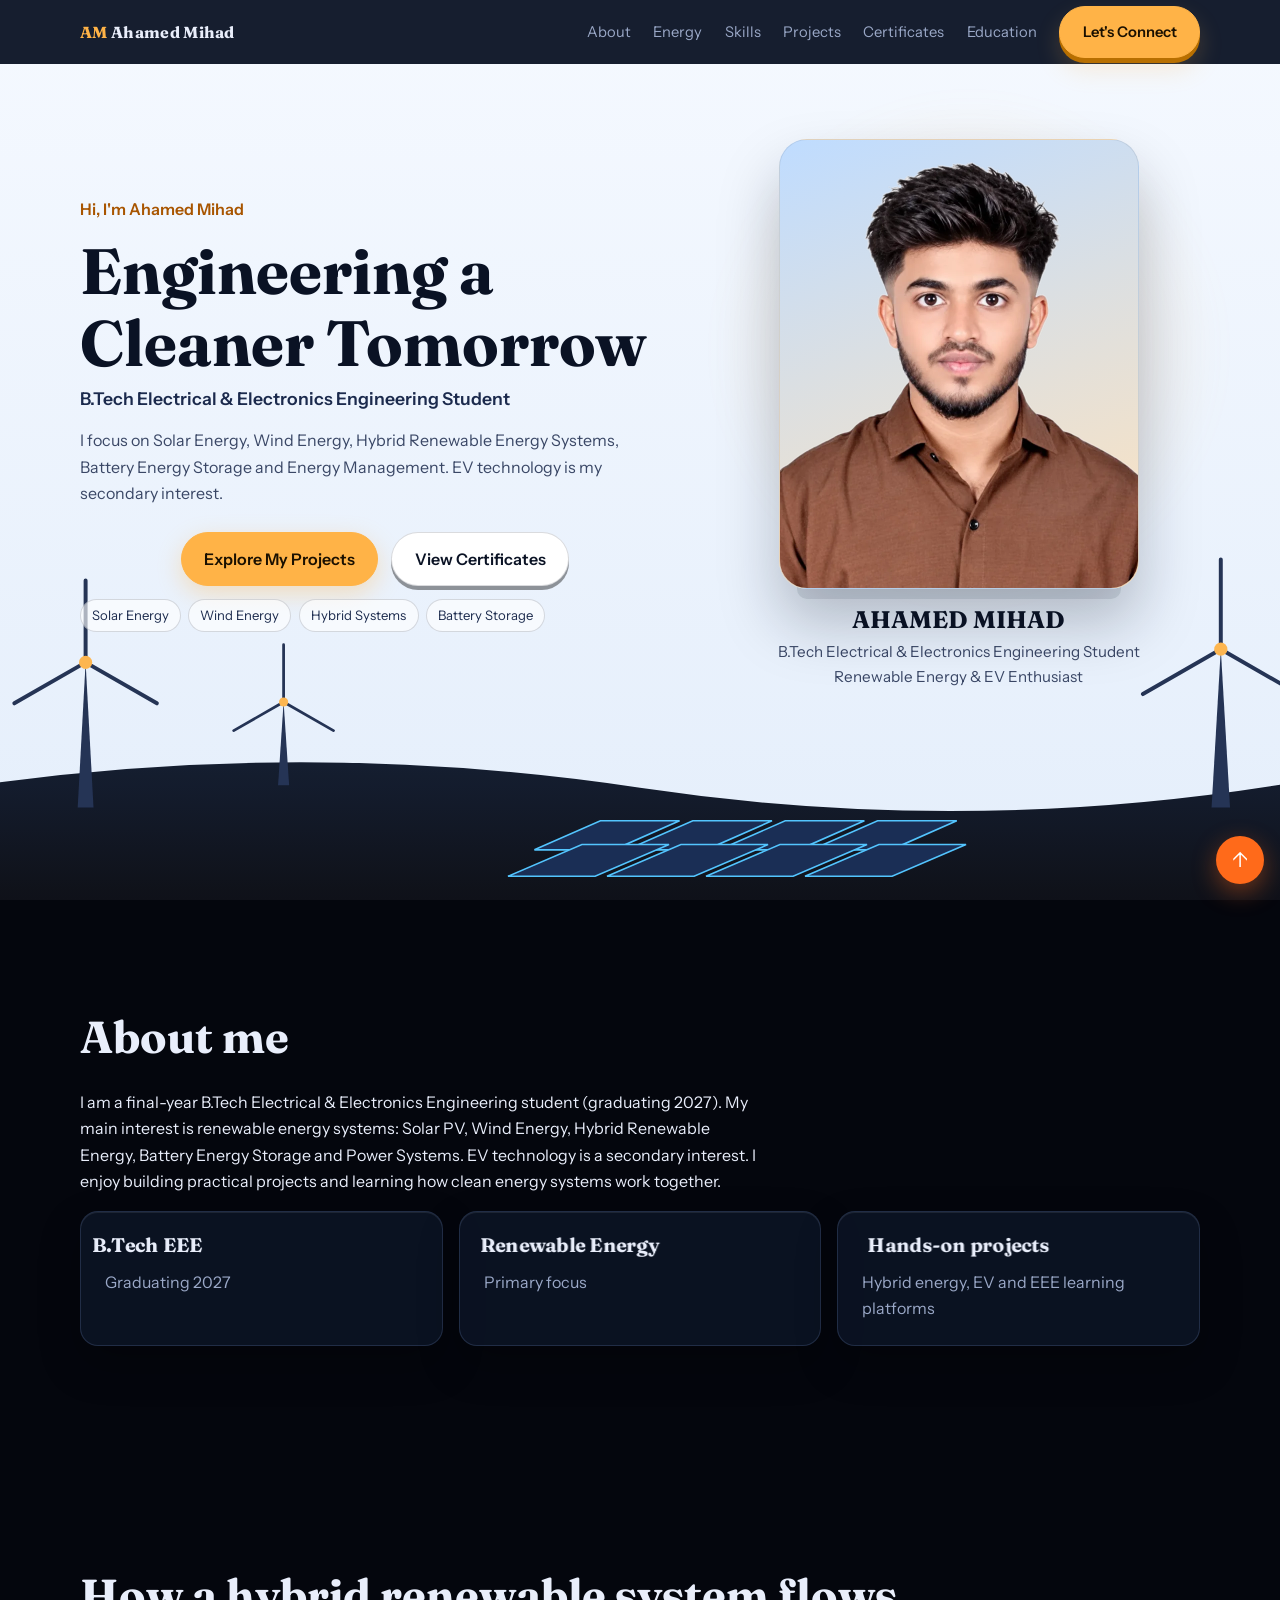
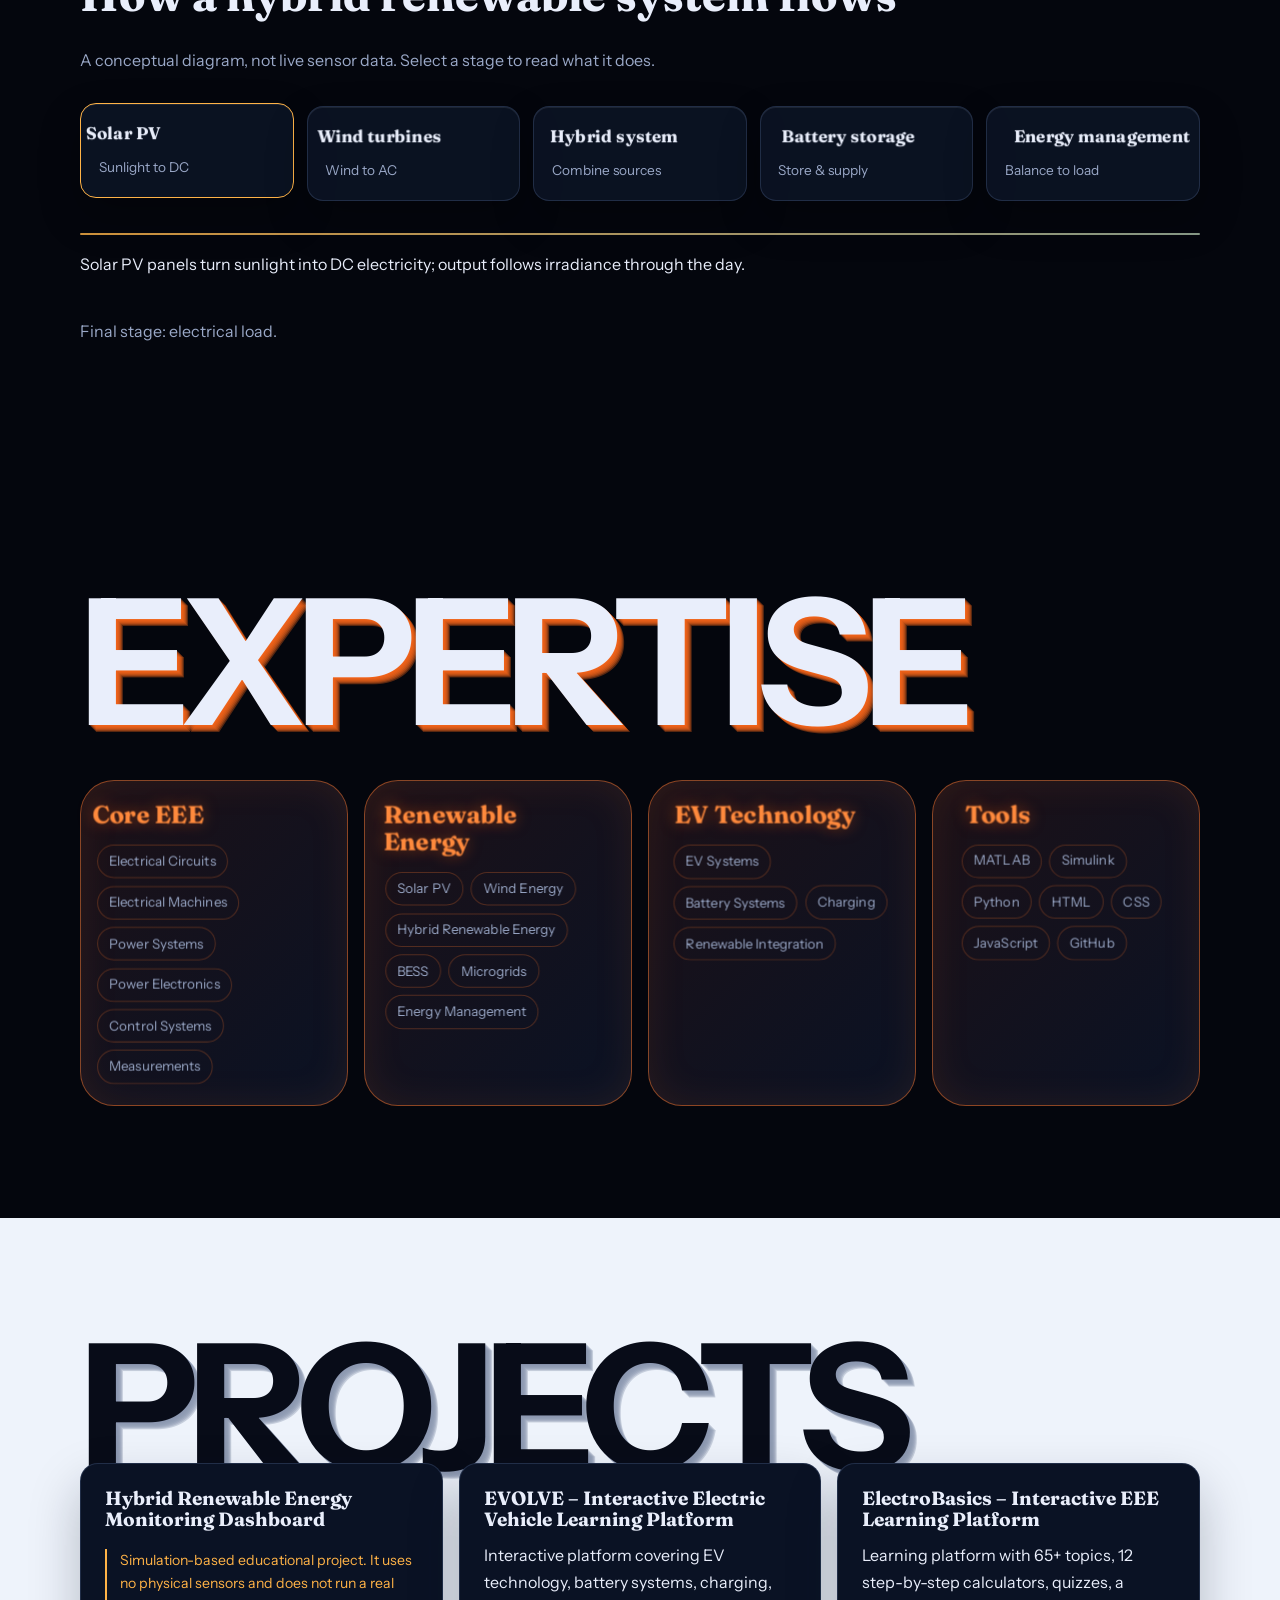
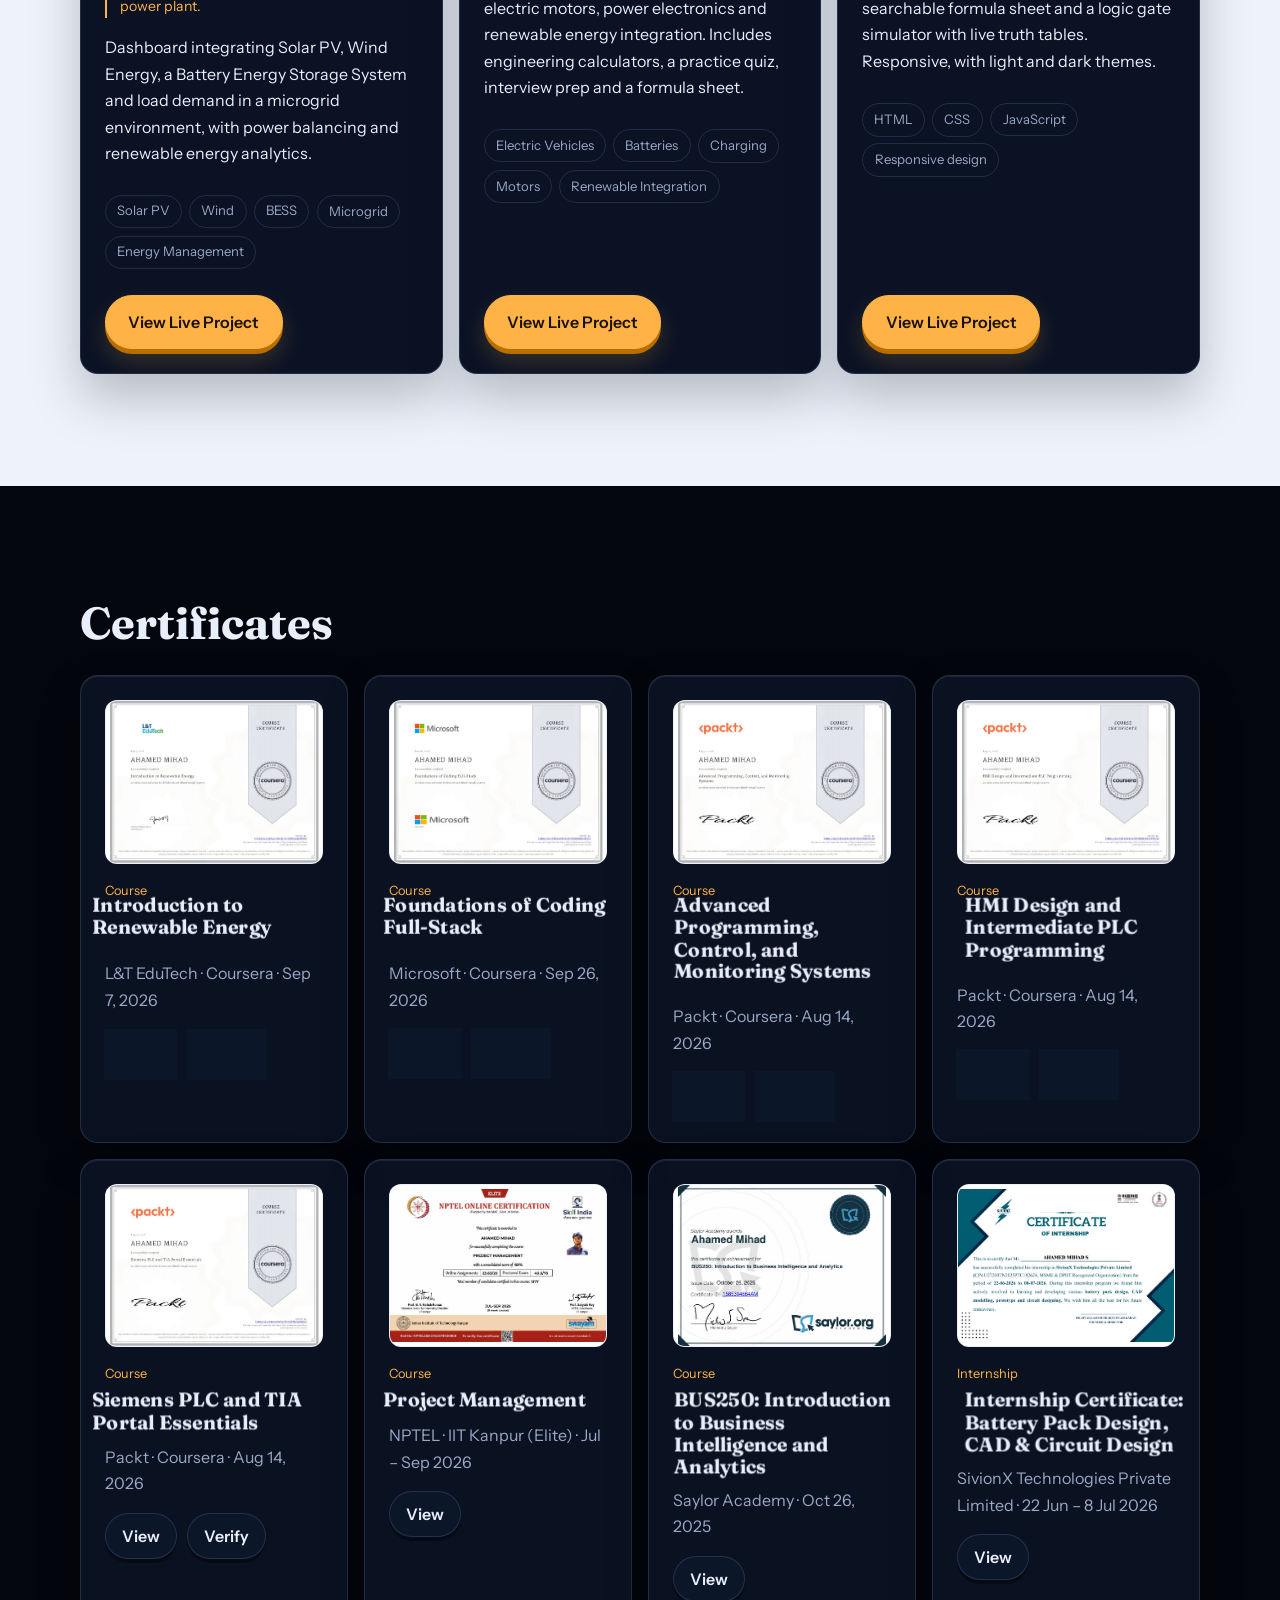
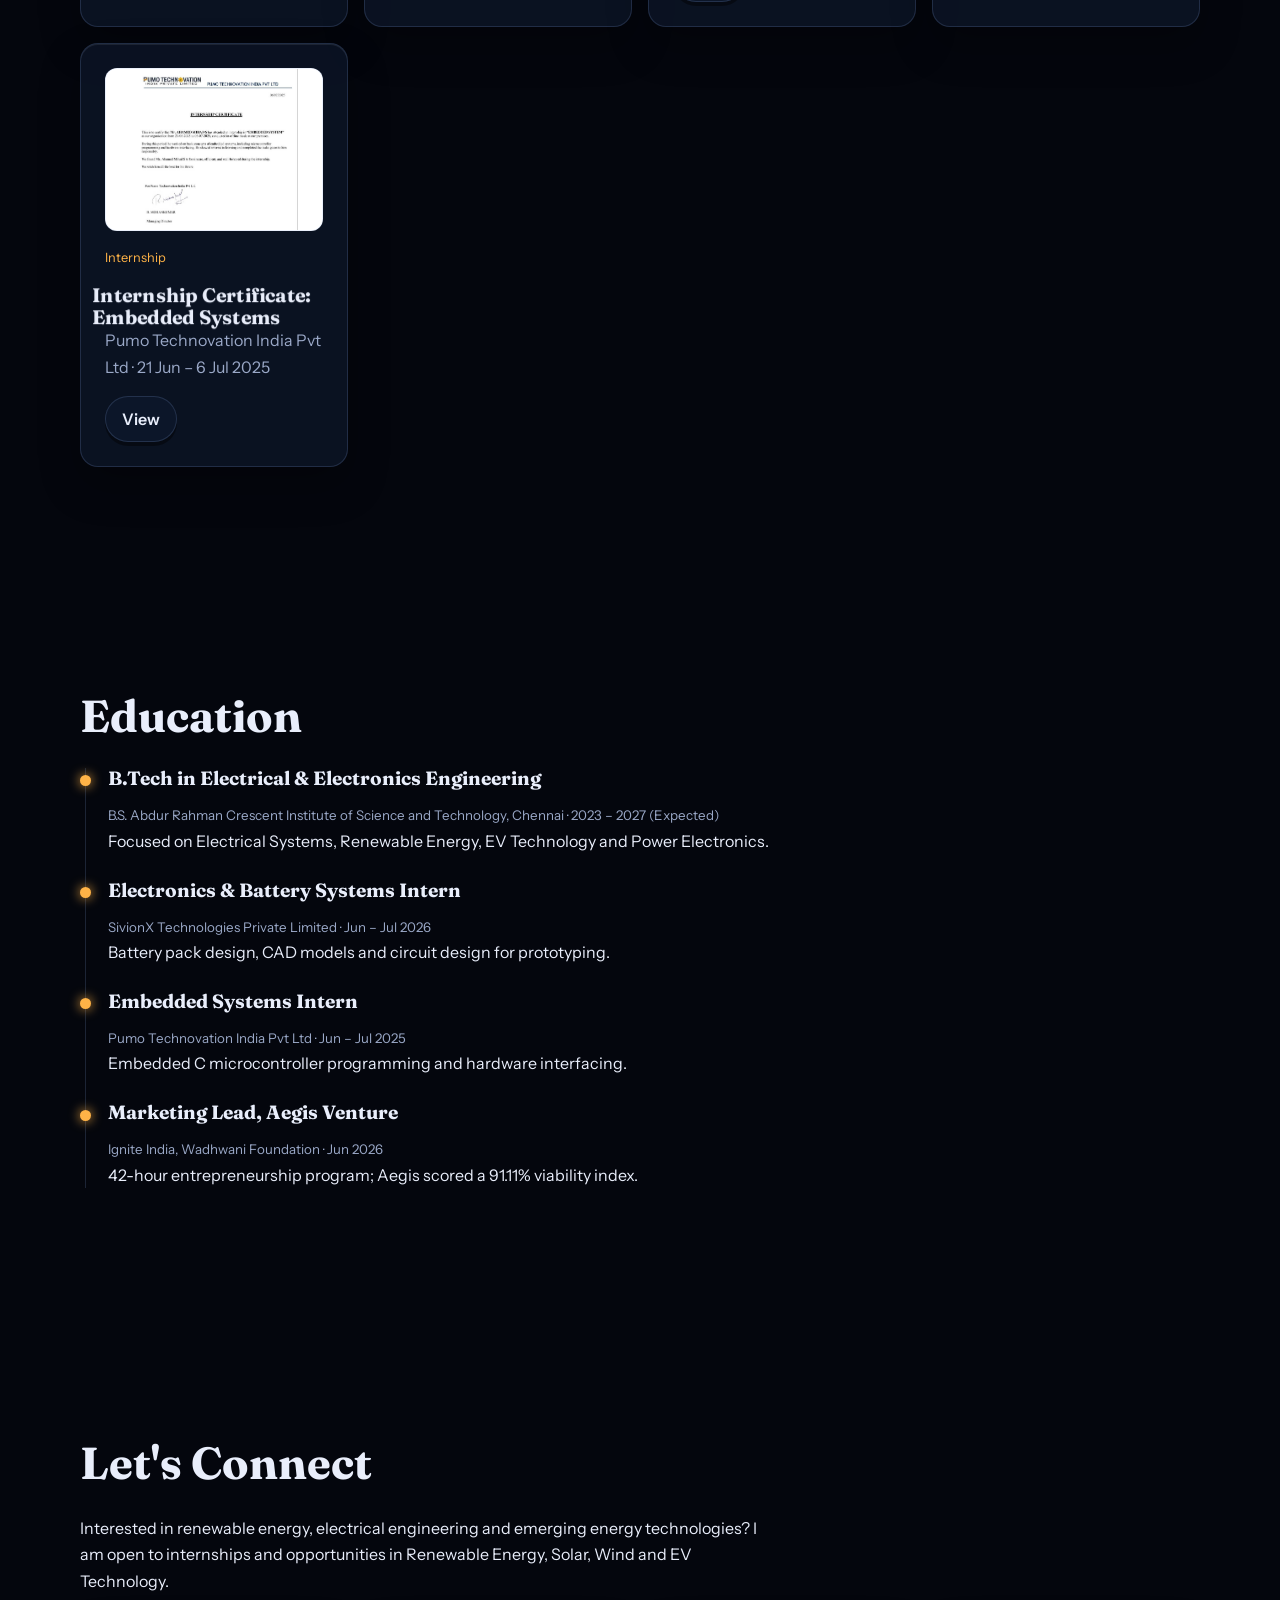
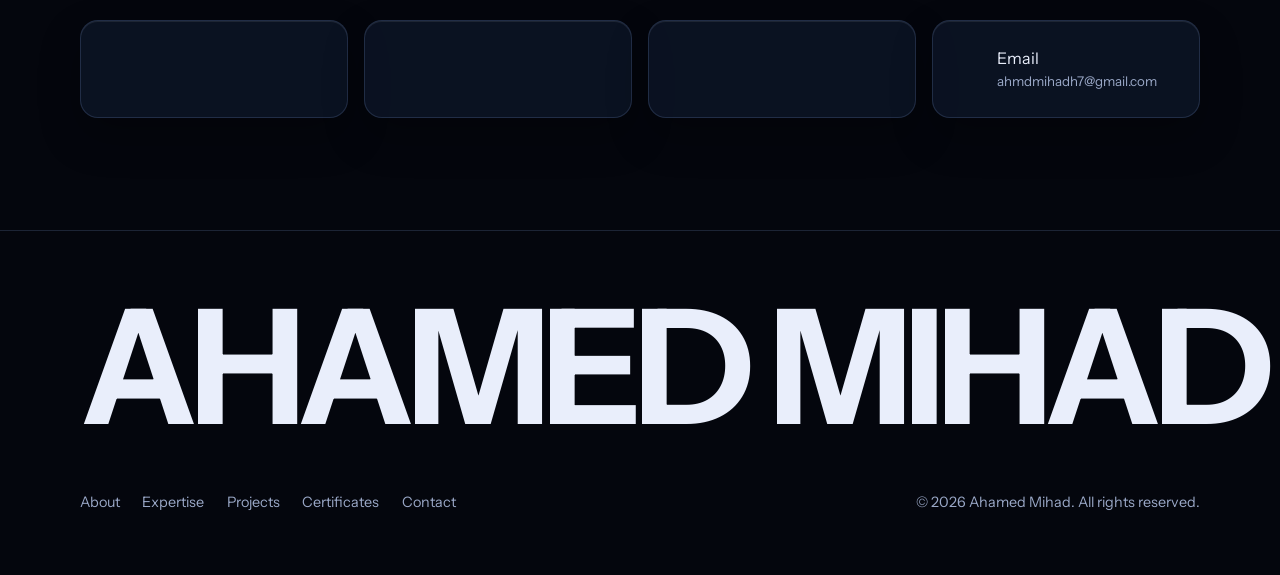
==== commit 514562d8: "commit" ====
--- a/index.html
+++ b/index.html
@@ -195,51 +195,6 @@
 dialog{border:1px solid var(--line);background:#0a1224;color:var(--tx);padding:1rem;border-radius:16px;max-width:min(96vw,1000px)}
 dialog::backdrop{background:#000d}dialog img{display:block;max-width:100%;max-height:82vh;margin:0 auto;background:#fff}
 dialog .x{position:absolute;right:.6rem;top:.6rem;z-index:2;width:44px;height:44px;border-radius:50%;border:1px solid var(--line);background:#0a1224e0;color:#fff;font-size:1.1rem}
-
-/* refined navy + gold system */
-:root{--bg:#0a0f1a;--navy:#0e1626;--panel:rgba(22,31,50,.72);--line:rgba(150,172,210,.16);--mut:#9aa7c0;--amber:#d4af6a;--blue:#7f9ec9}
-#home{display:block;min-height:100svh;padding:0;overflow:hidden;background:radial-gradient(60% 55% at 22% 50%,#1b2a4733,transparent 70%),linear-gradient(#0a0f1a,#0e1626)}
-.hero3{min-height:100svh;display:grid;grid-template-columns:45fr 55fr;gap:clamp(2rem,6vw,5rem);align-items:center;padding-top:6rem;padding-bottom:3rem}
-.pcol{display:flex;justify-content:center}
-.pframe{width:min(440px,100%);aspect-ratio:4/5;border-radius:22px;overflow:hidden;position:relative;background:radial-gradient(70% 60% at 50% 30%,#2a3b60,#121a2c 75%);border:1px solid #d4af6a40;box-shadow:0 30px 70px #000a,0 0 0 8px #ffffff05;transition:transform .25s ease-out}
-.pframe img{width:100%;height:100%;object-fit:cover;object-position:center top;display:block}
-.pframe::after{content:"";position:absolute;inset:0;background:linear-gradient(180deg,transparent 70%,#0a0f1a66);pointer-events:none}
-#home .label{color:var(--amber);font-size:.8rem;font-weight:600;letter-spacing:.28em;margin:0 0 1rem}
-#home .hero3 h1{color:#f1f4fb;font-size:clamp(2.4rem,5.2vw,4.4rem);letter-spacing:-.01em;margin:0 0 .5rem;text-shadow:none}
-#home .subt{font:500 clamp(1.1rem,2vw,1.4rem)/1.4 "Instrument Sans",sans-serif;color:#c9d3e8;margin:0 0 1rem}
-#home .desc{color:var(--mut);font-size:1.05rem;max-width:46ch;margin-bottom:1.8rem}
-#home .cta{justify-content:flex-start;margin:0}
-#home .btn:not(.pri){color:var(--tx);background:transparent;border-color:#d4af6a55}
-#home .btn.pri{background:var(--amber);color:#14100a;border-color:var(--amber);box-shadow:0 10px 26px #d4af6a2e}
-.btn,.btn.pri{box-shadow:none}.btn.pri{box-shadow:0 10px 26px #d4af6a2e}
-.btn.pri:active,.btn:active{box-shadow:none}
-@media(max-width:820px){.hero3{grid-template-columns:1fr;min-height:0;padding-top:5.5rem;padding-bottom:3rem;gap:2rem}.pframe{width:min(340px,82vw)}.tcol{text-align:left}}
-/* calm the rest of the page */
-.giant{font:700 clamp(1.8rem,4.5vw,2.8rem)/1.12 Fraunces,Georgia,serif;letter-spacing:0;margin:0 0 .6em}
-#projects{background:var(--bg);color:var(--tx)}
-#projects .giant{color:var(--tx);margin:0 0 .6em;text-shadow:none}
-#projects .cols{margin-top:0}
-#projects .card{background:#101a2c;box-shadow:0 18px 40px #00000050}
-#skills .giant{text-shadow:none}
-#skills .card{border:1px solid #d4af6a30;border-radius:18px;background:var(--panel);box-shadow:none}
-#skills .card h3{color:var(--amber);text-shadow:none;font-size:1.2rem}
-#skills .chips li{border-color:var(--line)}
-.fbig{font-size:clamp(1.6rem,4vw,2.4rem);letter-spacing:-.01em;margin-bottom:1.4rem}
-.top{background:var(--amber);color:#14100a;box-shadow:0 8px 20px #0008}
-.rv{transform:translateY(24px)}
-
-html,body{overflow-x:clip}
-.sl-head{display:flex;align-items:flex-end;justify-content:space-between;gap:1rem;margin-bottom:1.2rem}.sl-head h2{margin:0}
-.sl-ctl{display:flex;gap:.5rem}
-.sl-btn{width:46px;height:46px;border-radius:50%;border:1px solid #d4af6a55;background:transparent;color:var(--tx);font-size:1.2rem;cursor:pointer;transition:background .2s,opacity .2s}
-.sl-btn:hover:not(:disabled){background:var(--amber);color:#14100a}.sl-btn:disabled{opacity:.35;cursor:default}
-.certs{display:flex;gap:1rem;overflow-x:auto;scroll-snap-type:x mandatory;overscroll-behavior-x:contain;-webkit-overflow-scrolling:touch;padding:.4rem .2rem 1.2rem;perspective:none;scrollbar-width:thin;scrollbar-color:#d4af6a66 transparent}
-.certs .cert{flex:0 0 min(86%,340px);scroll-snap-align:start;display:flex;flex-direction:column}
-.certs .cert .row{margin-top:auto;padding-top:.8rem}
-@media(min-width:700px){.certs .cert{flex-basis:calc((100% - 1rem)/2)}}
-@media(min-width:1040px){.certs .cert{flex-basis:calc((100% - 2rem)/3)}}
-@media(max-width:1040px){.menu{display:block}.links{position:fixed;inset:64px 0 auto 0;margin-top:env(safe-area-inset-top,0px);flex-direction:column;align-items:stretch;gap:0;background:var(--navy);padding:.5rem 1.2rem 1rem;display:none;border-bottom:1px solid var(--line)}.links.open{display:flex}.links a{padding:.9rem 0;border-bottom:1px solid var(--line);font-size:1rem}.links .btn{justify-content:center;margin-top:.8rem;padding:.8rem 1.4rem}}
-@media(max-width:480px){.sl-btn{width:44px;height:44px}.sl-head h2{font-size:1.6rem}}
 </style>
 </head>
 <body>
@@ -247,19 +202,38 @@
 <a class="logo" href="#home"><b>AM</b> Ahamed Mihad</a>
 <button class="menu" id="menu" aria-label="Open menu" aria-expanded="false">☰</button>
 <div class="links" id="links">
-<a href="#about">About</a><a href="#skills">Skills</a><a href="#projects">Projects</a><a href="#certificates">Certificates</a><a href="#education">Education</a><a href="#internships">Internships</a>
+<a href="#about">About</a><a href="#focus">Energy</a><a href="#skills">Skills</a><a href="#projects">Projects</a><a href="#certificates">Certificates</a><a href="#education">Education</a>
 <a class="btn pri" href="#contact">Let's Connect</a></div></nav></div></header>
 
 <main>
 <section id="home">
-<div class="wrap hero3">
-<div class="pcol"><div class="pframe" id="frame"><img src="[data-uri]" alt="Portrait of Ahamed Mihad" width="716" height="920" fetchpriority="high"></div></div>
-<div class="tcol">
-<p class="label">EEE | RENEWABLE ENERGY</p>
-<h1>AHAMED MIHAD</h1>
-<p class="subt">Electrical &amp; Electronics Engineering Student</p>
-<p class="desc">Exploring solar energy, wind power, battery storage, and sustainable energy systems.</p>
-<div class="cta"><a class="btn pri" href="#projects">Explore Projects</a><a class="btn" href="#contact">Contact Me</a></div>
+<div class="sun" aria-hidden="true"></div>
+<canvas id="dust" aria-hidden="true"></canvas>
+<svg id="scene" viewBox="0 0 1200 300" preserveAspectRatio="xMidYMax slice" aria-hidden="true">
+<defs><linearGradient id="g" x1="0" y1="0" x2="0" y2="1"><stop offset="0" stop-color="#0a1428"/><stop offset="1" stop-color="#04060d"/></linearGradient></defs>
+<path d="M0 230 Q300 170 600 215 T1200 190 V300 H0Z" fill="url(#g)"/>
+<g stroke="#e9eefb" stroke-width="3" stroke-linecap="round">
+<g transform="translate(180 120)"><path d="M0 0 L-6 110 H6Z" fill="#1b2a4d" stroke="none"/><g class="blades"><path d="M0 0 L0 -62M0 0 L54 31M0 0 L-54 31" stroke="#a9bde6"/></g><circle r="5" fill="#ffb347" stroke="none"/></g>
+<g transform="translate(330 150) scale(.7)"><path d="M0 0 L-6 90 H6Z" fill="#1b2a4d" stroke="none"/><g class="blades b"><path d="M0 0 L0 -62M0 0 L54 31M0 0 L-54 31" stroke="#6f86b8"/></g><circle r="5" fill="#ffb347" stroke="none"/></g>
+<g transform="translate(1040 110)"><path d="M0 0 L-7 120 H7Z" fill="#1b2a4d" stroke="none"/><g class="blades"><path d="M0 0 L0 -68M0 0 L59 34M0 0 L-59 34" stroke="#a9bde6"/></g><circle r="5" fill="#ffb347" stroke="none"/></g>
+</g>
+<g fill="#10244d" stroke="#4cc3ff" stroke-width="1.2">
+<path d="M520 262 l50 -22 h60 l-50 22z"/><path d="M590 262 l50 -22 h60 l-50 22z"/><path d="M660 262 l50 -22 h60 l-50 22z"/><path d="M730 262 l50 -22 h60 l-50 22z"/>
+<path d="M500 282 l56 -24 h66 l-56 24z"/><path d="M575 282 l56 -24 h66 l-56 24z"/><path d="M650 282 l56 -24 h66 l-56 24z"/><path d="M725 282 l56 -24 h66 l-56 24z"/></g>
+</svg>
+<div class="wrap hero2">
+<div class="txt2">
+<p class="hi">Hi, I'm Ahamed Mihad</p>
+<h1 id="headline">Engineering a Cleaner Tomorrow</h1>
+<p class="role">B.Tech Electrical &amp; Electronics Engineering Student</p>
+<p class="sub">I focus on Solar Energy, Wind Energy, Hybrid Renewable Energy Systems, Battery Energy Storage and Energy Management. EV technology is my secondary interest.</p>
+<div class="cta"><a class="btn pri" href="#projects">Explore My Projects</a><a class="btn" href="#certificates">View Certificates</a></div>
+<ul class="chips"><li>Solar Energy</li><li>Wind Energy</li><li>Hybrid Systems</li><li>Battery Storage</li></ul>
+</div>
+<div class="portrait">
+<div class="frame" id="frame"><img src="[data-uri]" alt="Portrait of Ahamed Mihad" width="716" height="920" fetchpriority="high"></div>
+<h2>AHAMED MIHAD</h2>
+<p>B.Tech Electrical &amp; Electronics Engineering Student<br>Renewable Energy &amp; EV Enthusiast</p>
 </div></div>
 </section>
 
@@ -272,8 +246,23 @@
 <div class="card"><h3>Hands-on projects</h3><span class="sub">Hybrid energy, EV and EEE learning platforms</span></div>
 </div></div></section>
 
+<section id="focus"><div class="wrap rv">
+<h2>How a hybrid renewable system flows</h2>
+<p class="sub">A conceptual diagram, not live sensor data. Select a stage to read what it does.</p>
+<div class="flow" role="group" aria-label="Energy flow stages">
+<button class="node" aria-pressed="true" data-t="Solar PV panels turn sunlight into DC electricity; output follows irradiance through the day."><b>Solar PV</b><span>Sunlight to DC</span></button>
+<button class="node" aria-pressed="false" data-t="Wind turbines convert wind into AC power; output depends on wind speed and complements solar at night."><b>Wind turbines</b><span>Wind to AC</span></button>
+<button class="node" aria-pressed="false" data-t="The hybrid system combines both sources so one covers the gaps of the other, usually inside a microgrid."><b>Hybrid system</b><span>Combine sources</span></button>
+<button class="node" aria-pressed="false" data-t="Battery Energy Storage (BESS) charges when generation exceeds demand and discharges when it falls short."><b>Battery storage</b><span>Store &amp; supply</span></button>
+<button class="node" aria-pressed="false" data-t="Energy management decides how generation, storage and load are balanced so supply meets demand."><b>Energy management</b><span>Balance to load</span></button>
+</div>
+<div class="bar" aria-hidden="true"></div>
+<p id="detail" aria-live="polite">Solar PV panels turn sunlight into DC electricity; output follows irradiance through the day.</p>
+<p class="sub">Final stage: electrical load.</p>
+</div></section>
+
 <section id="skills"><div class="wrap rv">
-<h2 class="giant">Technical skills</h2>
+<h2 class="giant">EXPERTISE</h2>
 <div class="cols">
 <div class="card"><h3>Core EEE</h3><ul class="chips"><li>Electrical Circuits</li><li>Electrical Machines</li><li>Power Systems</li><li>Power Electronics</li><li>Control Systems</li><li>Measurements</li></ul></div>
 <div class="card"><h3>Renewable Energy</h3><ul class="chips"><li>Solar PV</li><li>Wind Energy</li><li>Hybrid Renewable Energy</li><li>BESS</li><li>Microgrids</li><li>Energy Management</li></ul></div>
@@ -282,7 +271,7 @@
 </div></div></section>
 
 <section id="projects"><div class="wrap rv">
-<h2 class="giant">Featured projects</h2>
+<h2 class="giant">PROJECTS</h2>
 <div class="cols">
 <article class="card proj"><h3>Hybrid Renewable Energy Monitoring Dashboard</h3>
 <p class="note">Simulation-based educational project. It uses no physical sensors and does not run a real power plant.</p>
@@ -300,8 +289,8 @@
 </div></div></section>
 
 <section id="certificates"><div class="wrap rv">
-<div class="sl-head"><h2>Certificates</h2><div class="sl-ctl"><button class="sl-btn" id="cprev" type="button" aria-label="Previous certificates">←</button><button class="sl-btn" id="cnext" type="button" aria-label="Next certificates">→</button></div></div>
-<div class="certs" id="certs" tabindex="0" role="region" aria-label="Certificates, scroll horizontally">
+<h2>Certificates</h2>
+<div class="certs" id="certs">
 <article class="card cert"><button class="img" type="button" data-t="Introduction to Renewable Energy" aria-label="View certificate: Introduction to Renewable Energy"><img src="[data-uri]" alt="Certificate: Introduction to Renewable Energy" loading="lazy"></button>
 <p class="kind">Course</p><h3>Introduction to Renewable Energy</h3><p class="sub">L&amp;T EduTech · Coursera · Sep 7, 2026</p>
 <div class="row"><button class="btn view" type="button">View</button><a class="btn" href="https://coursera.org/verify/IY9QO229NRQO" target="_blank" rel="noopener">Verify</a></div></article>
@@ -335,11 +324,6 @@
 <h2>Education</h2>
 <div class="tl">
 <div><h3>B.Tech in Electrical &amp; Electronics Engineering</h3><small>B.S. Abdur Rahman Crescent Institute of Science and Technology, Chennai · 2023 – 2027 (Expected)</small><p>Focused on Electrical Systems, Renewable Energy, EV Technology and Power Electronics.</p></div>
-</div></div></section>
-
-<section id="internships"><div class="wrap rv">
-<h2>Internships &amp; Experience</h2>
-<div class="tl">
 <div><h3>Electronics &amp; Battery Systems Intern</h3><small>SivionX Technologies Private Limited · Jun – Jul 2026</small><p>Battery pack design, CAD models and circuit design for prototyping.</p></div>
 <div><h3>Embedded Systems Intern</h3><small>Pumo Technovation India Pvt Ltd · Jun – Jul 2025</small><p>Embedded C microcontroller programming and hardware interfacing.</p></div>
 <div><h3>Marketing Lead, Aegis Venture</h3><small>Ignite India, Wadhwani Foundation · Jun 2026</small><p>42-hour entrepreneurship program; Aegis scored a 91.11% viability index.</p></div>
@@ -356,7 +340,7 @@
 </div></div></section>
 </main>
 <footer><div class="wrap"><div class="fbig" aria-hidden="true">AHAMED MIHAD</div>
-<div class="frow"><nav aria-label="Quick links"><a href="#about">About</a><a href="#skills">Expertise</a><a href="#projects">Projects</a><a href="#certificates">Certificates</a><a href="#education">Education</a><a href="#internships">Internships</a><a href="#contact">Contact</a></nav><span>© 2026 Ahamed Mihad. All rights reserved.</span></div></div></footer>
+<div class="frow"><nav aria-label="Quick links"><a href="#about">About</a><a href="#skills">Expertise</a><a href="#projects">Projects</a><a href="#certificates">Certificates</a><a href="#contact">Contact</a></nav><span>© 2026 Ahamed Mihad. All rights reserved.</span></div></div></footer>
 <a class="top" href="#home" aria-label="Back to top">↑</a>
 
 <dialog id="lb" aria-label="Certificate viewer"><button class="x" type="button" aria-label="Close">✕</button><img alt=""></dialog>
@@ -366,21 +350,24 @@
 var m=document.getElementById('menu'),l=document.getElementById('links');
 m.onclick=function(){var o=l.classList.toggle('open');m.setAttribute('aria-expanded',o)};
 l.addEventListener('click',function(e){if(e.target.tagName==='A'){l.classList.remove('open');m.setAttribute('aria-expanded',false)}});
+document.querySelectorAll('.node').forEach(function(n){n.onclick=function(){document.querySelectorAll('.node').forEach(function(x){x.setAttribute('aria-pressed',false)});n.setAttribute('aria-pressed',true);document.getElementById('detail').textContent=n.dataset.t}});
 var io=new IntersectionObserver(function(es){es.forEach(function(e){if(e.isIntersecting){e.target.classList.add('in');io.unobserve(e.target)}})},{threshold:.12});
 document.querySelectorAll('.rv').forEach(function(x){io.observe(x)});
 document.querySelectorAll('.proj').forEach(function(p){p.addEventListener('pointermove',function(e){var r=p.getBoundingClientRect();p.style.setProperty('--mx',(e.clientX-r.left)+'px');p.style.setProperty('--my',(e.clientY-r.top)+'px')})});
-var cs=document.getElementById('certs'),pv=document.getElementById('cprev'),nx=document.getElementById('cnext');
-function stp(){return cs.querySelector('.cert').getBoundingClientRect().width+16}
-function upd(){pv.disabled=cs.scrollLeft<4;nx.disabled=cs.scrollLeft+cs.clientWidth>=cs.scrollWidth-4}
-pv.onclick=function(){cs.scrollBy({left:-stp(),behavior:rm?'auto':'smooth'})};
-nx.onclick=function(){cs.scrollBy({left:stp(),behavior:rm?'auto':'smooth'})};
-cs.addEventListener('scroll',upd,{passive:true});addEventListener('resize',upd);upd();
 var lb=document.getElementById('lb'),lbi=lb.querySelector('img');
 document.querySelectorAll('.cert').forEach(function(c){function o(){var i=c.querySelector('.img img');lbi.src=i.src;lbi.alt=i.alt;lb.showModal()}c.querySelector('.img').onclick=o;c.querySelector('.view').onclick=o});
 lb.querySelector('.x').onclick=function(){lb.close()};lb.addEventListener('click',function(e){if(e.target===lb)lb.close()});
 if(rm)return;
 if(matchMedia('(hover:hover) and (pointer:fine)').matches){document.querySelectorAll('.card,.node').forEach(function(el){el.addEventListener('pointermove',function(e){var r=el.getBoundingClientRect(),x=(e.clientX-r.left)/r.width-.5,y=(e.clientY-r.top)/r.height-.5;el.style.transform='perspective(800px) rotateY('+x*9+'deg) rotateX('+(-y*9)+'deg)'});el.addEventListener('pointerleave',function(){el.style.transform=''})})}
+var f=document.getElementById('frame');
+document.getElementById('home').addEventListener('pointermove',function(e){var x=e.clientX/innerWidth-.5,y=e.clientY/innerHeight-.5;f.style.transform='rotateY('+(x*10)+'deg) rotateX('+(-y*8)+'deg)'});
+var c=document.getElementById('dust'),g=c.getContext('2d'),P=[],W,H,run=true;
+function rs(){W=c.width=c.offsetWidth;H=c.height=c.offsetHeight}rs();addEventListener('resize',rs);
+for(var i=0;i<38;i++)P.push({x:Math.random(),y:Math.random(),r:Math.random()*1.6+.4,v:Math.random()*.0004+.0001,a:Math.random()*.5+.2});
+new IntersectionObserver(function(e){run=e[0].isIntersecting;if(run)loop()}).observe(c);
+function loop(){if(!run)return;g.clearRect(0,0,W,H);P.forEach(function(p){p.y-=p.v;p.x+=p.v*.4;if(p.y<0){p.y=1;p.x=Math.random()}g.fillStyle='rgba(255,190,100,'+p.a+')';g.beginPath();g.arc(p.x*W,p.y*H,p.r,0,6.3);g.fill()});requestAnimationFrame(loop)}
+loop();
 })();
 </script>
 </body>
-</html>
+</html>
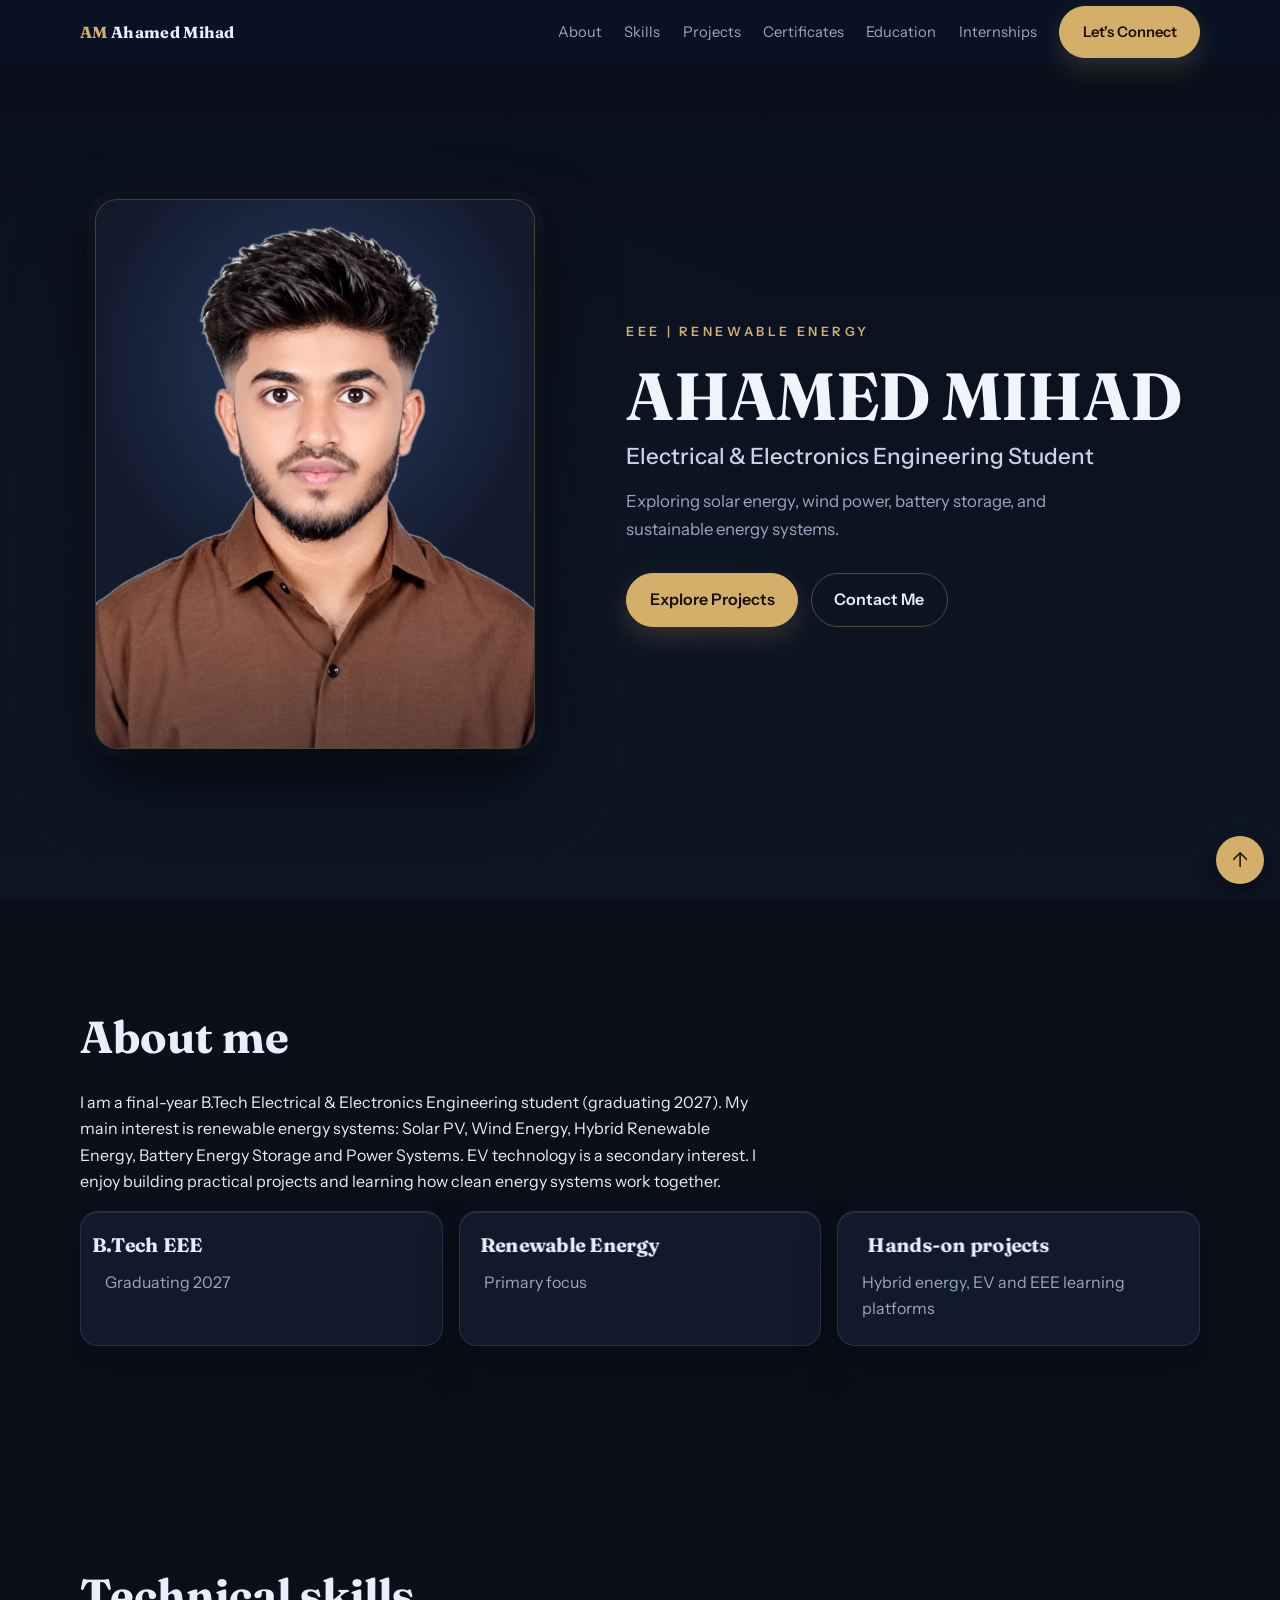
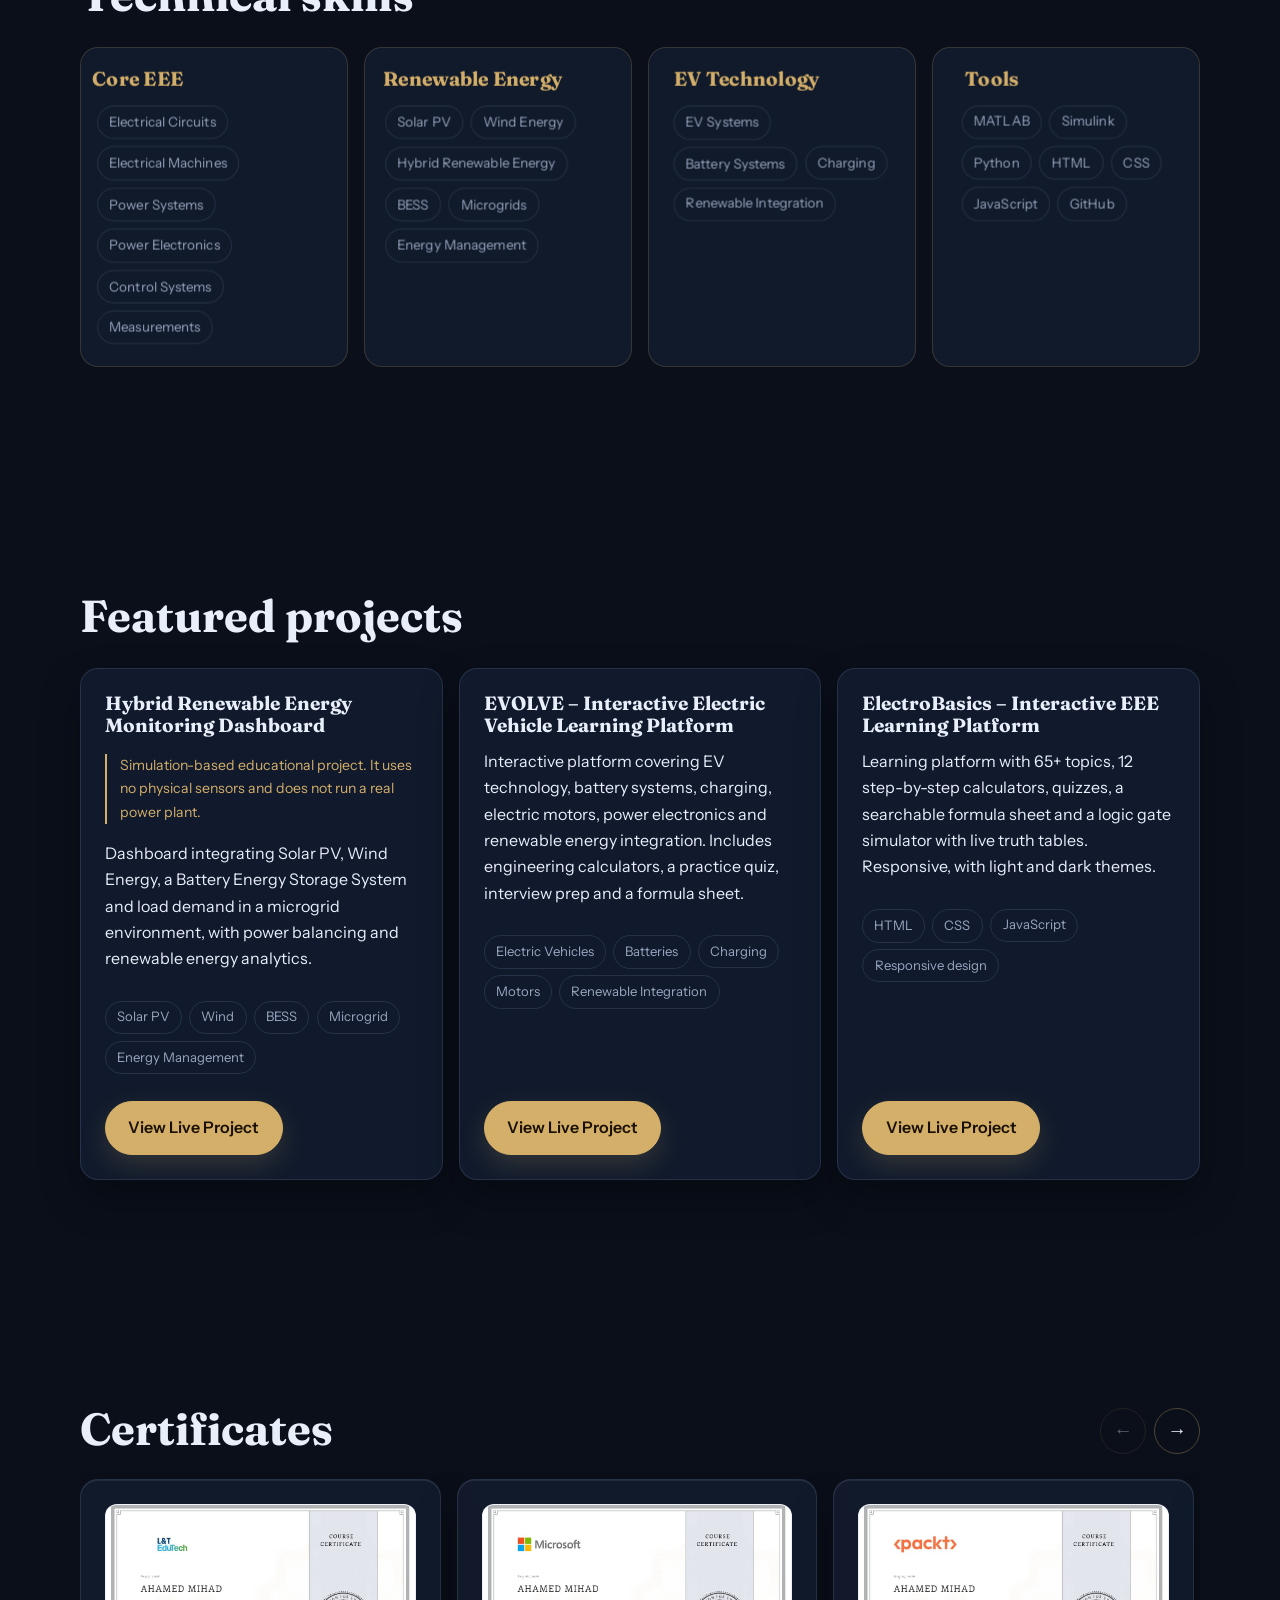
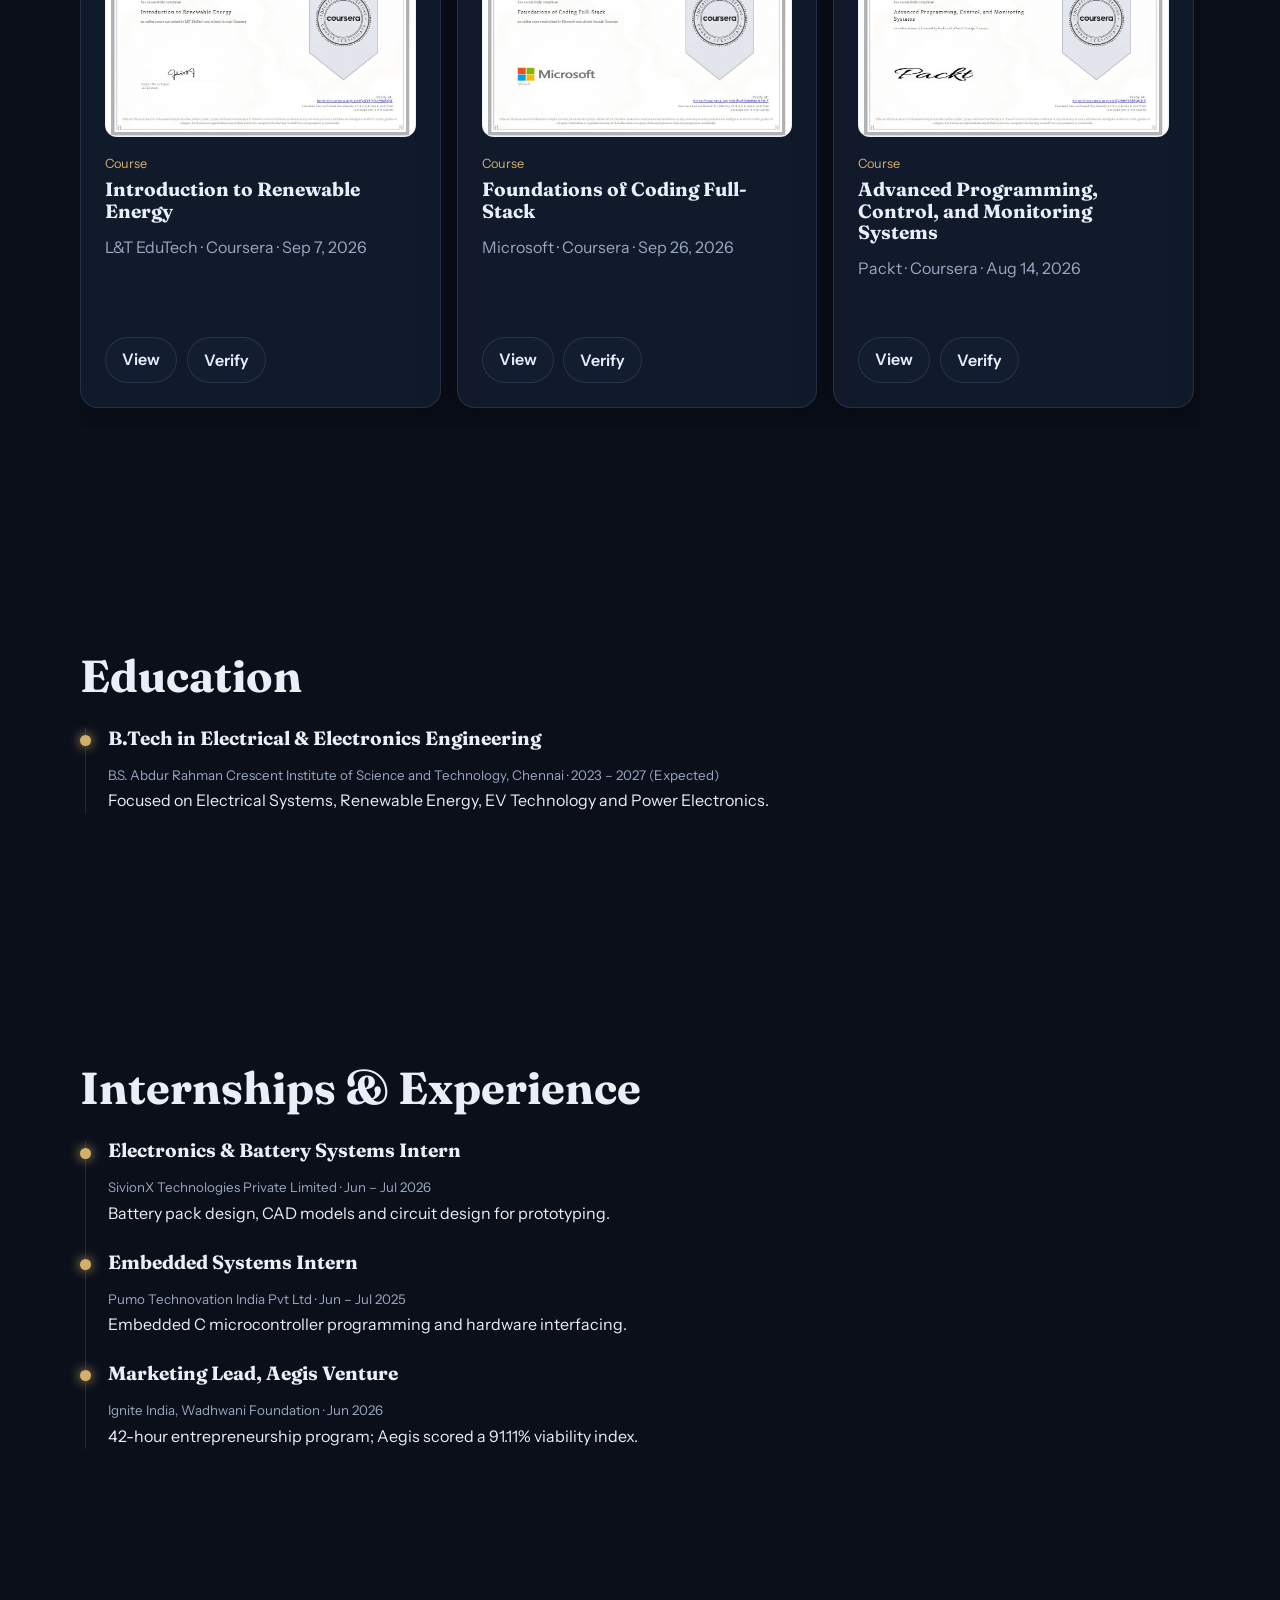
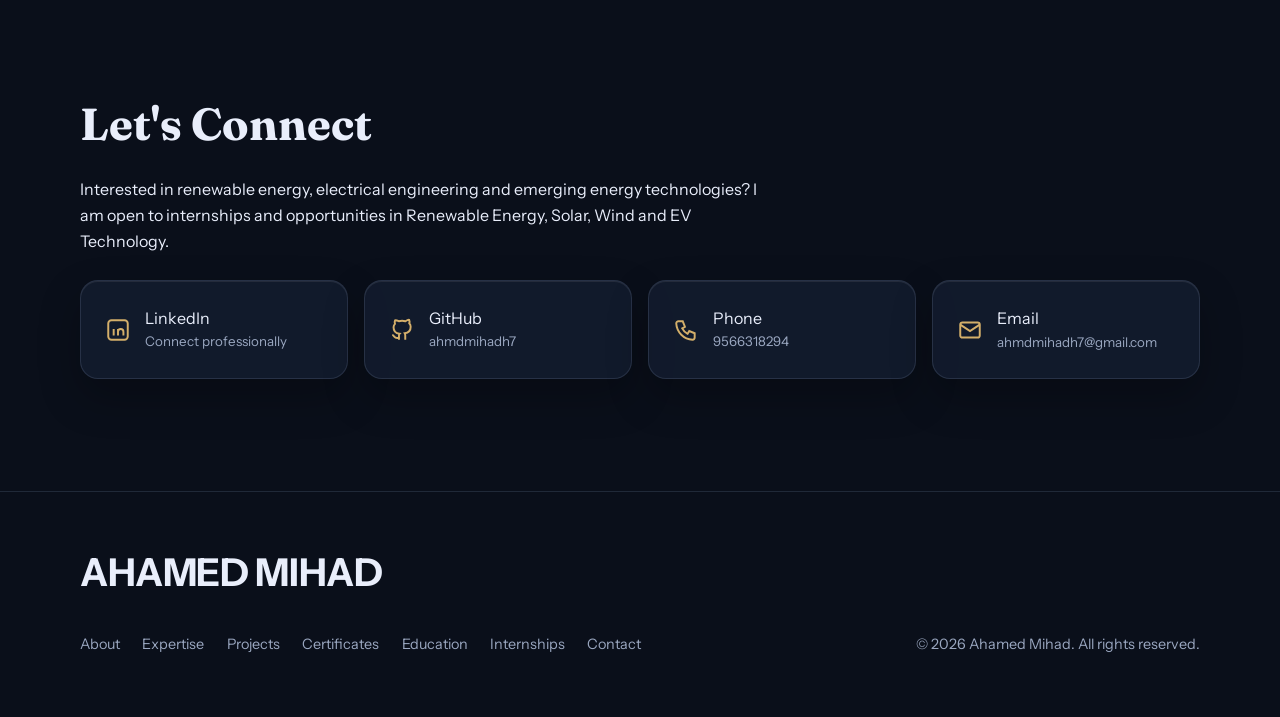
==== commit 4e273d1f: "New Commit" ====
--- a/index.html
+++ b/index.html
@@ -195,6 +195,51 @@
 dialog{border:1px solid var(--line);background:#0a1224;color:var(--tx);padding:1rem;border-radius:16px;max-width:min(96vw,1000px)}
 dialog::backdrop{background:#000d}dialog img{display:block;max-width:100%;max-height:82vh;margin:0 auto;background:#fff}
 dialog .x{position:absolute;right:.6rem;top:.6rem;z-index:2;width:44px;height:44px;border-radius:50%;border:1px solid var(--line);background:#0a1224e0;color:#fff;font-size:1.1rem}
+
+/* refined navy + gold system */
+:root{--bg:#0a0f1a;--navy:#0e1626;--panel:rgba(22,31,50,.72);--line:rgba(150,172,210,.16);--mut:#9aa7c0;--amber:#d4af6a;--blue:#7f9ec9}
+#home{display:block;min-height:100svh;padding:0;overflow:hidden;background:radial-gradient(60% 55% at 22% 50%,#1b2a4733,transparent 70%),linear-gradient(#0a0f1a,#0e1626)}
+.hero3{min-height:100svh;display:grid;grid-template-columns:45fr 55fr;gap:clamp(2rem,6vw,5rem);align-items:center;padding-top:6rem;padding-bottom:3rem}
+.pcol{display:flex;justify-content:center}
+.pframe{width:min(440px,100%);aspect-ratio:4/5;border-radius:22px;overflow:hidden;position:relative;background:radial-gradient(70% 60% at 50% 30%,#2a3b60,#121a2c 75%);border:1px solid #d4af6a40;box-shadow:0 30px 70px #000a,0 0 0 8px #ffffff05;transition:transform .25s ease-out}
+.pframe img{width:100%;height:100%;object-fit:cover;object-position:center top;display:block}
+.pframe::after{content:"";position:absolute;inset:0;background:linear-gradient(180deg,transparent 70%,#0a0f1a66);pointer-events:none}
+#home .label{color:var(--amber);font-size:.8rem;font-weight:600;letter-spacing:.28em;margin:0 0 1rem}
+#home .hero3 h1{color:#f1f4fb;font-size:clamp(2.4rem,5.2vw,4.4rem);letter-spacing:-.01em;margin:0 0 .5rem;text-shadow:none}
+#home .subt{font:500 clamp(1.1rem,2vw,1.4rem)/1.4 "Instrument Sans",sans-serif;color:#c9d3e8;margin:0 0 1rem}
+#home .desc{color:var(--mut);font-size:1.05rem;max-width:46ch;margin-bottom:1.8rem}
+#home .cta{justify-content:flex-start;margin:0}
+#home .btn:not(.pri){color:var(--tx);background:transparent;border-color:#d4af6a55}
+#home .btn.pri{background:var(--amber);color:#14100a;border-color:var(--amber);box-shadow:0 10px 26px #d4af6a2e}
+.btn,.btn.pri{box-shadow:none}.btn.pri{box-shadow:0 10px 26px #d4af6a2e}
+.btn.pri:active,.btn:active{box-shadow:none}
+@media(max-width:820px){.hero3{grid-template-columns:1fr;min-height:0;padding-top:5.5rem;padding-bottom:3rem;gap:2rem}.pframe{width:min(340px,82vw)}.tcol{text-align:left}}
+/* calm the rest of the page */
+.giant{font:700 clamp(1.8rem,4.5vw,2.8rem)/1.12 Fraunces,Georgia,serif;letter-spacing:0;margin:0 0 .6em}
+#projects{background:var(--bg);color:var(--tx)}
+#projects .giant{color:var(--tx);margin:0 0 .6em;text-shadow:none}
+#projects .cols{margin-top:0}
+#projects .card{background:#101a2c;box-shadow:0 18px 40px #00000050}
+#skills .giant{text-shadow:none}
+#skills .card{border:1px solid #d4af6a30;border-radius:18px;background:var(--panel);box-shadow:none}
+#skills .card h3{color:var(--amber);text-shadow:none;font-size:1.2rem}
+#skills .chips li{border-color:var(--line)}
+.fbig{font-size:clamp(1.6rem,4vw,2.4rem);letter-spacing:-.01em;margin-bottom:1.4rem}
+.top{background:var(--amber);color:#14100a;box-shadow:0 8px 20px #0008}
+.rv{transform:translateY(24px)}
+
+html,body{overflow-x:clip}
+.sl-head{display:flex;align-items:flex-end;justify-content:space-between;gap:1rem;margin-bottom:1.2rem}.sl-head h2{margin:0}
+.sl-ctl{display:flex;gap:.5rem}
+.sl-btn{width:46px;height:46px;border-radius:50%;border:1px solid #d4af6a55;background:transparent;color:var(--tx);font-size:1.2rem;cursor:pointer;transition:background .2s,opacity .2s}
+.sl-btn:hover:not(:disabled){background:var(--amber);color:#14100a}.sl-btn:disabled{opacity:.35;cursor:default}
+.certs{display:flex;gap:1rem;overflow-x:auto;scroll-snap-type:x mandatory;overscroll-behavior-x:contain;-webkit-overflow-scrolling:touch;padding:.4rem .2rem 1.2rem;perspective:none;scrollbar-width:thin;scrollbar-color:#d4af6a66 transparent}
+.certs .cert{flex:0 0 min(86%,340px);scroll-snap-align:start;display:flex;flex-direction:column}
+.certs .cert .row{margin-top:auto;padding-top:.8rem}
+@media(min-width:700px){.certs .cert{flex-basis:calc((100% - 1rem)/2)}}
+@media(min-width:1040px){.certs .cert{flex-basis:calc((100% - 2rem)/3)}}
+@media(max-width:1040px){.menu{display:block}.links{position:fixed;inset:64px 0 auto 0;margin-top:env(safe-area-inset-top,0px);flex-direction:column;align-items:stretch;gap:0;background:var(--navy);padding:.5rem 1.2rem 1rem;display:none;border-bottom:1px solid var(--line)}.links.open{display:flex}.links a{padding:.9rem 0;border-bottom:1px solid var(--line);font-size:1rem}.links .btn{justify-content:center;margin-top:.8rem;padding:.8rem 1.4rem}}
+@media(max-width:480px){.sl-btn{width:44px;height:44px}.sl-head h2{font-size:1.6rem}}
 </style>
 </head>
 <body>
@@ -202,38 +247,19 @@
 <a class="logo" href="#home"><b>AM</b> Ahamed Mihad</a>
 <button class="menu" id="menu" aria-label="Open menu" aria-expanded="false">☰</button>
 <div class="links" id="links">
-<a href="#about">About</a><a href="#focus">Energy</a><a href="#skills">Skills</a><a href="#projects">Projects</a><a href="#certificates">Certificates</a><a href="#education">Education</a>
+<a href="#about">About</a><a href="#skills">Skills</a><a href="#projects">Projects</a><a href="#certificates">Certificates</a><a href="#education">Education</a><a href="#internships">Internships</a>
 <a class="btn pri" href="#contact">Let's Connect</a></div></nav></div></header>
 
 <main>
 <section id="home">
-<div class="sun" aria-hidden="true"></div>
-<canvas id="dust" aria-hidden="true"></canvas>
-<svg id="scene" viewBox="0 0 1200 300" preserveAspectRatio="xMidYMax slice" aria-hidden="true">
-<defs><linearGradient id="g" x1="0" y1="0" x2="0" y2="1"><stop offset="0" stop-color="#0a1428"/><stop offset="1" stop-color="#04060d"/></linearGradient></defs>
-<path d="M0 230 Q300 170 600 215 T1200 190 V300 H0Z" fill="url(#g)"/>
-<g stroke="#e9eefb" stroke-width="3" stroke-linecap="round">
-<g transform="translate(180 120)"><path d="M0 0 L-6 110 H6Z" fill="#1b2a4d" stroke="none"/><g class="blades"><path d="M0 0 L0 -62M0 0 L54 31M0 0 L-54 31" stroke="#a9bde6"/></g><circle r="5" fill="#ffb347" stroke="none"/></g>
-<g transform="translate(330 150) scale(.7)"><path d="M0 0 L-6 90 H6Z" fill="#1b2a4d" stroke="none"/><g class="blades b"><path d="M0 0 L0 -62M0 0 L54 31M0 0 L-54 31" stroke="#6f86b8"/></g><circle r="5" fill="#ffb347" stroke="none"/></g>
-<g transform="translate(1040 110)"><path d="M0 0 L-7 120 H7Z" fill="#1b2a4d" stroke="none"/><g class="blades"><path d="M0 0 L0 -68M0 0 L59 34M0 0 L-59 34" stroke="#a9bde6"/></g><circle r="5" fill="#ffb347" stroke="none"/></g>
-</g>
-<g fill="#10244d" stroke="#4cc3ff" stroke-width="1.2">
-<path d="M520 262 l50 -22 h60 l-50 22z"/><path d="M590 262 l50 -22 h60 l-50 22z"/><path d="M660 262 l50 -22 h60 l-50 22z"/><path d="M730 262 l50 -22 h60 l-50 22z"/>
-<path d="M500 282 l56 -24 h66 l-56 24z"/><path d="M575 282 l56 -24 h66 l-56 24z"/><path d="M650 282 l56 -24 h66 l-56 24z"/><path d="M725 282 l56 -24 h66 l-56 24z"/></g>
-</svg>
-<div class="wrap hero2">
-<div class="txt2">
-<p class="hi">Hi, I'm Ahamed Mihad</p>
-<h1 id="headline">Engineering a Cleaner Tomorrow</h1>
-<p class="role">B.Tech Electrical &amp; Electronics Engineering Student</p>
-<p class="sub">I focus on Solar Energy, Wind Energy, Hybrid Renewable Energy Systems, Battery Energy Storage and Energy Management. EV technology is my secondary interest.</p>
-<div class="cta"><a class="btn pri" href="#projects">Explore My Projects</a><a class="btn" href="#certificates">View Certificates</a></div>
-<ul class="chips"><li>Solar Energy</li><li>Wind Energy</li><li>Hybrid Systems</li><li>Battery Storage</li></ul>
-</div>
-<div class="portrait">
-<div class="frame" id="frame"><img src="[data-uri]" alt="Portrait of Ahamed Mihad" width="716" height="920" fetchpriority="high"></div>
-<h2>AHAMED MIHAD</h2>
-<p>B.Tech Electrical &amp; Electronics Engineering Student<br>Renewable Energy &amp; EV Enthusiast</p>
+<div class="wrap hero3">
+<div class="pcol"><div class="pframe" id="frame"><img src="[data-uri]" alt="Portrait of Ahamed Mihad" width="716" height="920" fetchpriority="high"></div></div>
+<div class="tcol">
+<p class="label">EEE | RENEWABLE ENERGY</p>
+<h1>AHAMED MIHAD</h1>
+<p class="subt">Electrical &amp; Electronics Engineering Student</p>
+<p class="desc">Exploring solar energy, wind power, battery storage, and sustainable energy systems.</p>
+<div class="cta"><a class="btn pri" href="#projects">Explore Projects</a><a class="btn" href="#contact">Contact Me</a></div>
 </div></div>
 </section>
 
@@ -246,23 +272,8 @@
 <div class="card"><h3>Hands-on projects</h3><span class="sub">Hybrid energy, EV and EEE learning platforms</span></div>
 </div></div></section>
 
-<section id="focus"><div class="wrap rv">
-<h2>How a hybrid renewable system flows</h2>
-<p class="sub">A conceptual diagram, not live sensor data. Select a stage to read what it does.</p>
-<div class="flow" role="group" aria-label="Energy flow stages">
-<button class="node" aria-pressed="true" data-t="Solar PV panels turn sunlight into DC electricity; output follows irradiance through the day."><b>Solar PV</b><span>Sunlight to DC</span></button>
-<button class="node" aria-pressed="false" data-t="Wind turbines convert wind into AC power; output depends on wind speed and complements solar at night."><b>Wind turbines</b><span>Wind to AC</span></button>
-<button class="node" aria-pressed="false" data-t="The hybrid system combines both sources so one covers the gaps of the other, usually inside a microgrid."><b>Hybrid system</b><span>Combine sources</span></button>
-<button class="node" aria-pressed="false" data-t="Battery Energy Storage (BESS) charges when generation exceeds demand and discharges when it falls short."><b>Battery storage</b><span>Store &amp; supply</span></button>
-<button class="node" aria-pressed="false" data-t="Energy management decides how generation, storage and load are balanced so supply meets demand."><b>Energy management</b><span>Balance to load</span></button>
-</div>
-<div class="bar" aria-hidden="true"></div>
-<p id="detail" aria-live="polite">Solar PV panels turn sunlight into DC electricity; output follows irradiance through the day.</p>
-<p class="sub">Final stage: electrical load.</p>
-</div></section>
-
 <section id="skills"><div class="wrap rv">
-<h2 class="giant">EXPERTISE</h2>
+<h2 class="giant">Technical skills</h2>
 <div class="cols">
 <div class="card"><h3>Core EEE</h3><ul class="chips"><li>Electrical Circuits</li><li>Electrical Machines</li><li>Power Systems</li><li>Power Electronics</li><li>Control Systems</li><li>Measurements</li></ul></div>
 <div class="card"><h3>Renewable Energy</h3><ul class="chips"><li>Solar PV</li><li>Wind Energy</li><li>Hybrid Renewable Energy</li><li>BESS</li><li>Microgrids</li><li>Energy Management</li></ul></div>
@@ -271,7 +282,7 @@
 </div></div></section>
 
 <section id="projects"><div class="wrap rv">
-<h2 class="giant">PROJECTS</h2>
+<h2 class="giant">Featured projects</h2>
 <div class="cols">
 <article class="card proj"><h3>Hybrid Renewable Energy Monitoring Dashboard</h3>
 <p class="note">Simulation-based educational project. It uses no physical sensors and does not run a real power plant.</p>
@@ -289,8 +300,8 @@
 </div></div></section>
 
 <section id="certificates"><div class="wrap rv">
-<h2>Certificates</h2>
-<div class="certs" id="certs">
+<div class="sl-head"><h2>Certificates</h2><div class="sl-ctl"><button class="sl-btn" id="cprev" type="button" aria-label="Previous certificates">←</button><button class="sl-btn" id="cnext" type="button" aria-label="Next certificates">→</button></div></div>
+<div class="certs" id="certs" tabindex="0" role="region" aria-label="Certificates, scroll horizontally">
 <article class="card cert"><button class="img" type="button" data-t="Introduction to Renewable Energy" aria-label="View certificate: Introduction to Renewable Energy"><img src="[data-uri]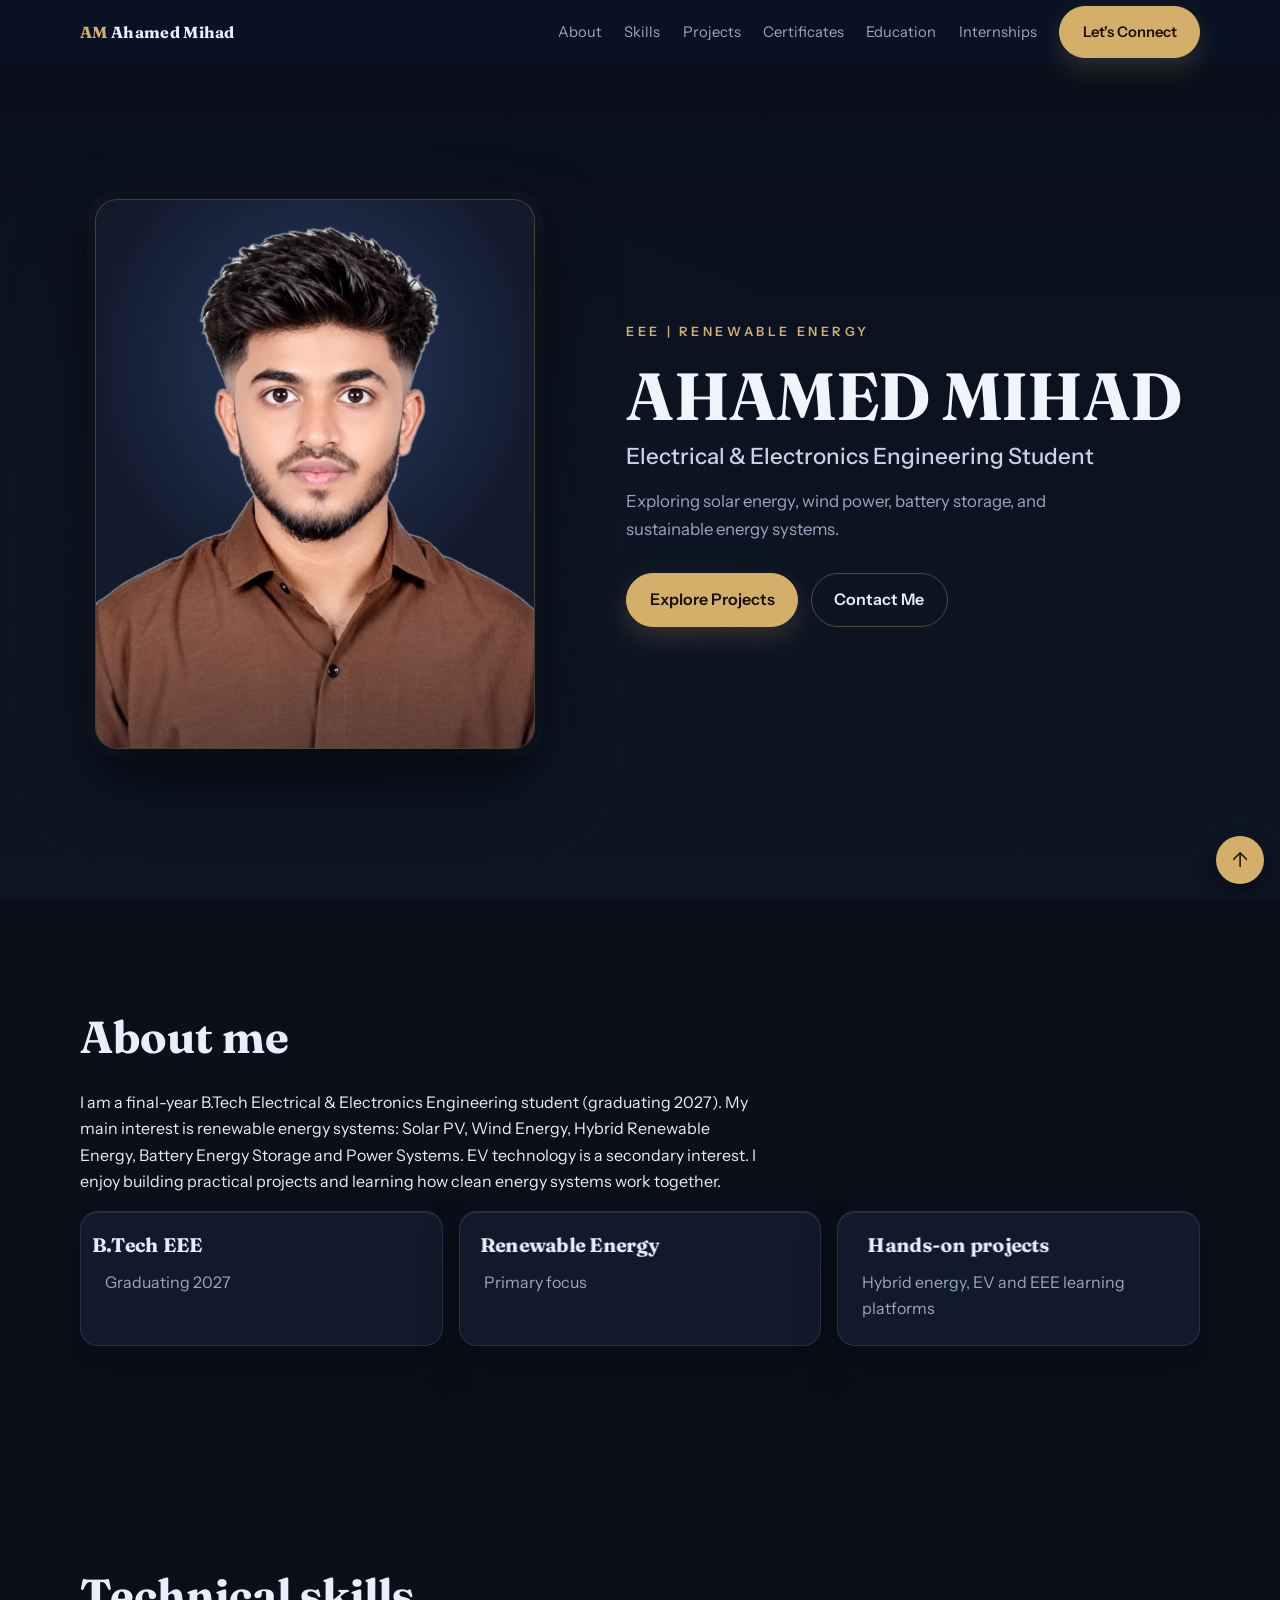
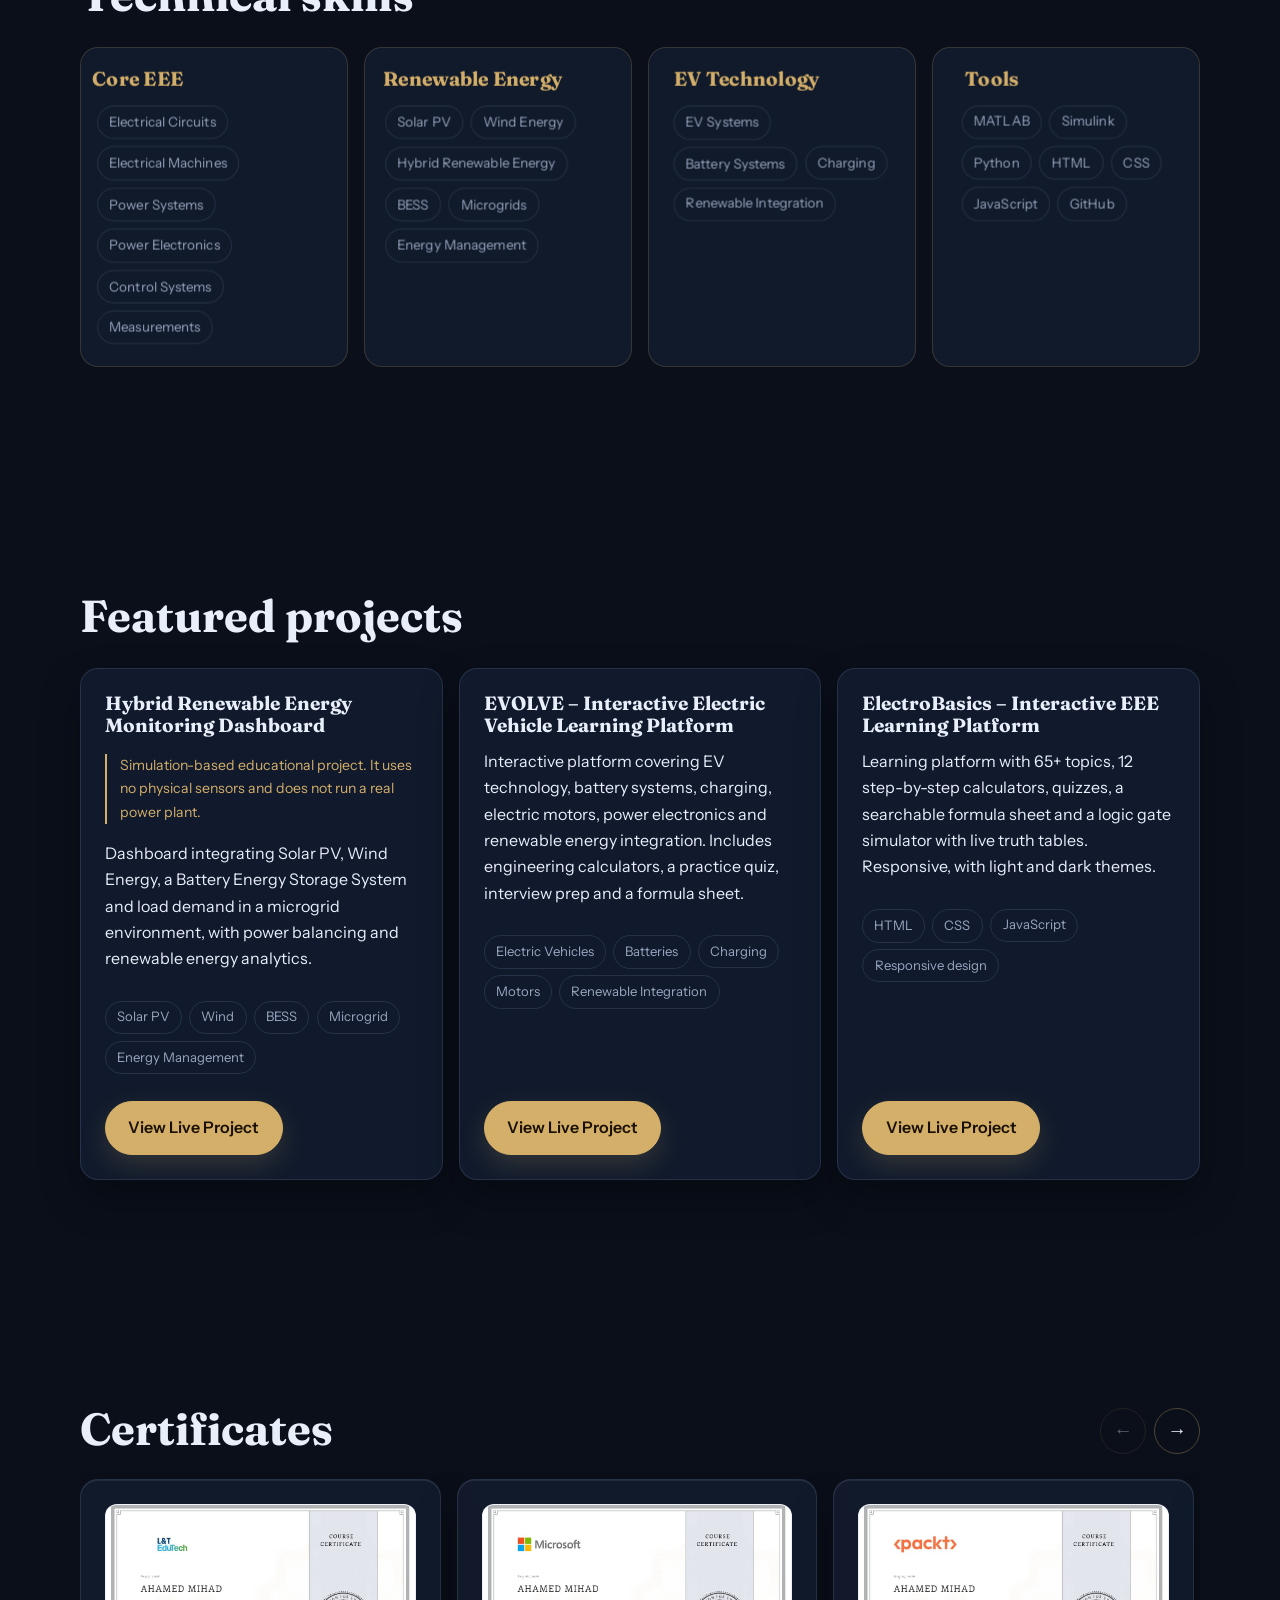
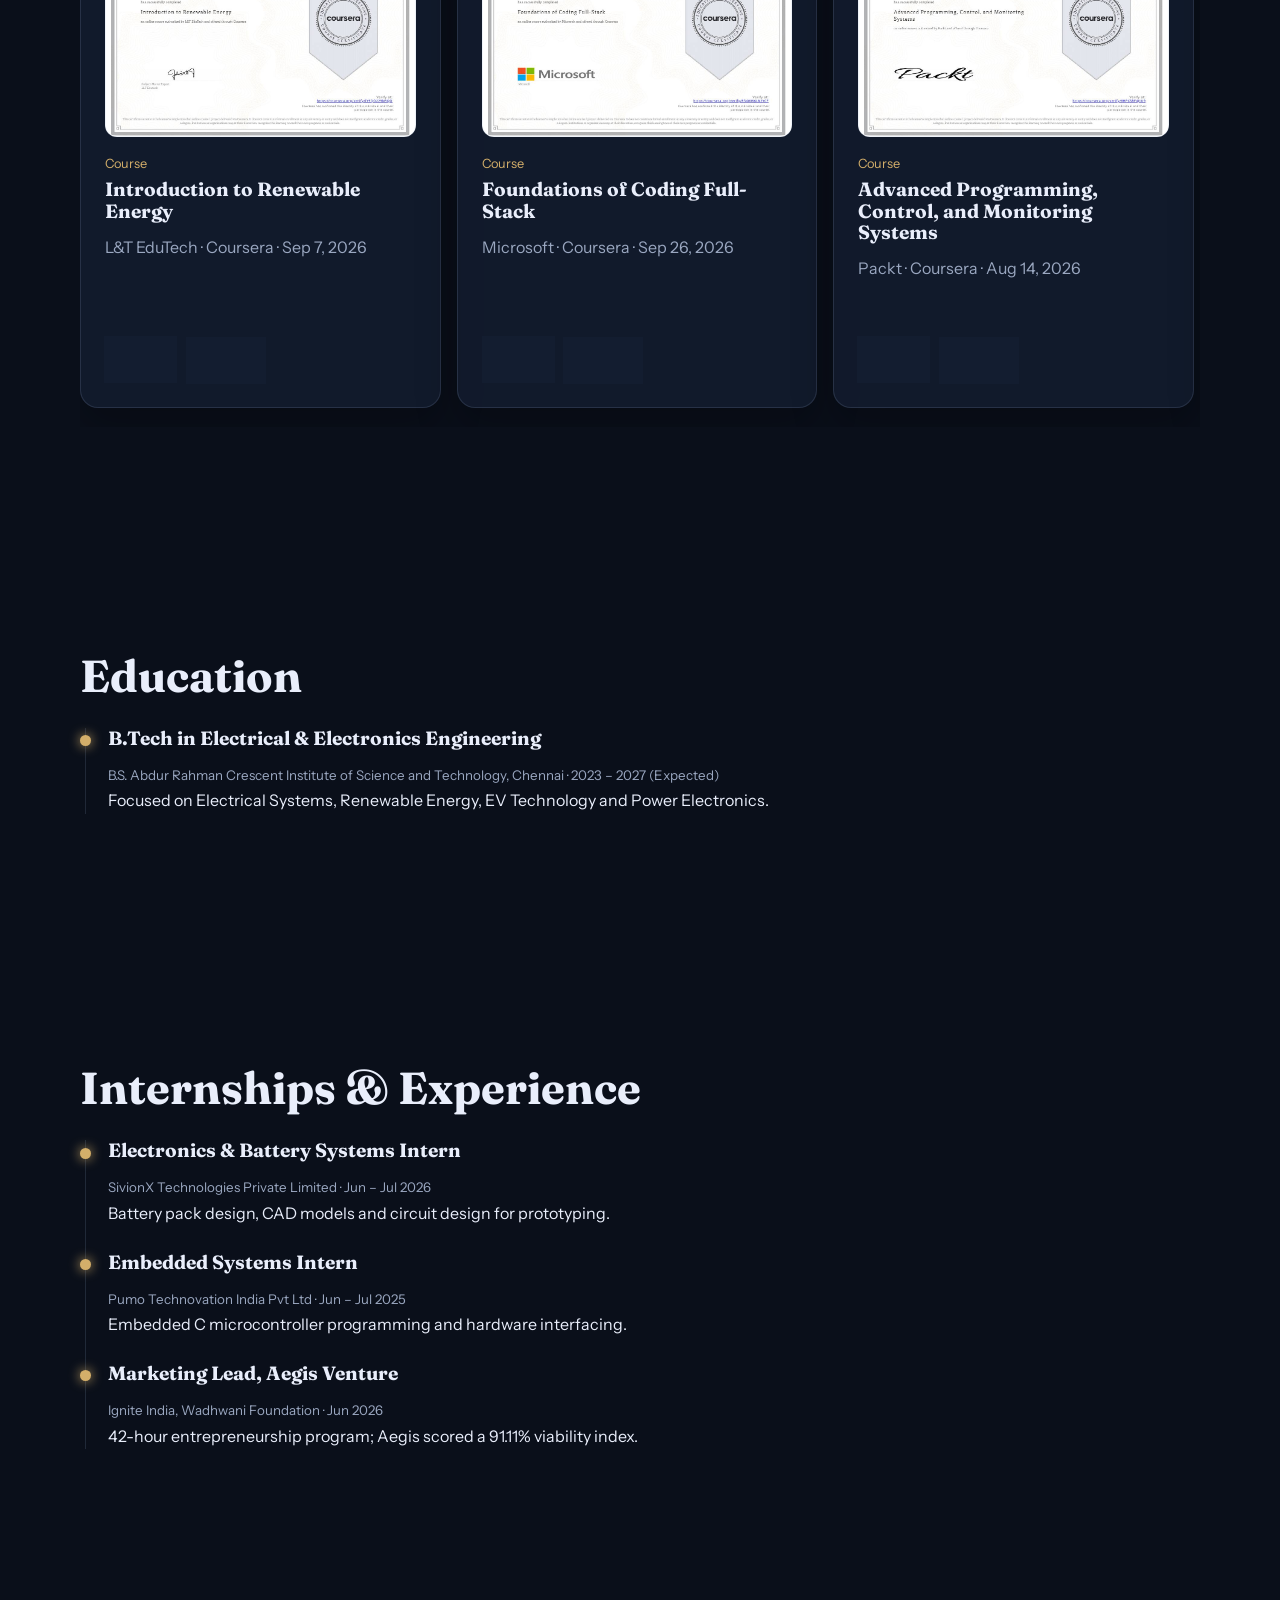
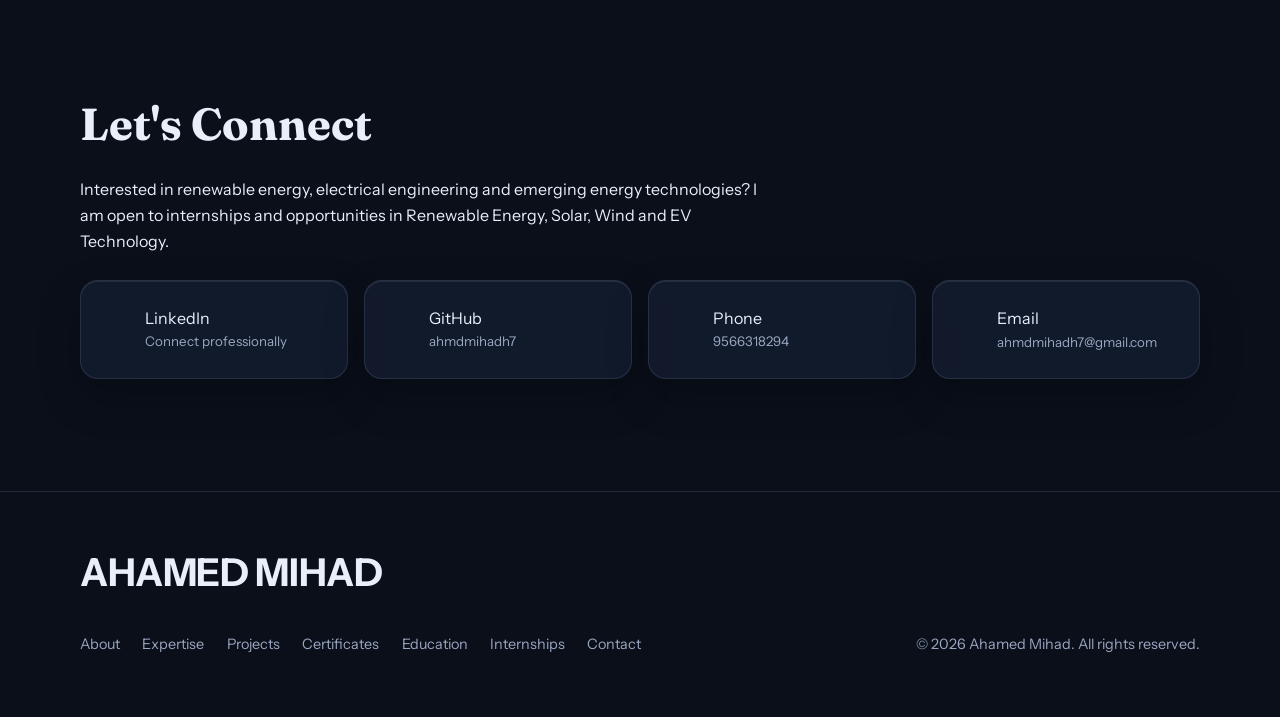
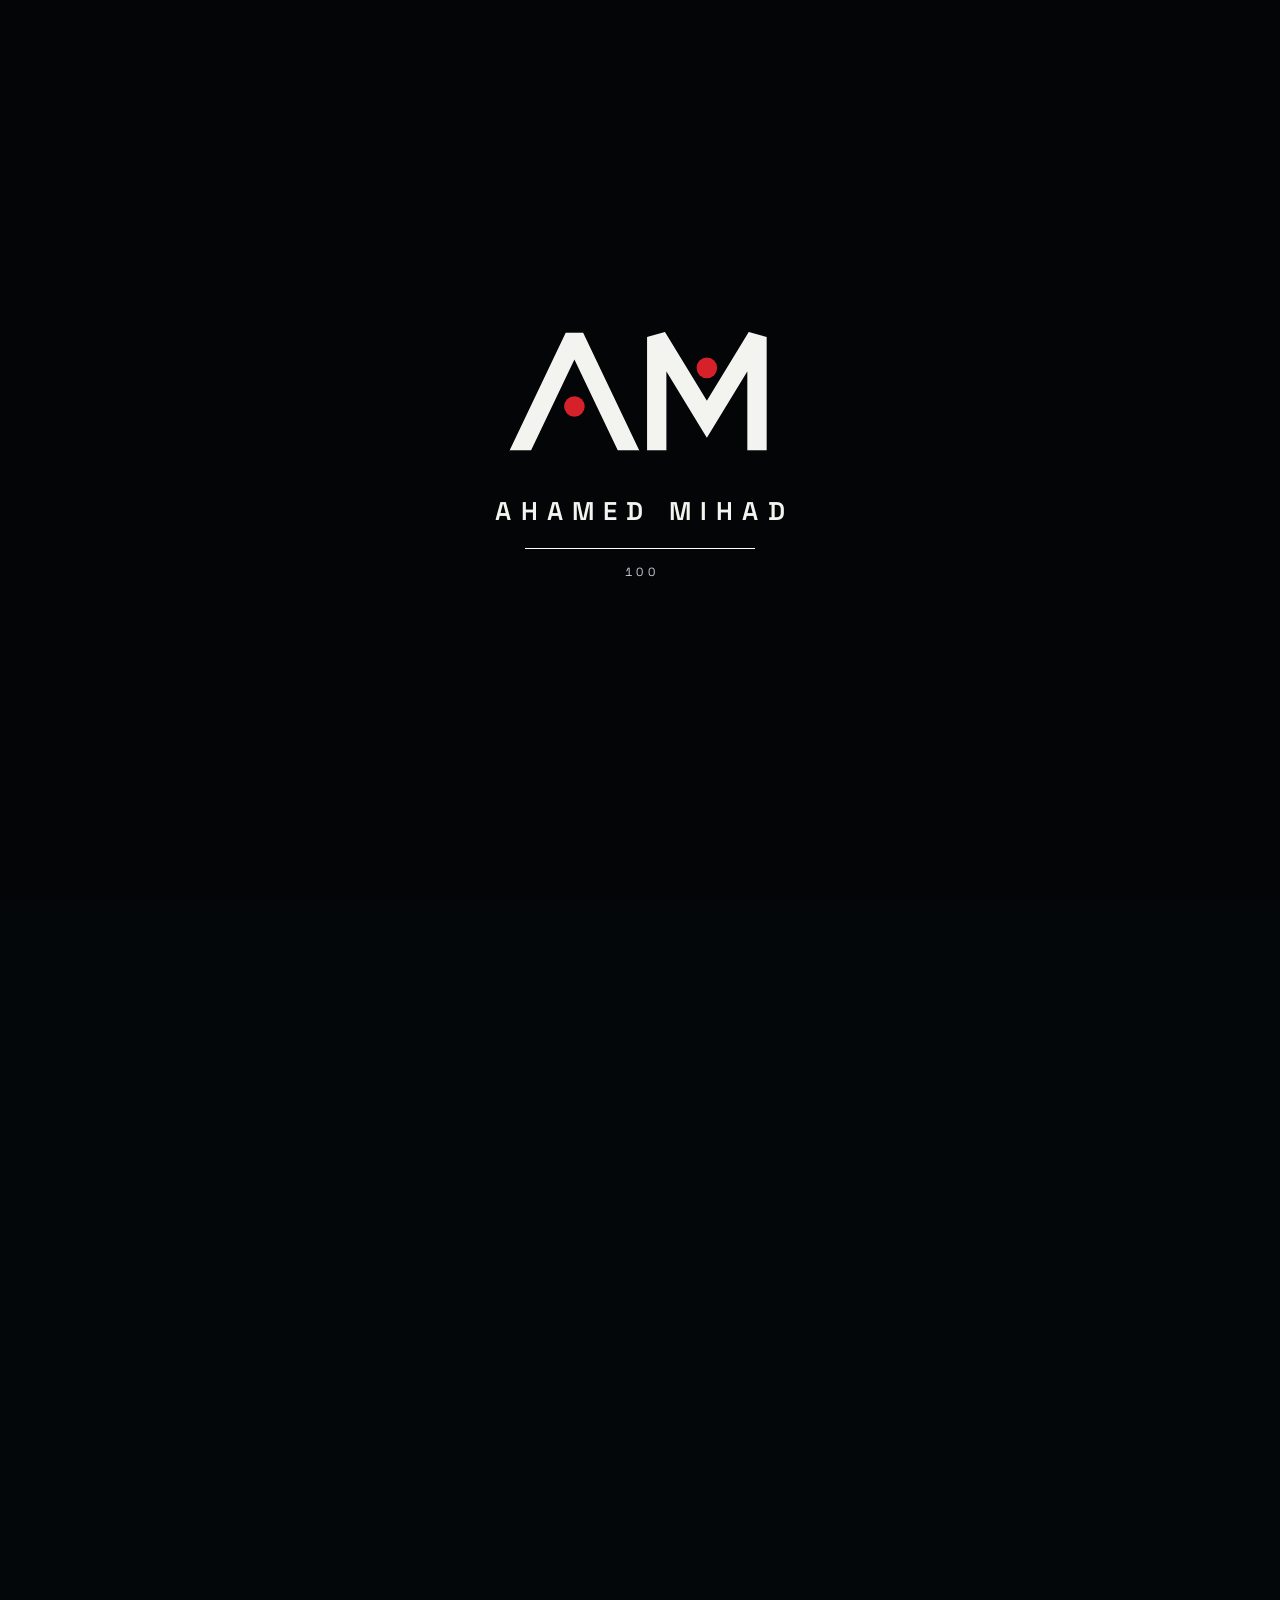
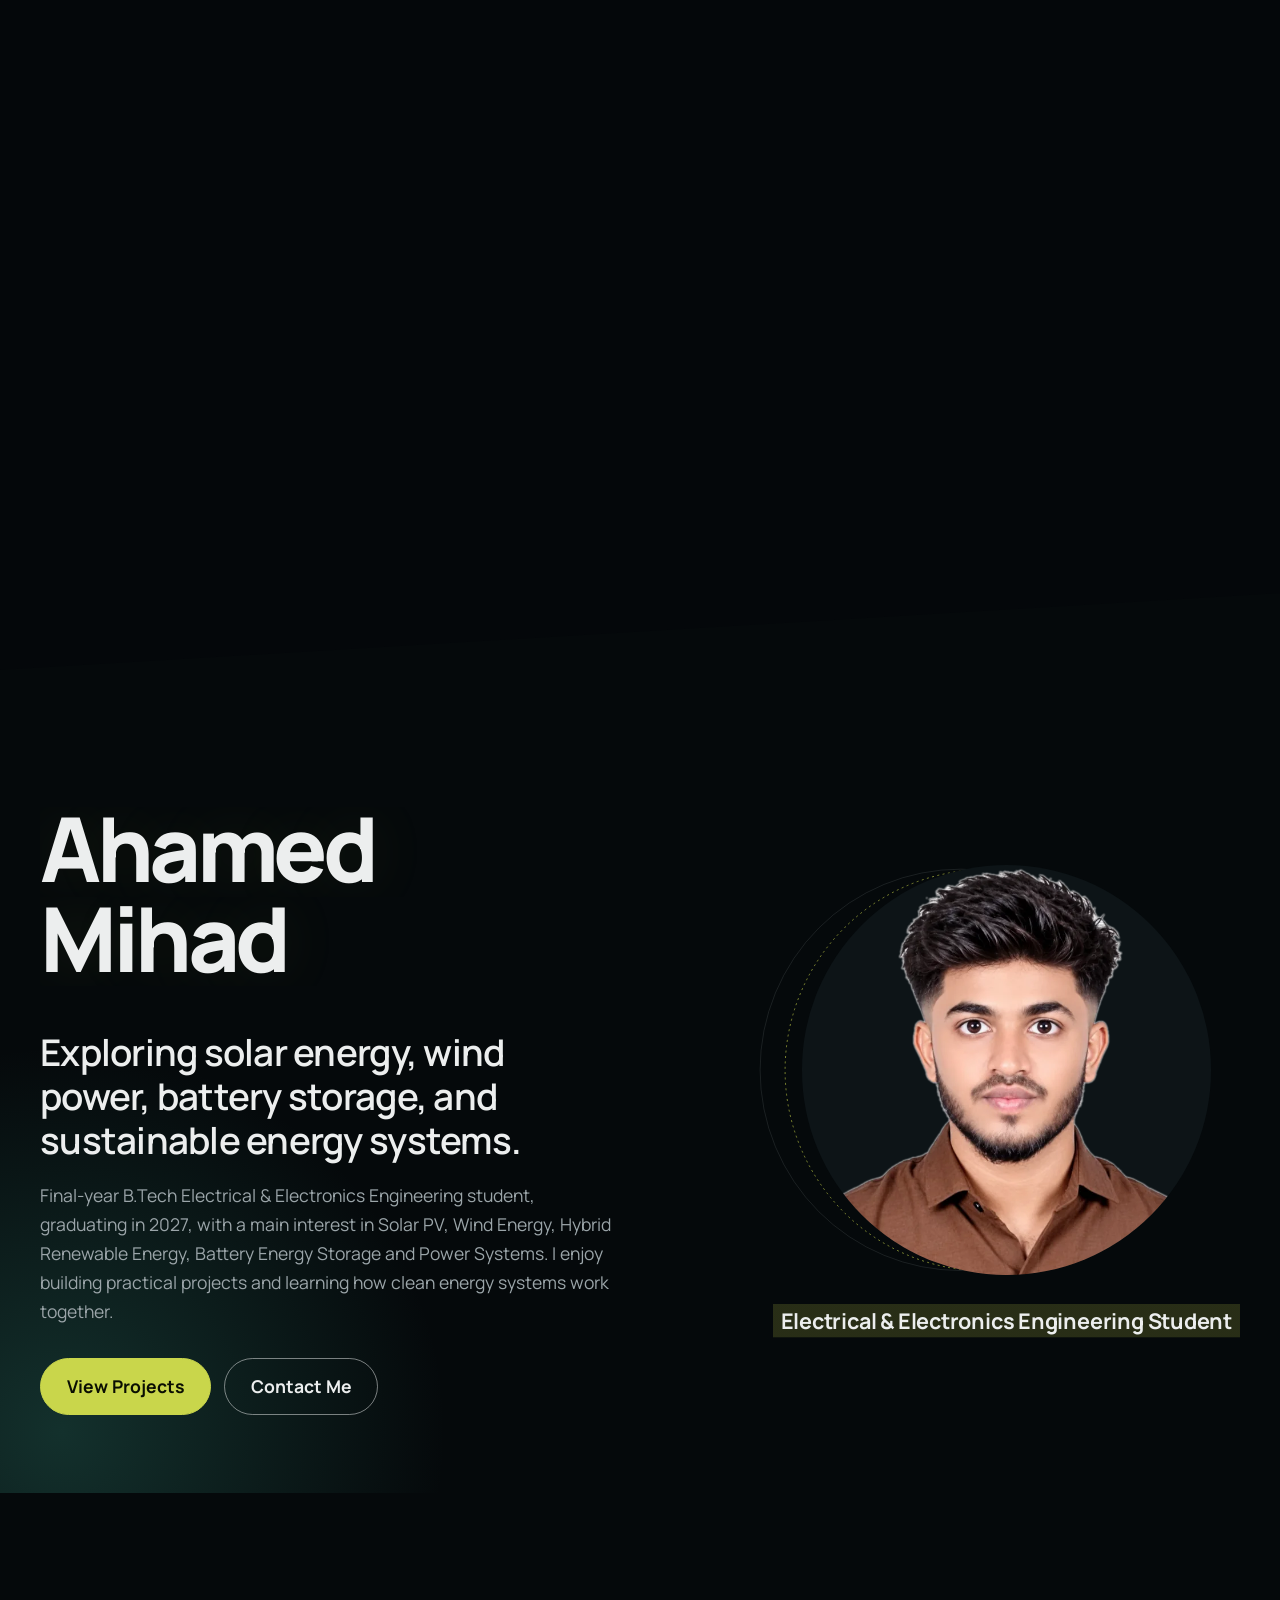
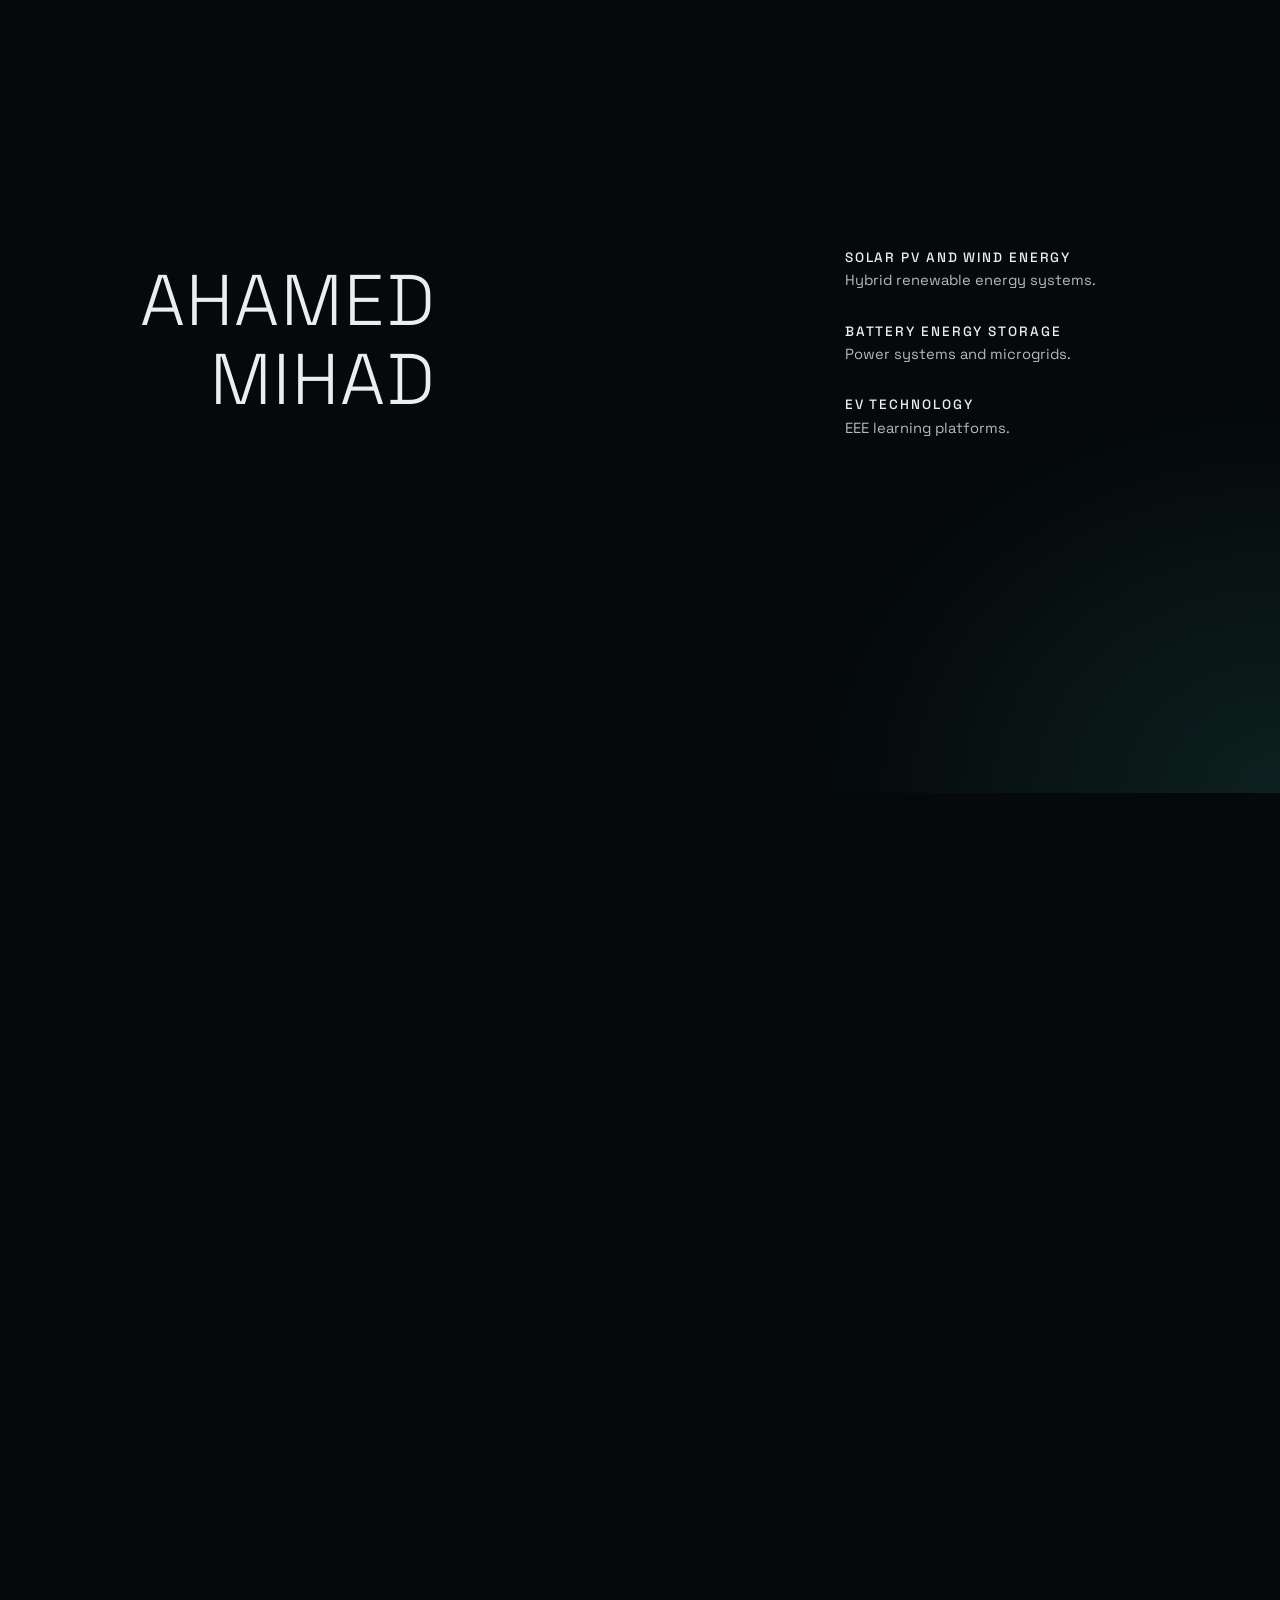
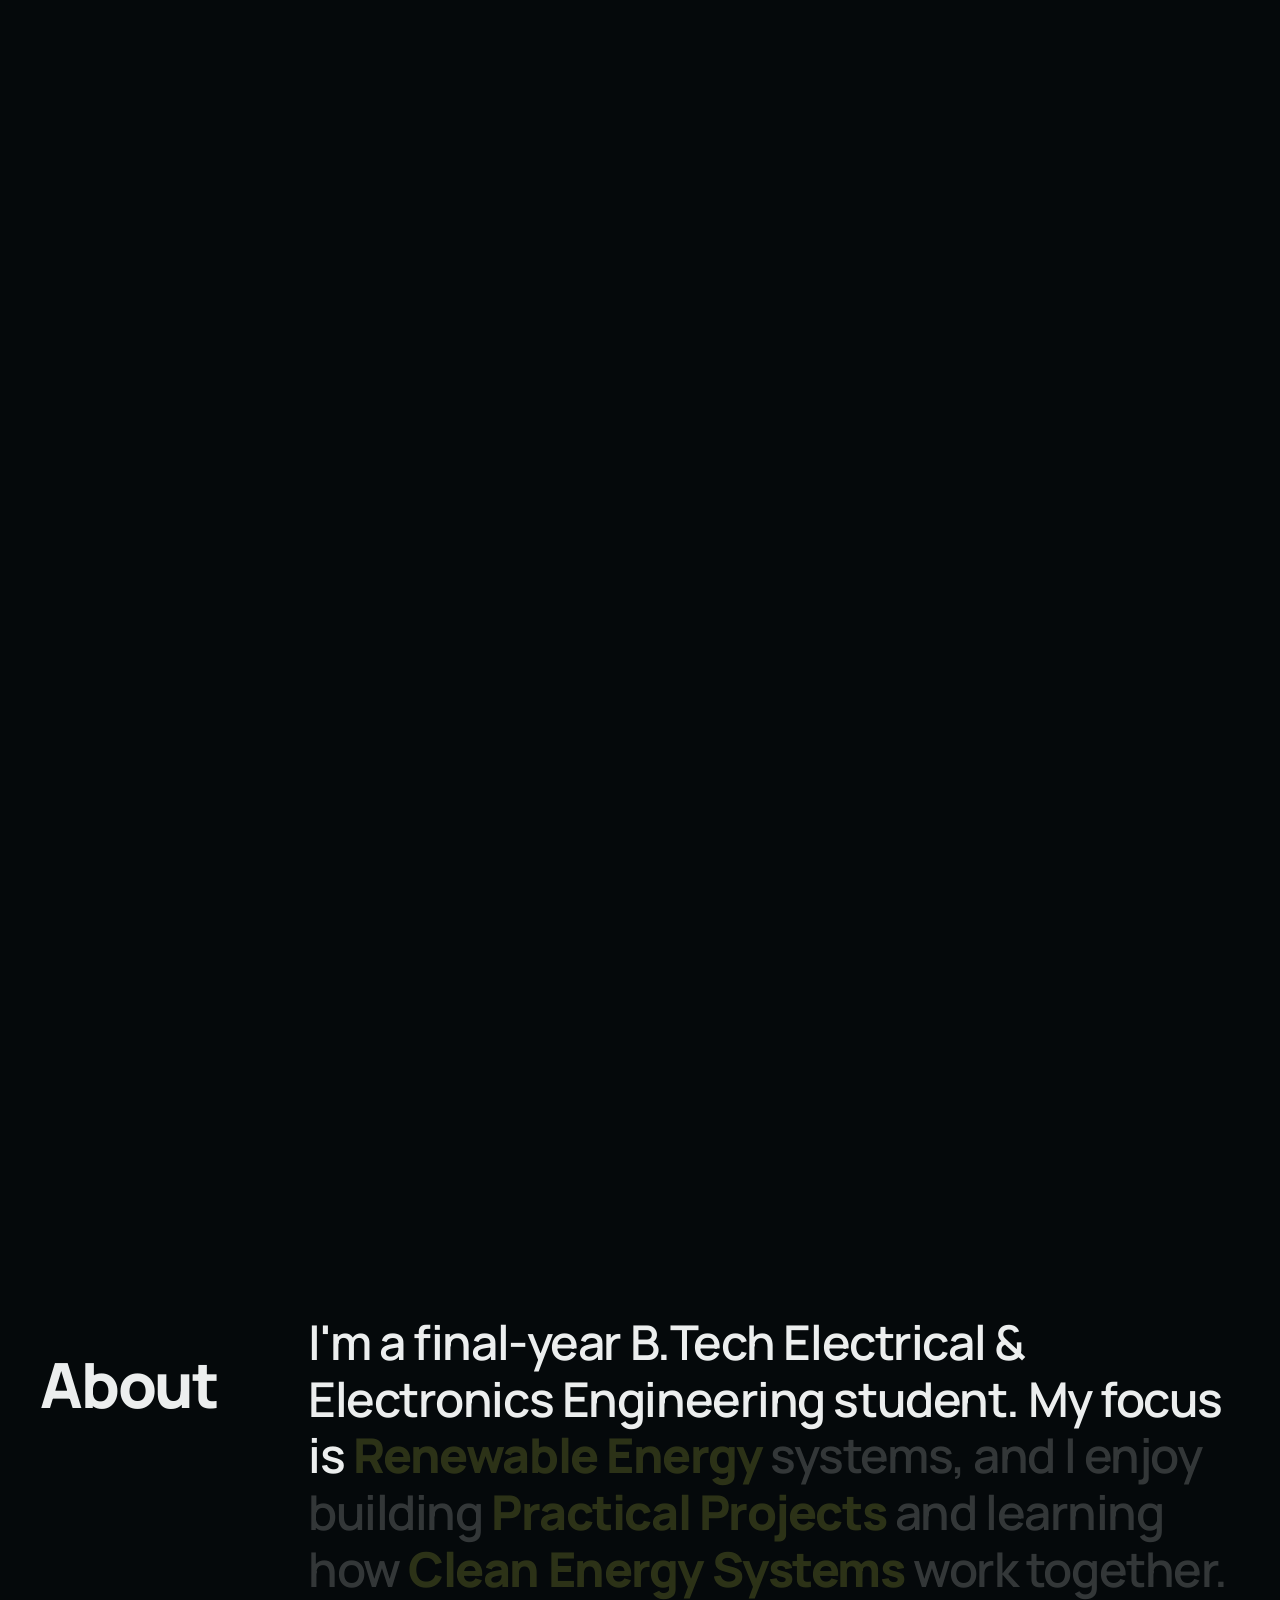
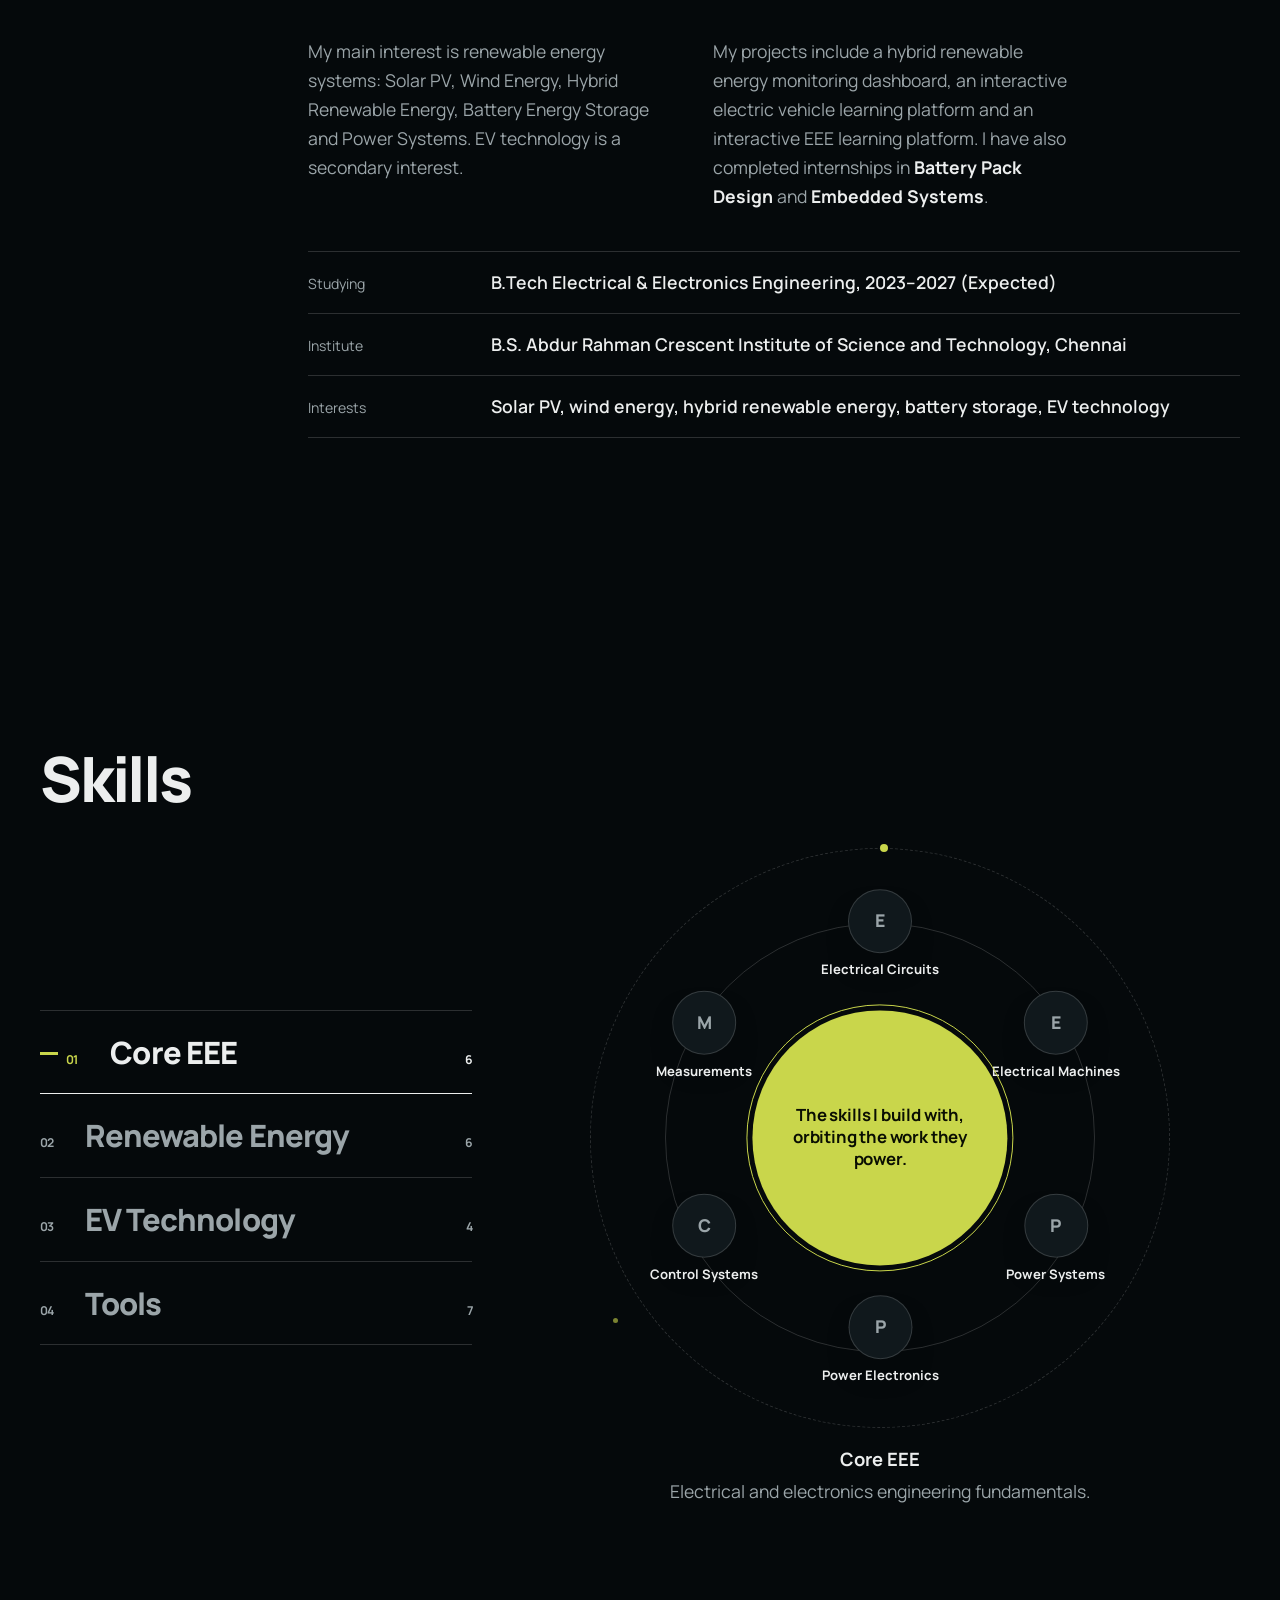
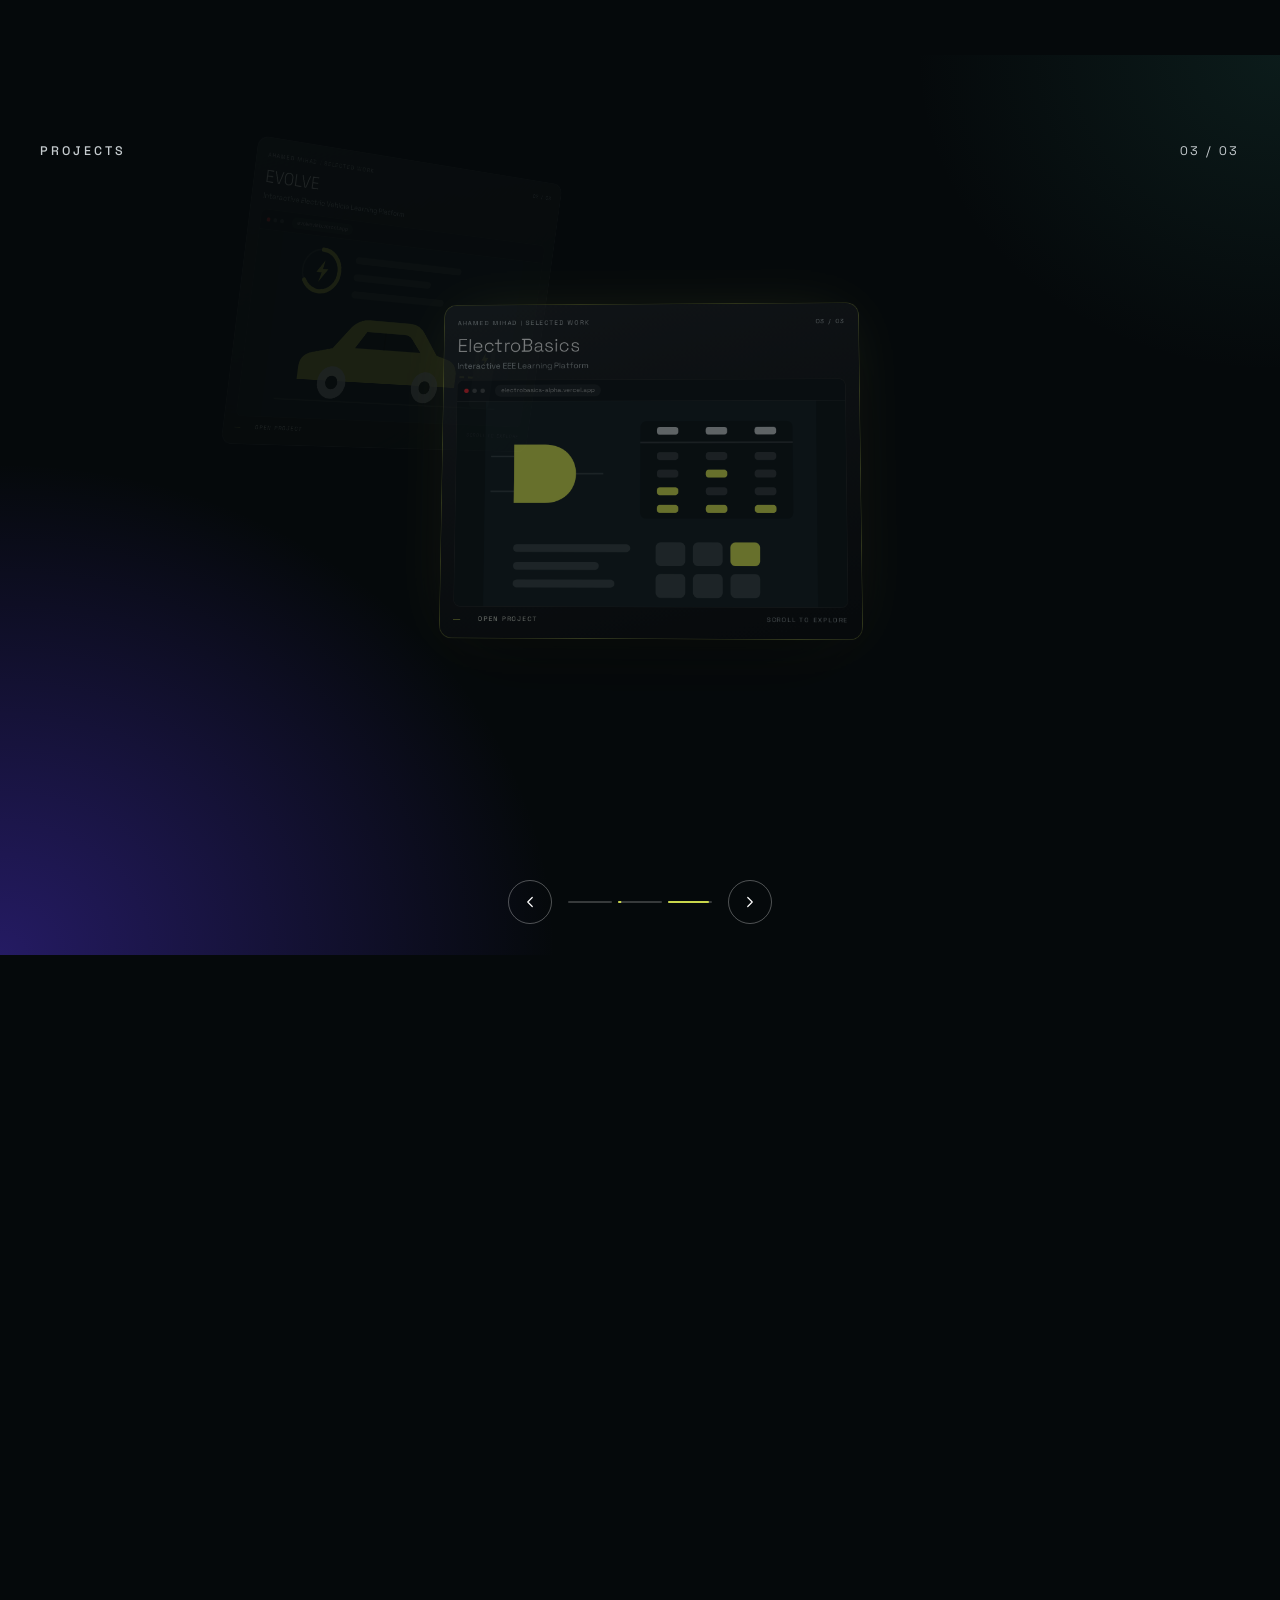
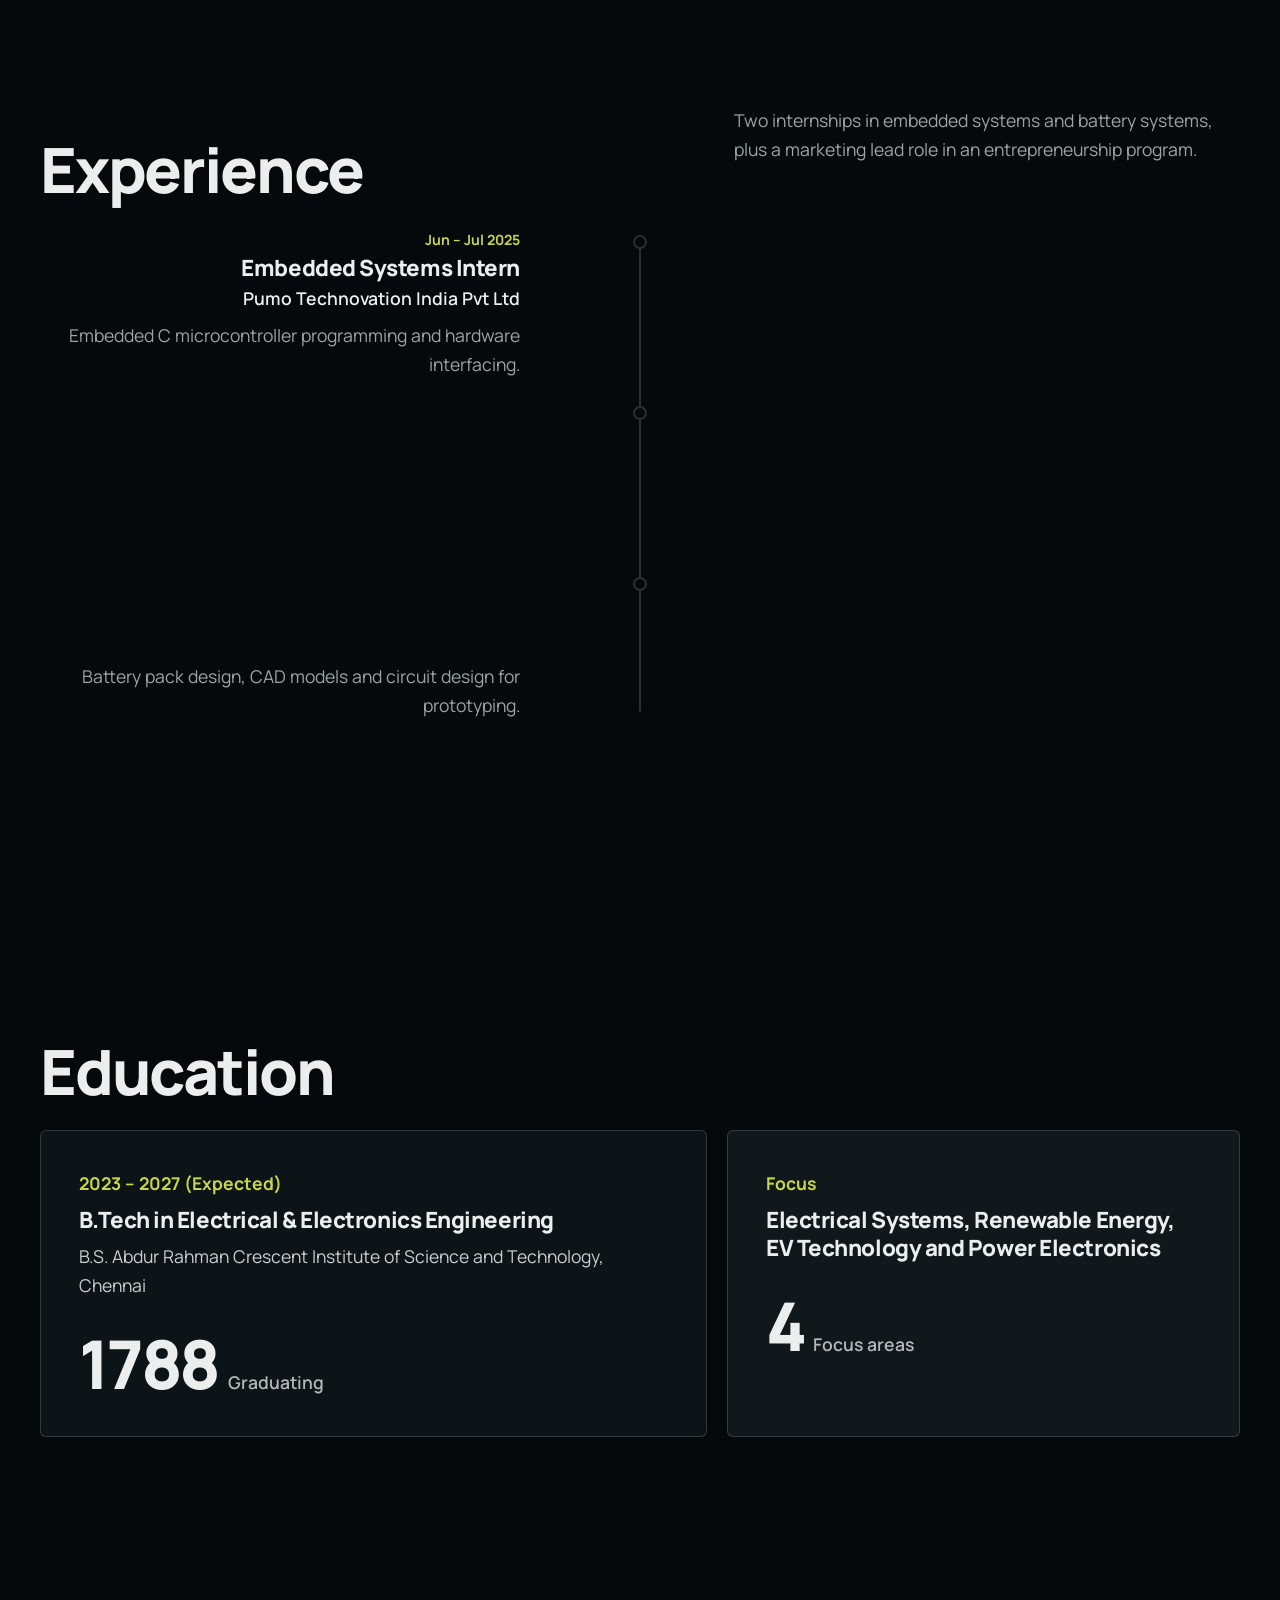
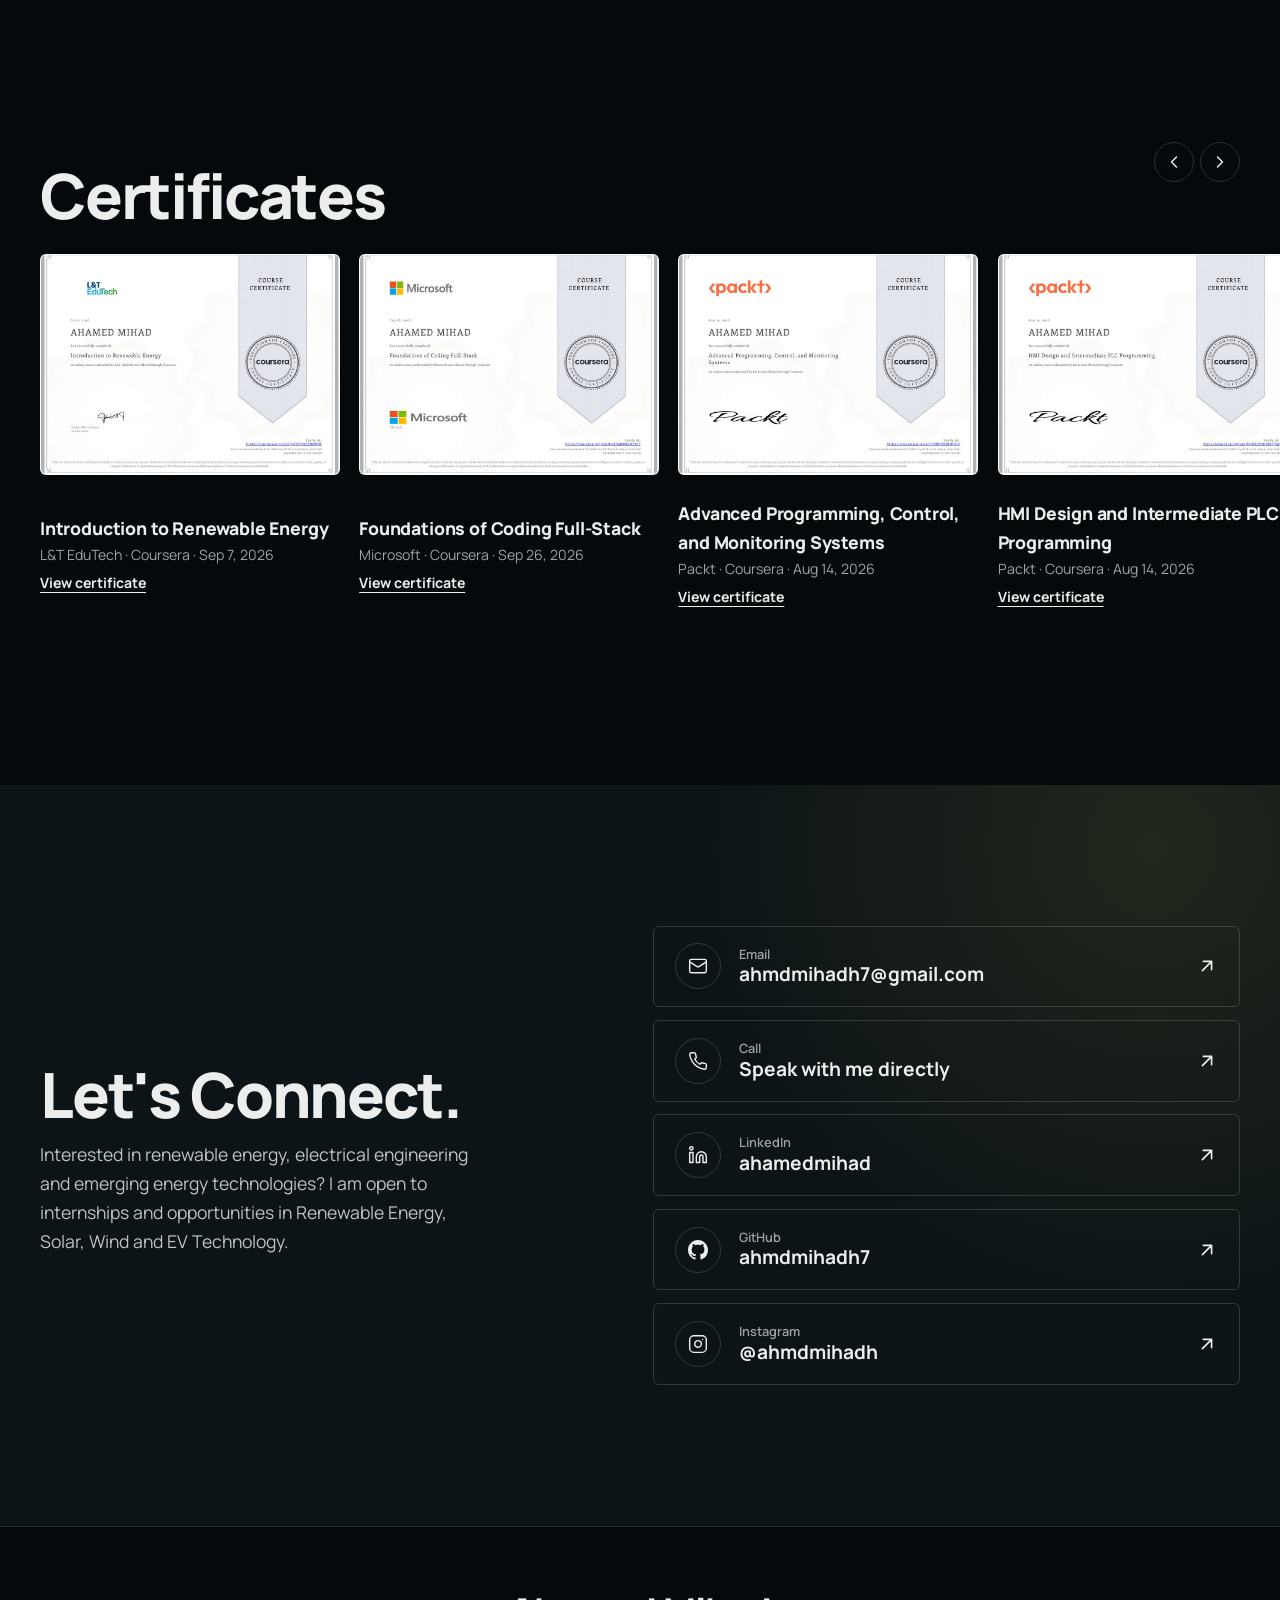
